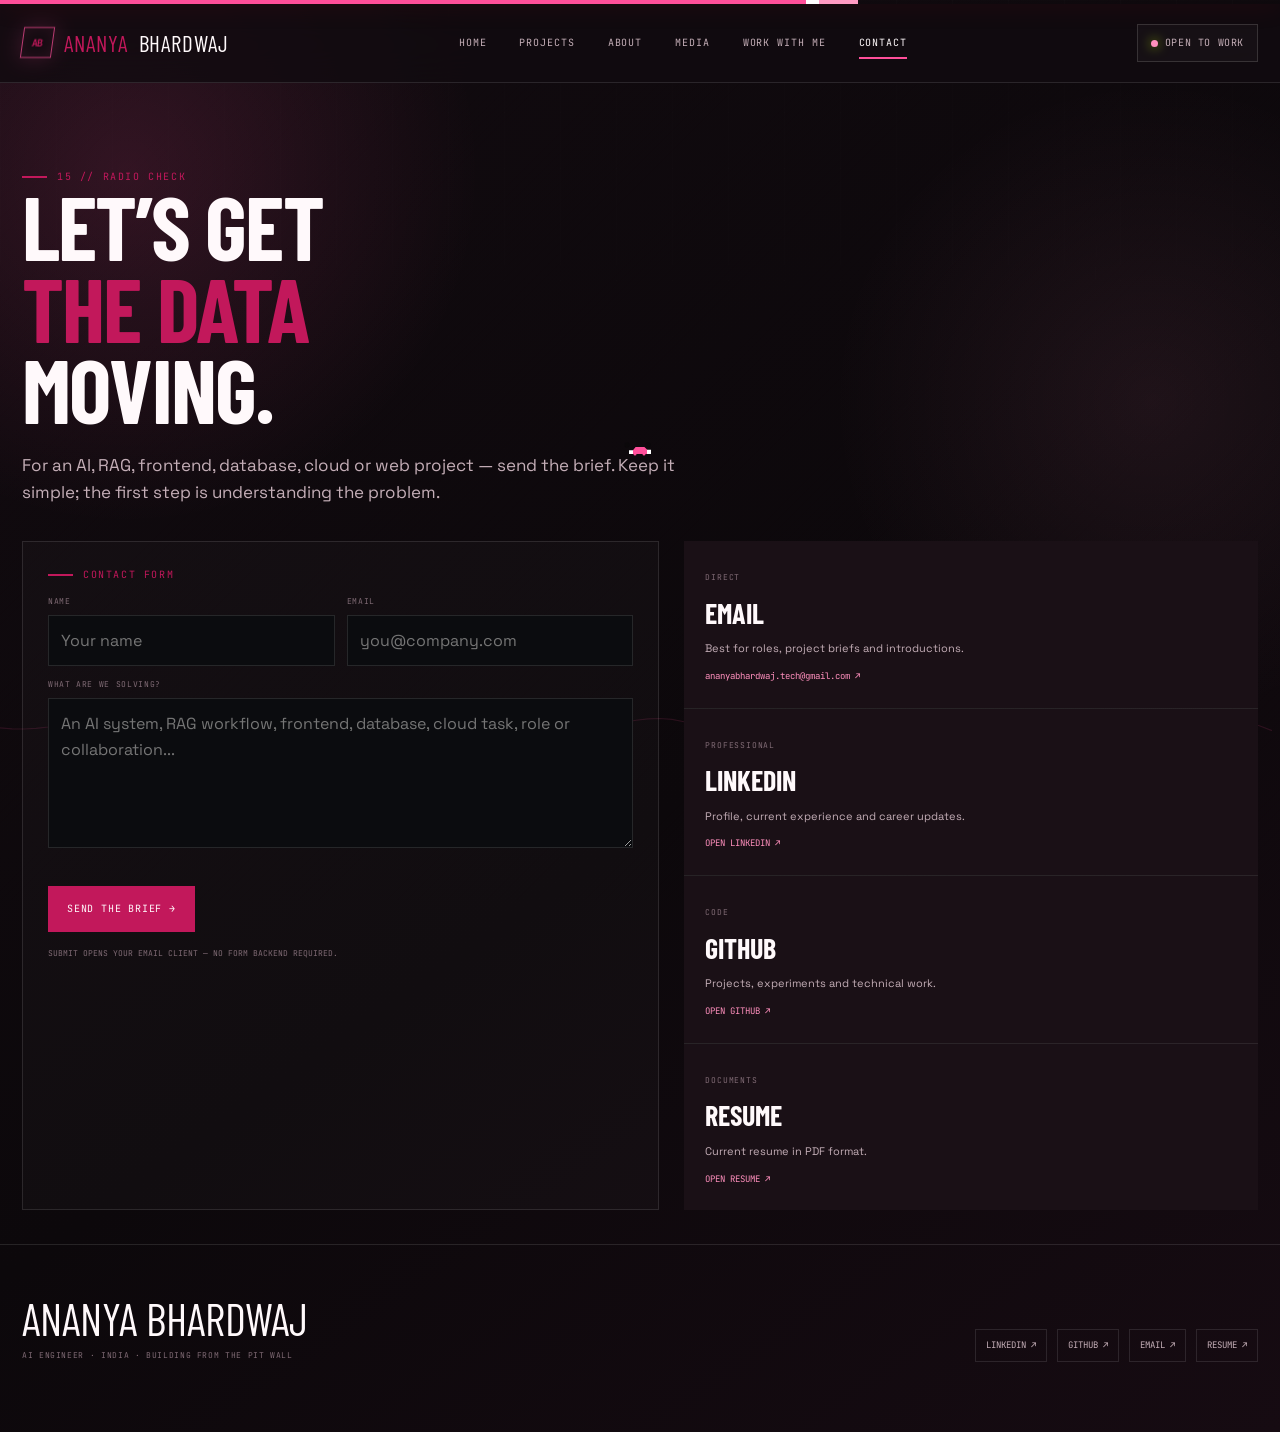
==== contact.html @ aef57b80 "Initial Ananya portfolio" ====
<!doctype html>
<html lang="en">
<head>
<meta charset="utf-8">
<meta name="viewport" content="width=device-width, initial-scale=1">
<title>Contact — Ananya Bhardwaj</title>
<meta name="description" content="Ananya Bhardwaj — Data Science Engineer building ML systems, data pipelines and analytics experiences.">
<link rel="stylesheet" href="style.css">

</head>
<body data-page="contact.html">
<div id="race-cursor"></div>
<canvas id="telemetry-canvas" aria-hidden="true"></canvas>
<div class="site-shell">
<div class="topline"></div>
<nav class="nav">
  <div class="nav-inner">
    <a class="brand" href="index.html"><span class="brand-mark">AB</span><span>ANANYA</span> BHARDWAJ</a>
    <div class="nav-links">
      <a href="index.html">HOME</a>
      <a href="projects.html">PROJECTS</a>
      <a href="about.html">ABOUT</a>
      <a href="design.html">MEDIA</a>
      <a href="work-with-me.html">WORK WITH ME</a>
      <a href="contact.html">CONTACT</a>
    </div>
    <div class="nav-actions">
      <div class="pill"><i class="light"></i> OPEN TO WORK</div>
      <button class="mobile-toggle" aria-label="Toggle navigation">MENU</button>
    </div>
  </div>
</nav>

<main>
<section class="contact-hero">
  <div class="wrap">
    <div class="kicker fade-in">15 // RADIO CHECK</div>
    <h1 class="page-title lg fade-in">LET’S GET<br><span style="color:var(--red)">THE DATA</span><br>MOVING.</h1>
    <p class="page-lede fade-in">For an AI, RAG, frontend, database, cloud or web project — send the brief. Keep it simple; the first step is understanding the problem.</p>

    <div class="contact-grid" style="margin-top:35px">
      <form class="contact-form fade-in" data-mail-form>
        <div class="kicker">CONTACT FORM</div>
        <div class="form-grid">
          <div class="field"><label>Name</label><input required name="name" placeholder="Your name"></div>
          <div class="field"><label>Email</label><input required type="email" name="email" placeholder="you@company.com"></div>
        </div>
        <div class="field"><label>What are we solving?</label><textarea required name="brief" placeholder="An AI system, RAG workflow, frontend, database, cloud task, role or collaboration..."></textarea></div>
        <div class="hero-actions"><button class="btn red" type="submit">SEND THE BRIEF →</button></div>
        <p style="font-family:var(--mono);font-size:8px;color:var(--faint);margin-top:15px">SUBMIT OPENS YOUR EMAIL CLIENT — NO FORM BACKEND REQUIRED.</p>
      </form>

      <div class="contact-info fade-in">
        <div class="contact-card"><small>DIRECT</small><h3>Email</h3><p>Best for roles, project briefs and introductions.</p><a href="mailto:ananyabhardwaj.tech@gmail.com">ananyabhardwaj.tech@gmail.com ↗</a></div>
        <div class="contact-card"><small>PROFESSIONAL</small><h3>LinkedIn</h3><p>Profile, current experience and career updates.</p><a href="https://www.linkedin.com/in/ananyabhardwaj24/" target="_blank" rel="noreferrer">OPEN LINKEDIN ↗</a></div>
        <div class="contact-card"><small>CODE</small><h3>GitHub</h3><p>Projects, experiments and technical work.</p><a href="https://github.com/ananya24bhardwaj25" target="_blank" rel="noreferrer">OPEN GITHUB ↗</a></div>
        <div class="contact-card"><small>DOCUMENTS</small><h3>Resume</h3><p>Current resume in PDF format.</p><a href="assets/Ananya-Bhardwaj-Resume.pdf" target="_blank">OPEN RESUME ↗</a></div>
      </div>
    </div>
  </div>
</section>
</main>

<footer class="footer">
  <div class="wrap footer-grid">
    <div>
      <div class="name">ANANYA BHARDWAJ</div>
      <small>AI ENGINEER · INDIA · BUILDING FROM THE PIT WALL</small>
    </div>
    <div class="footer-links">
      <a href="https://www.linkedin.com/in/ananyabhardwaj24/" target="_blank" rel="noreferrer">LINKEDIN ↗</a>
      <a href="https://github.com/ananya24bhardwaj25" target="_blank" rel="noreferrer">GITHUB ↗</a>
      <a href="mailto:ananyabhardwaj.tech@gmail.com">EMAIL ↗</a>
      <a href="assets/Ananya-Bhardwaj-Resume.pdf" target="_blank">RESUME ↗</a>
    </div>
  </div>
</footer>
</div>
<div class="toast" aria-live="polite"></div>
<script src="main.js"></script>
</body>
</html>
---- style.css ----
@import url('https://fonts.googleapis.com/css2?family=Barlow+Condensed:wght@500;600;700;800;900&family=JetBrains+Mono:wght@400;500;600;700&family=Space+Grotesk:wght@400;500;600;700&display=swap');

:root{
  --bg:#070709;
  --panel:#0e0f12;
  --panel-2:#13151a;
  --panel-3:#191b21;
  --ink:#f4f4ef;
  --muted:#9a9ca4;
  --faint:#5c6069;
  --red:#e10600;
  --red-2:#ff3b33;
  --lime:#c9ff00;
  --white:#f8f8f5;
  --line:rgba(255,255,255,.10);
  --line-strong:rgba(255,255,255,.18);
  --shadow:0 28px 90px rgba(0,0,0,.45);
  --display:"Barlow Condensed",sans-serif;
  --body:"Space Grotesk",sans-serif;
  --mono:"JetBrains Mono",monospace;
  --max:1240px;
}

*{box-sizing:border-box;margin:0;padding:0}
html{scroll-behavior:smooth}
body{
  background:
    radial-gradient(circle at 12% 15%,rgba(225,6,0,.09),transparent 22rem),
    radial-gradient(circle at 88% 18%,rgba(201,255,0,.045),transparent 18rem),
    var(--bg);
  color:var(--ink);
  font-family:var(--body);
  line-height:1.6;
  overflow-x:hidden;
  cursor:none;
}
body::before{
  content:"";
  position:fixed;inset:0;pointer-events:none;z-index:0;opacity:.17;
  background-image:
    linear-gradient(90deg,rgba(255,255,255,.045) 1px,transparent 1px),
    linear-gradient(rgba(255,255,255,.03) 1px,transparent 1px);
  background-size:48px 48px;
  mask-image:linear-gradient(to bottom,#000,transparent 85%);
}
body::after{
  content:"";
  position:fixed;inset:0;pointer-events:none;z-index:0;
  background:
    repeating-linear-gradient(135deg,rgba(255,255,255,.026) 0 1px,transparent 1px 6px);
  opacity:.16;
}
a{color:inherit;text-decoration:none}
button,input,textarea{font:inherit}
button{cursor:pointer}
img{max-width:100%;display:block}
::selection{background:var(--red);color:var(--white)}

#race-cursor{
  position:fixed;left:0;top:0;width:34px;height:34px;border:1px solid rgba(255,255,255,.75);
  border-radius:50%;pointer-events:none;z-index:9999;transform:translate(-50%,-50%);
  mix-blend-mode:difference;transition:width .16s ease,height .16s ease,background .16s ease;
}
#race-cursor::after{
  content:"";position:absolute;left:50%;top:50%;width:5px;height:5px;border-radius:50%;
  transform:translate(-50%,-50%);background:var(--red);
}
#race-cursor.hover{width:54px;height:54px;background:rgba(255,255,255,.09)}

#telemetry-canvas{
  position:fixed;inset:0;width:100vw;height:100vh;pointer-events:none;z-index:1;opacity:.72
}

.site-shell{position:relative;z-index:2}
.wrap{width:min(var(--max),calc(100% - 44px));margin:0 auto}
.mono{font-family:var(--mono)}
.display{font-family:var(--display)}

.topline{
  position:fixed;left:0;right:0;top:0;z-index:100;height:4px;
  background:linear-gradient(90deg,var(--red) 0 64%,var(--lime) 64% 67%,transparent 67%);
  box-shadow:0 0 25px rgba(225,6,0,.25)
}
.nav{
  position:sticky;top:4px;z-index:90;
  backdrop-filter:blur(18px);background:rgba(7,7,9,.79);
  border-bottom:1px solid var(--line);
}
.nav-inner{
  width:min(var(--max),calc(100% - 44px));margin:0 auto;min-height:78px;
  display:flex;align-items:center;justify-content:space-between;gap:20px;
}
.brand{display:flex;align-items:center;gap:11px;font-family:var(--display);font-size:23px;letter-spacing:.04em}
.brand img{width:29px;height:29px}
.brand span{color:var(--red)}
.nav-links{display:flex;align-items:center;gap:7px}
.nav-links a{
  position:relative;padding:10px 13px;font-family:var(--mono);font-size:10px;
  letter-spacing:.09em;color:var(--muted);transition:.2s ease;
}
.nav-links a::before{content:"";position:absolute;left:13px;right:13px;bottom:2px;height:2px;background:var(--red);
transform:scaleX(0);transform-origin:left;transition:.2s ease}
.nav-links a:hover,.nav-links a.active{color:var(--white)}
.nav-links a:hover::before,.nav-links a.active::before{transform:scaleX(1)}
.nav-actions{display:flex;align-items:center;gap:10px}
.pill{
  display:inline-flex;align-items:center;gap:7px;padding:10px 13px;
  border:1px solid var(--line);background:rgba(255,255,255,.025);
  font-family:var(--mono);font-size:10px;letter-spacing:.06em;color:var(--muted)
}
.pill .light{width:7px;height:7px;border-radius:50%;background:var(--lime);box-shadow:0 0 12px rgba(201,255,0,.7)}
.mobile-toggle{display:none;background:none;border:1px solid var(--line);color:var(--white);padding:8px 10px}

.page-pad{padding:86px 0 100px}
.kicker{
  font-family:var(--mono);font-size:10px;letter-spacing:.16em;text-transform:uppercase;color:var(--red);
  display:flex;align-items:center;gap:10px
}
.kicker::before{content:"";width:25px;height:2px;background:var(--red)}
.page-title{font-family:var(--display);text-transform:uppercase;line-height:.91;letter-spacing:-.02em}
.page-title.xl{font-size:clamp(68px,10vw,150px)}
.page-title.lg{font-size:clamp(54px,7vw,104px)}
.page-lede{max-width:700px;color:var(--muted);font-size:17px;margin-top:22px}

.btn{
  display:inline-flex;align-items:center;justify-content:center;gap:10px;
  min-height:46px;padding:0 18px;border:1px solid var(--line-strong);
  background:var(--white);color:#0a0a0c;font-family:var(--mono);font-size:10px;
  letter-spacing:.08em;text-transform:uppercase;transition:transform .2s ease,background .2s ease,border .2s ease;
}
.btn:hover{transform:translateY(-2px)}
.btn.dark{background:transparent;color:var(--white)}
.btn.red{background:var(--red);color:var(--white);border-color:var(--red)}
.btn.lime{background:var(--lime);color:#0b0b0d;border-color:var(--lime)}

.grid-2{display:grid;grid-template-columns:1fr 1fr;gap:18px}
.grid-3{display:grid;grid-template-columns:repeat(3,1fr);gap:18px}
.grid-4{display:grid;grid-template-columns:repeat(4,1fr);gap:1px;background:var(--line)}

.panel{
  border:1px solid var(--line);background:rgba(14,15,18,.82);box-shadow:var(--shadow);
}
.panel-pad{padding:28px}
.rule{height:1px;background:var(--line);margin:20px 0}

.tag{
  display:inline-flex;align-items:center;gap:7px;padding:6px 9px;
  background:rgba(255,255,255,.035);border:1px solid var(--line);
  font-family:var(--mono);font-size:9px;letter-spacing:.08em;color:var(--muted);text-transform:uppercase
}
.tag.red{color:#ff817d;border-color:rgba(225,6,0,.34);background:rgba(225,6,0,.08)}
.tag.lime{color:var(--lime);border-color:rgba(201,255,0,.25);background:rgba(201,255,0,.06)}

.scanline{position:relative;overflow:hidden}
.scanline::after{
  content:"";position:absolute;left:-10%;right:-10%;top:0;height:1px;
  background:linear-gradient(90deg,transparent,var(--red),transparent);
  animation:scan 4.5s linear infinite;opacity:.34
}
@keyframes scan{from{transform:translateY(0)}to{transform:translateY(1000%)}}

.hero{padding:70px 0 86px;min-height:calc(100vh - 82px);display:flex;align-items:center}
.hero-grid{display:grid;grid-template-columns:1.16fr .84fr;gap:28px;align-items:center}
.hero-copy .eyebrow{display:flex;align-items:center;gap:12px;margin-bottom:18px}
.eyebrow .lights{display:flex;gap:5px}
.eyebrow .lights i{width:8px;height:8px;border-radius:50%;background:#27282d;border:1px solid #45464c}
.eyebrow .lights i.on{background:var(--red);box-shadow:0 0 14px rgba(225,6,0,.7)}
.hero-sub{font-family:var(--mono);font-size:11px;letter-spacing:.12em;color:var(--lime);margin-top:20px}
.hero-copy p{max-width:630px;color:var(--muted);font-size:18px;margin-top:24px}
.hero-actions{display:flex;gap:10px;flex-wrap:wrap;margin-top:30px}

.hero-telemetry{position:relative;min-height:550px}
.race-panel{height:100%;position:relative;overflow:hidden;border:1px solid var(--line-strong);background:
  linear-gradient(180deg,rgba(255,255,255,.035),transparent 28%),
  linear-gradient(135deg,#111216,#0b0c0f)}
.race-panel::before{
  content:"";position:absolute;inset:0;
  background:repeating-linear-gradient(0deg,transparent 0 30px,rgba(255,255,255,.022) 30px 31px);
}
.race-head{
  display:flex;align-items:center;justify-content:space-between;padding:16px 17px;border-bottom:1px solid var(--line);
  font-family:var(--mono);font-size:9px;letter-spacing:.08em;color:var(--muted)
}
.race-body{position:relative;padding:24px;height:calc(100% - 55px)}
.driver-chip{display:flex;align-items:center;gap:15px}
.avatar{
  width:76px;height:76px;border-radius:50%;overflow:hidden;border:2px solid var(--white);
  box-shadow:0 0 0 5px rgba(225,6,0,.22);flex:0 0 auto;background:#1c1d22;
}
.avatar img{width:100%;height:100%;object-fit:cover}
.driver-meta small{font-family:var(--mono);font-size:9px;color:var(--faint);letter-spacing:.11em}
.driver-meta strong{display:block;font-family:var(--display);font-size:30px;line-height:1;margin-top:2px;text-transform:uppercase}
.driver-meta span{display:block;color:var(--muted);font-size:12px;margin-top:4px}
.metric-row{display:grid;grid-template-columns:repeat(3,1fr);gap:8px;margin-top:26px}
.metric{padding:13px;background:rgba(255,255,255,.025);border:1px solid var(--line)}
.metric small{font-family:var(--mono);font-size:8px;color:var(--faint);letter-spacing:.1em}
.metric strong{display:block;font-family:var(--display);font-size:28px;line-height:1.02;margin-top:4px}
.metric em{font-style:normal;color:var(--lime);font-family:var(--mono);font-size:8px}
.telemetry-chart{margin-top:22px;border:1px solid var(--line);height:180px;background:#090a0c;position:relative}
.telemetry-chart .axis{position:absolute;inset:10px;display:flex;align-items:flex-end;gap:5px}
.telemetry-chart .bar{flex:1;background:linear-gradient(180deg,var(--red-2),rgba(225,6,0,.08));min-height:10px;animation:barGrow 1.8s ease both;transform-origin:bottom}
@keyframes barGrow{from{height:2px;opacity:0}to{opacity:1}}
.chart-top{position:absolute;left:12px;right:12px;top:9px;display:flex;justify-content:space-between;font-family:var(--mono);font-size:8px;color:var(--faint)}
.sector-grid{display:grid;grid-template-columns:repeat(3,1fr);gap:7px;margin-top:14px}
.sector{padding:10px;border-top:2px solid #2a2b31;background:rgba(255,255,255,.02)}
.sector.active{border-top-color:var(--red)}
.sector small{font-family:var(--mono);font-size:8px;color:var(--faint)}
.sector strong{display:block;font-family:var(--mono);font-size:11px;margin-top:3px}

.section{padding:110px 0}
.section-top{display:flex;align-items:end;justify-content:space-between;gap:20px;margin-bottom:28px}
.section-top h2{font-family:var(--display);font-size:56px;text-transform:uppercase;line-height:.95}
.section-top p{max-width:520px;color:var(--muted);font-size:14px}
.feature-card{
  min-height:250px;padding:25px;background:var(--panel);border:1px solid var(--line);
  position:relative;overflow:hidden;transition:transform .25s ease,border .25s ease
}
.feature-card:hover{transform:translateY(-5px);border-color:var(--line-strong)}
.feature-card .num{font-family:var(--display);font-size:70px;color:rgba(255,255,255,.05);position:absolute;right:14px;top:8px}
.feature-card h3{font-family:var(--display);font-size:28px;line-height:1;text-transform:uppercase;margin:52px 0 8px}
.feature-card p{color:var(--muted);font-size:12.5px;max-width:35ch}
.feature-card .meta{display:flex;gap:6px;flex-wrap:wrap;margin-top:18px}

.project-card{
  position:relative;min-height:360px;padding:24px;background:#0d0e11;border:1px solid var(--line);
  display:flex;flex-direction:column;justify-content:space-between;overflow:hidden;transition:.25s ease
}
.project-card:hover{transform:translateY(-4px);border-color:rgba(225,6,0,.4)}
.project-card::before{
  content:"";position:absolute;inset:0;
  background:linear-gradient(130deg,rgba(225,6,0,.09),transparent 40%);
  pointer-events:none
}
.project-card .p-top{display:flex;justify-content:space-between;gap:12px;align-items:flex-start}
.project-card .p-code{font-family:var(--mono);font-size:9px;color:var(--faint);letter-spacing:.11em}
.project-card h3{font-family:var(--display);font-size:38px;line-height:.92;text-transform:uppercase;margin-top:42px;max-width:10ch}
.project-card p{color:var(--muted);font-size:12.5px;margin-top:14px;max-width:44ch}
.project-card .stack{display:flex;gap:6px;flex-wrap:wrap;margin-top:18px}
.project-card .go{display:flex;align-items:center;justify-content:space-between;margin-top:26px;font-family:var(--mono);font-size:9px;text-transform:uppercase}
.project-card .go span:last-child{color:var(--red)}
.data-strip{
  display:grid;grid-template-columns:repeat(4,1fr);border:1px solid var(--line);background:var(--line);gap:1px;margin-top:24px
}
.data-strip .cell{background:var(--panel);padding:18px}
.data-strip small{font-family:var(--mono);font-size:8px;color:var(--faint);letter-spacing:.1em}
.data-strip strong{display:block;font-family:var(--display);font-size:32px;line-height:1;margin-top:4px}

.timeline{position:relative;margin-top:26px}
.timeline::before{content:"";position:absolute;left:7px;top:8px;bottom:0;width:1px;background:var(--line-strong)}
.t-item{position:relative;padding:0 0 34px 34px}
.t-dot{position:absolute;left:2px;top:7px;width:11px;height:11px;border-radius:50%;background:var(--bg);border:2px solid var(--red)}
.t-item small{font-family:var(--mono);font-size:9px;color:var(--faint);letter-spacing:.08em}
.t-item h3{font-family:var(--display);font-size:30px;text-transform:uppercase;line-height:1;margin-top:5px}
.t-item .role{font-family:var(--mono);font-size:10px;color:var(--lime);margin-top:5px}
.t-item p{color:var(--muted);font-size:12.5px;max-width:680px;margin-top:10px}

.quote-panel{padding:36px;border:1px solid var(--line);background:
  linear-gradient(100deg,rgba(225,6,0,.08),transparent 45%),
  rgba(255,255,255,.02)}
.quote-panel h2{font-family:var(--display);font-size:55px;line-height:.93;text-transform:uppercase;max-width:13ch}
.quote-panel p{margin-top:17px;color:var(--muted);max-width:650px}

.footer{padding:54px 0 70px;border-top:1px solid var(--line)}
.footer-grid{display:flex;align-items:end;justify-content:space-between;gap:20px}
.footer .name{font-family:var(--display);font-size:45px;text-transform:uppercase;line-height:.88}
.footer small{display:block;color:var(--faint);font-family:var(--mono);font-size:8px;letter-spacing:.08em;margin-top:10px}
.footer-links{display:flex;gap:10px;flex-wrap:wrap}
.footer-links a{font-family:var(--mono);font-size:9px;color:var(--muted);padding:8px 10px;border:1px solid var(--line)}

.detail-hero{padding:76px 0 50px}
.detail-hero-grid{display:grid;grid-template-columns:1fr .78fr;gap:32px;align-items:end}
.detail-hero h1{font-family:var(--display);font-size:clamp(68px,9vw,128px);line-height:.84;text-transform:uppercase;max-width:9ch}
.detail-meta{display:flex;gap:7px;flex-wrap:wrap;margin-top:20px}
.detail-copy{max-width:580px;color:var(--muted);font-size:16px;margin-top:20px}
.detail-rail{border-left:2px solid var(--red);padding:5px 0 5px 18px}
.detail-rail small{font-family:var(--mono);font-size:9px;color:var(--faint);letter-spacing:.1em}
.detail-rail strong{display:block;font-family:var(--display);font-size:36px;text-transform:uppercase;line-height:.95}
.case-section{padding:55px 0}
.case-header{display:flex;align-items:end;justify-content:space-between;gap:20px;margin-bottom:16px}
.case-header h2{font-family:var(--display);font-size:50px;text-transform:uppercase;line-height:.94}
.case-header p{color:var(--muted);font-size:12.5px;max-width:500px}
.case-box{border:1px solid var(--line);background:rgba(14,15,18,.86);padding:26px}
.stats-grid{display:grid;grid-template-columns:repeat(4,1fr);gap:1px;background:var(--line)}
.stat{background:var(--panel);padding:20px}
.stat small{font-family:var(--mono);font-size:8px;color:var(--faint);letter-spacing:.1em}
.stat strong{display:block;font-family:var(--display);font-size:37px;line-height:1;margin-top:5px}
.stat span{display:block;color:var(--muted);font-size:10px;margin-top:6px}
.case-columns{display:grid;grid-template-columns:1fr 1fr;gap:22px;margin-top:22px}
.case-text h3{font-family:var(--display);font-size:33px;text-transform:uppercase}
.case-text p{color:var(--muted);font-size:13px;margin-top:10px}
.case-list{list-style:none;margin-top:13px}
.case-list li{position:relative;padding:10px 0 10px 20px;border-top:1px solid var(--line);color:var(--muted);font-size:12.5px}
.case-list li::before{content:"→";position:absolute;left:0;color:var(--red);font-family:var(--mono)}
.demo{border:1px solid var(--line-strong);background:#090a0c;padding:20px}
.demo-top{display:flex;align-items:center;justify-content:space-between;gap:14px;margin-bottom:18px}
.demo-top small{font-family:var(--mono);font-size:9px;color:var(--faint);letter-spacing:.1em}
.demo-state{font-family:var(--mono);font-size:9px;color:var(--lime)}
.control-grid{display:grid;grid-template-columns:repeat(2,1fr);gap:14px}
.control label{font-family:var(--mono);font-size:8px;color:var(--faint);letter-spacing:.09em;text-transform:uppercase}
.control input[type=range],.control select,.control textarea,.control input[type=text]{
  width:100%;margin-top:7px;background:#0e0f12;border:1px solid var(--line);color:var(--white);
  padding:10px 11px;outline:none
}
.control input[type=range]{padding:0;accent-color:var(--red)}
.readout{
  border:1px solid var(--line);background:rgba(255,255,255,.025);padding:16px;margin-top:16px;
  display:grid;grid-template-columns:1.1fr .9fr;gap:14px;align-items:center
}
.readout strong{font-family:var(--display);font-size:39px;line-height:.95;text-transform:uppercase}
.readout p{font-size:10px;color:var(--muted);margin-top:7px}
.signal-list{display:grid;gap:1px;background:var(--line);margin-top:14px}
.signal-item{display:flex;justify-content:space-between;gap:14px;padding:14px;background:var(--panel);font-family:var(--mono);font-size:10px}
.signal-item span:last-child{color:var(--lime)}

.stack-cloud{display:flex;gap:8px;flex-wrap:wrap}
.stack-chip{font-family:var(--mono);font-size:10px;padding:8px 10px;border:1px solid var(--line);background:rgba(255,255,255,.025);color:var(--muted)}
.stack-chip:hover{border-color:rgba(225,6,0,.4);color:var(--white)}

.filterbar{display:flex;gap:7px;flex-wrap:wrap;margin:24px 0}
.filterbar button{
  border:1px solid var(--line);background:rgba(255,255,255,.025);color:var(--muted);
  padding:8px 11px;font-family:var(--mono);font-size:9px;letter-spacing:.08em;text-transform:uppercase
}
.filterbar button.active{background:var(--red);border-color:var(--red);color:var(--white)}

.gallery{
  display:grid;grid-template-columns:1.2fr .8fr .8fr;grid-auto-rows:230px;gap:1px;background:var(--line)
}
.gallery-card{position:relative;overflow:hidden;background:var(--panel);padding:22px;display:flex;flex-direction:column;justify-content:flex-end}
.gallery-card.big{grid-row:span 2}
.gallery-card::before{
  content:"";position:absolute;inset:0;
  background:
    linear-gradient(135deg,rgba(225,6,0,.17),transparent 45%),
    radial-gradient(circle at 80% 20%,rgba(201,255,0,.13),transparent 20%)
}
.gallery-card .g-grid{position:absolute;inset:0;background:
  linear-gradient(90deg,transparent 0 49%,rgba(255,255,255,.05) 50%,transparent 51%),
  linear-gradient(transparent 0 49%,rgba(255,255,255,.04) 50%,transparent 51%);background-size:34px 34px;opacity:.45}
.gallery-card h3{position:relative;font-family:var(--display);font-size:38px;text-transform:uppercase;line-height:.9;max-width:10ch}
.gallery-card p{position:relative;margin-top:8px;color:var(--muted);font-size:10.5px;max-width:38ch}
.gallery-card small{position:relative;align-self:flex-start;margin-bottom:auto;font-family:var(--mono);font-size:8px;color:var(--red)}

.about-grid{display:grid;grid-template-columns:.75fr 1.25fr;gap:22px}
.profile-panel{padding:26px;border:1px solid var(--line);background:rgba(255,255,255,.025)}
.profile-portrait{aspect-ratio:1/1;background:#0c0d10;overflow:hidden;border:1px solid var(--line);position:relative}
.profile-portrait img{width:100%;height:100%;object-fit:cover}
.profile-portrait::after{content:"";position:absolute;inset:10px;border:1px solid rgba(255,255,255,.12);pointer-events:none}
.profile-caption{display:flex;justify-content:space-between;gap:12px;margin-top:14px;font-family:var(--mono);font-size:8px;color:var(--faint)}
.about-copy h2{font-family:var(--display);font-size:51px;text-transform:uppercase;line-height:.93}
.about-copy p{color:var(--muted);font-size:13.5px;margin-top:15px}
.skill-grid{display:grid;grid-template-columns:repeat(2,1fr);gap:1px;background:var(--line);margin-top:22px}
.skill-block{background:var(--panel);padding:18px}
.skill-block small{font-family:var(--mono);font-size:8px;color:var(--faint);letter-spacing:.1em}
.skill-block h3{font-family:var(--display);font-size:24px;text-transform:uppercase;margin-top:4px}
.skill-block p{font-family:var(--mono);font-size:10px;color:var(--muted);line-height:1.9;margin-top:7px}

.contact-hero{padding:90px 0 34px}
.contact-grid{display:grid;grid-template-columns:1fr .9fr;gap:25px}
.contact-form{padding:25px;border:1px solid var(--line);background:rgba(255,255,255,.025)}
.form-grid{display:grid;grid-template-columns:1fr 1fr;gap:12px}
.field{margin-top:12px}
.field label{display:block;font-family:var(--mono);font-size:8px;color:var(--faint);letter-spacing:.08em;text-transform:uppercase}
.field input,.field textarea,.field select{
  width:100%;background:#0b0c0f;border:1px solid var(--line);color:var(--white);padding:12px;margin-top:7px;outline:none
}
.field textarea{min-height:150px;resize:vertical}
.contact-info{display:grid;gap:1px;background:var(--line)}
.contact-card{background:var(--panel);padding:21px}
.contact-card small{font-family:var(--mono);font-size:8px;color:var(--faint);letter-spacing:.1em}
.contact-card h3{font-family:var(--display);font-size:28px;text-transform:uppercase;margin-top:3px}
.contact-card p{font-size:11px;color:var(--muted);margin-top:5px}
.contact-card a{display:inline-block;margin-top:11px;font-family:var(--mono);font-size:9px;color:var(--lime)}

.fade-in{opacity:0;transform:translateY(20px);transition:opacity .7s ease,transform .7s ease}
.fade-in.visible{opacity:1;transform:none}

.toast{
  position:fixed;right:22px;bottom:22px;z-index:500;padding:11px 14px;
  border:1px solid rgba(201,255,0,.3);background:#0c0d0f;color:var(--lime);
  font-family:var(--mono);font-size:9px;opacity:0;transform:translateY(12px);pointer-events:none;transition:.25s ease
}
.toast.show{opacity:1;transform:none}

.hide{display:none!important}
@media(max-width:980px){
  body{cursor:auto}
  #race-cursor{display:none}
  .nav-links{display:none}
  .mobile-toggle{display:block}
  .nav-links.open{
    display:flex;position:absolute;left:20px;right:20px;top:74px;flex-direction:column;align-items:stretch;
    background:#0b0c0f;border:1px solid var(--line);padding:8px
  }
  .nav-links.open a{padding:12px}
  .hero-grid,.detail-hero-grid,.contact-grid,.about-grid{grid-template-columns:1fr}
  .hero-telemetry{min-height:500px}
  .grid-4{grid-template-columns:1fr 1fr}
  .grid-3{grid-template-columns:1fr}
  .data-strip{grid-template-columns:1fr 1fr}
  .gallery{grid-template-columns:1fr 1fr;grid-auto-rows:220px}
  .gallery-card.big{grid-row:span 1}
}
@media(max-width:640px){
  .wrap,.nav-inner{width:min(var(--max),calc(100% - 28px))}
  .page-pad{padding-top:54px}
  .hero{padding:45px 0 60px}
  .page-title.xl{font-size:63px}
  .page-title.lg{font-size:55px}
  .section{padding:75px 0}
  .section-top{display:block}
  .section-top h2{font-size:45px}
  .grid-2,.grid-4,.case-columns,.control-grid,.form-grid,.skill-grid{grid-template-columns:1fr}
  .metric-row,.sector-grid{grid-template-columns:1fr 1fr 1fr}
  .stats-grid{grid-template-columns:1fr 1fr}
  .hero-telemetry{min-height:560px}
  .gallery{grid-template-columns:1fr}
  .gallery-card{min-height:250px}
  .footer-grid{display:block}
  .footer-links{margin-top:18px}
  .quote-panel h2{font-size:45px}
}

/* ===== V4 / PINK GRID + F1 UI OVERRIDES ===== */
:root{
  --bg:#120b10;
  --panel:#1a1016;
  --panel-2:#21141c;
  --panel-3:#2a1822;
  --ink:#fff9fb;
  --muted:#c4aeb7;
  --faint:#806b75;
  --red:#c2185b;
  --red-2:#ff4f9a;
  --pink:#ff4f9a;
  --lime:#ff8fbd;
  --white:#fff9fb;
  --line:rgba(255,255,255,.11);
  --line-strong:rgba(255,255,255,.2);
  --shadow:0 28px 90px rgba(0,0,0,.42);
}
body{
  background:
    radial-gradient(circle at 10% 12%,rgba(255,79,154,.14),transparent 22rem),
    radial-gradient(circle at 90% 28%,rgba(255,143,189,.08),transparent 20rem),
    linear-gradient(145deg,#120b10,#0c080b 55%,#160b12);
}
body::before{
  opacity:.24;
  background-image:
    linear-gradient(90deg,rgba(255,255,255,.05) 1px,transparent 1px),
    linear-gradient(rgba(255,255,255,.035) 1px,transparent 1px);
  background-size:56px 56px;
  animation:gridDrift 22s linear infinite;
}
body::after{
  opacity:.13;
  background:repeating-linear-gradient(135deg,rgba(255,79,154,.035) 0 1px,transparent 1px 7px);
  animation:roadTexture 18s linear infinite;
}
@keyframes gridDrift{to{background-position:56px 56px}}
@keyframes roadTexture{to{background-position:160px 160px}}

.brand-mark{
  width:31px;height:31px;display:grid;place-items:center;border:1px solid rgba(255,79,154,.7);
  color:var(--pink);font-family:var(--mono);font-size:10px;font-weight:700;letter-spacing:-.08em;
  box-shadow:0 0 22px rgba(255,79,154,.18),inset 0 0 14px rgba(255,79,154,.08);
  transform:skew(-8deg);
}
.topline{background:linear-gradient(90deg,var(--pink) 0 63%,#fff 63% 64%,#ff9bc3 64% 67%,transparent 67%);}
.nav{background:rgba(18,11,16,.82)}
.nav-links a:hover,.nav-links a.active{color:var(--white)}
.nav-links a::before{background:var(--pink)}
.pill{border-color:rgba(255,255,255,.14)}

/* F1 cursor: a tiny open-wheel silhouette, not a portrait or car image. */
#race-cursor{
  width:30px;height:18px;border:0;border-radius:0;mix-blend-mode:normal;
  transition:transform .08s linear,width .16s ease,height .16s ease;
}
#race-cursor::before{
  content:"";position:absolute;left:4px;top:6px;width:22px;height:7px;
  background:linear-gradient(90deg,#fff 0 20%,var(--pink) 20% 84%,#fff 84%);
  clip-path:polygon(0 45%,18% 45%,30% 0,70% 0,83% 40%,100% 40%,100% 100%,0 100%);
  box-shadow:0 0 14px rgba(255,79,154,.55);
}
#race-cursor::after{
  content:"";position:absolute;left:2px;top:4px;width:5px;height:5px;border-radius:50%;background:#0b080a;
  box-shadow:21px 0 0 #0b080a,8px 9px 0 -1px var(--pink),17px 9px 0 -1px var(--pink);
}
#race-cursor.hover{width:42px;height:26px;background:rgba(255,79,154,.06);border:1px solid rgba(255,79,154,.28);transform:translate(-50%,-50%) rotate(-2deg)}

#telemetry-canvas{opacity:.46}
.fade-in{transform:translateY(18px);opacity:0;transition:opacity .75s ease,transform .75s cubic-bezier(.2,.8,.2,1)}
.fade-in.visible{transform:none;opacity:1}

.tag.pink{border-color:rgba(255,79,154,.42);color:#ff9bc3;background:rgba(255,79,154,.07)}
.section-note{font-family:var(--mono);font-size:9px;color:var(--muted);letter-spacing:.12em;align-self:flex-end}

.monogram-card{
  min-height:310px;padding:28px;display:grid;align-content:space-between;
  border:1px solid rgba(255,255,255,.12);position:relative;overflow:hidden;
  background:linear-gradient(145deg,#24131d,#120b10);
}
.monogram-card::before{content:"";position:absolute;inset:-40%;background:repeating-linear-gradient(135deg,transparent 0 18px,rgba(255,79,154,.055) 18px 20px);transform:rotate(8deg);animation:panelMove 14s linear infinite}
.monogram-card::after{content:"";position:absolute;right:18px;top:18px;width:62px;height:62px;border:1px dashed rgba(255,79,154,.55);border-radius:50%;animation:spin 12s linear infinite}
.monogram-card>*{position:relative;z-index:1}
.monogram-card span{font-family:var(--display);font-size:118px;line-height:.75;color:#fff;letter-spacing:-.06em}
.monogram-card small{font-family:var(--mono);font-size:9px;color:var(--pink);letter-spacing:.1em}
.monogram-card b{font-family:var(--display);font-size:66px;line-height:.8}
.monogram-card em{font-family:var(--mono);font-size:9px;color:var(--muted);font-style:normal}
@keyframes panelMove{to{transform:rotate(8deg) translate(70px,40px)}}
@keyframes spin{to{transform:rotate(360deg)}}

.achievement-feature,.selected-work{
  display:grid;grid-template-columns:auto 1fr auto;gap:18px;align-items:center;
  padding:18px 0;
}
.achievement-feature{grid-template-columns:auto 1fr}
.podium-num,.selected-number{
  font-family:var(--display);font-size:56px;color:var(--pink);line-height:.8;
}
.achievement-feature h3,.selected-work h3{font-family:var(--display);font-size:26px;line-height:.95;text-transform:uppercase;margin-top:4px}
.achievement-feature p,.selected-work p{color:var(--muted);font-size:12px;margin-top:6px}
.selected-work{border:1px solid var(--line);padding:22px 24px;background:linear-gradient(100deg,rgba(255,79,154,.07),transparent)}
.selected-work::after{content:"→";font-family:var(--display);font-size:38px;color:var(--pink);transition:transform .25s ease}
.selected-work:hover::after{transform:translateX(8px)}

.media-grid{display:grid;grid-template-columns:1.25fr .75fr .75fr;gap:14px}
.media-card{min-height:240px;padding:24px;border:1px solid var(--line);background:linear-gradient(145deg,rgba(255,255,255,.035),rgba(255,79,154,.035));position:relative;overflow:hidden;transition:transform .35s ease,border-color .35s ease,box-shadow .35s ease}
.media-card:hover{transform:translateY(-6px);border-color:rgba(255,79,154,.5);box-shadow:0 18px 50px rgba(0,0,0,.25)}
.media-card::before{content:"";position:absolute;right:-50px;bottom:-60px;width:150px;height:150px;border:1px solid rgba(255,79,154,.25);border-radius:50%;box-shadow:0 0 0 16px rgba(255,79,154,.025),0 0 0 32px rgba(255,79,154,.02)}
.media-lead{grid-row:span 2;min-height:494px;background:linear-gradient(145deg,#28151f,#140b11)}
.media-index{font-family:var(--mono);font-size:10px;color:var(--pink);margin-bottom:55px}
.media-card small{font-family:var(--mono);font-size:9px;color:var(--pink);letter-spacing:.08em}
.media-card h3{font-family:var(--display);font-size:38px;line-height:.9;margin-top:8px}
.media-card p{font-size:12px;color:var(--muted);margin-top:12px;max-width:46ch}
.media-meter{display:flex;gap:6px;flex-wrap:wrap;margin-top:25px}
.media-meter span{font-family:var(--mono);font-size:8px;padding:7px 9px;border:1px solid rgba(255,79,154,.28);color:#ffb1ce}

.lap-num{font-size:52px!important;color:var(--pink)!important}
.feature-card{transition:transform .3s ease,border-color .3s ease}
.feature-card:hover{transform:translateY(-5px);border-color:rgba(255,79,154,.45)}
.project-card{transition:transform .35s ease,border-color .35s ease,box-shadow .35s ease}
.project-card:hover{transform:translateY(-7px);border-color:rgba(255,79,154,.5);box-shadow:0 22px 60px rgba(0,0,0,.25)}
.project-card-wide{grid-column:span 3}

/* Track-like animated content divider */
.section::before{content:"";display:block;width:100%;height:1px;margin-bottom:34px;background:linear-gradient(90deg,transparent,var(--pink) 25%,rgba(255,255,255,.12) 70%,transparent);transform-origin:left;animation:trackPulse 3s ease-in-out infinite}
@keyframes trackPulse{50%{opacity:.35;transform:scaleX(.72)}}

@media(max-width:900px){
  .media-grid{grid-template-columns:1fr 1fr}.media-lead{grid-column:span 2;grid-row:auto;min-height:330px}.project-card-wide{grid-column:span 1}.section-note{display:none}
}
@media(max-width:650px){
  .media-grid{grid-template-columns:1fr}.media-lead{grid-column:auto}.achievement-feature,.selected-work{grid-template-columns:1fr}.selected-work::after{display:none}.monogram-card{min-height:250px}.monogram-card span{font-size:92px}
}
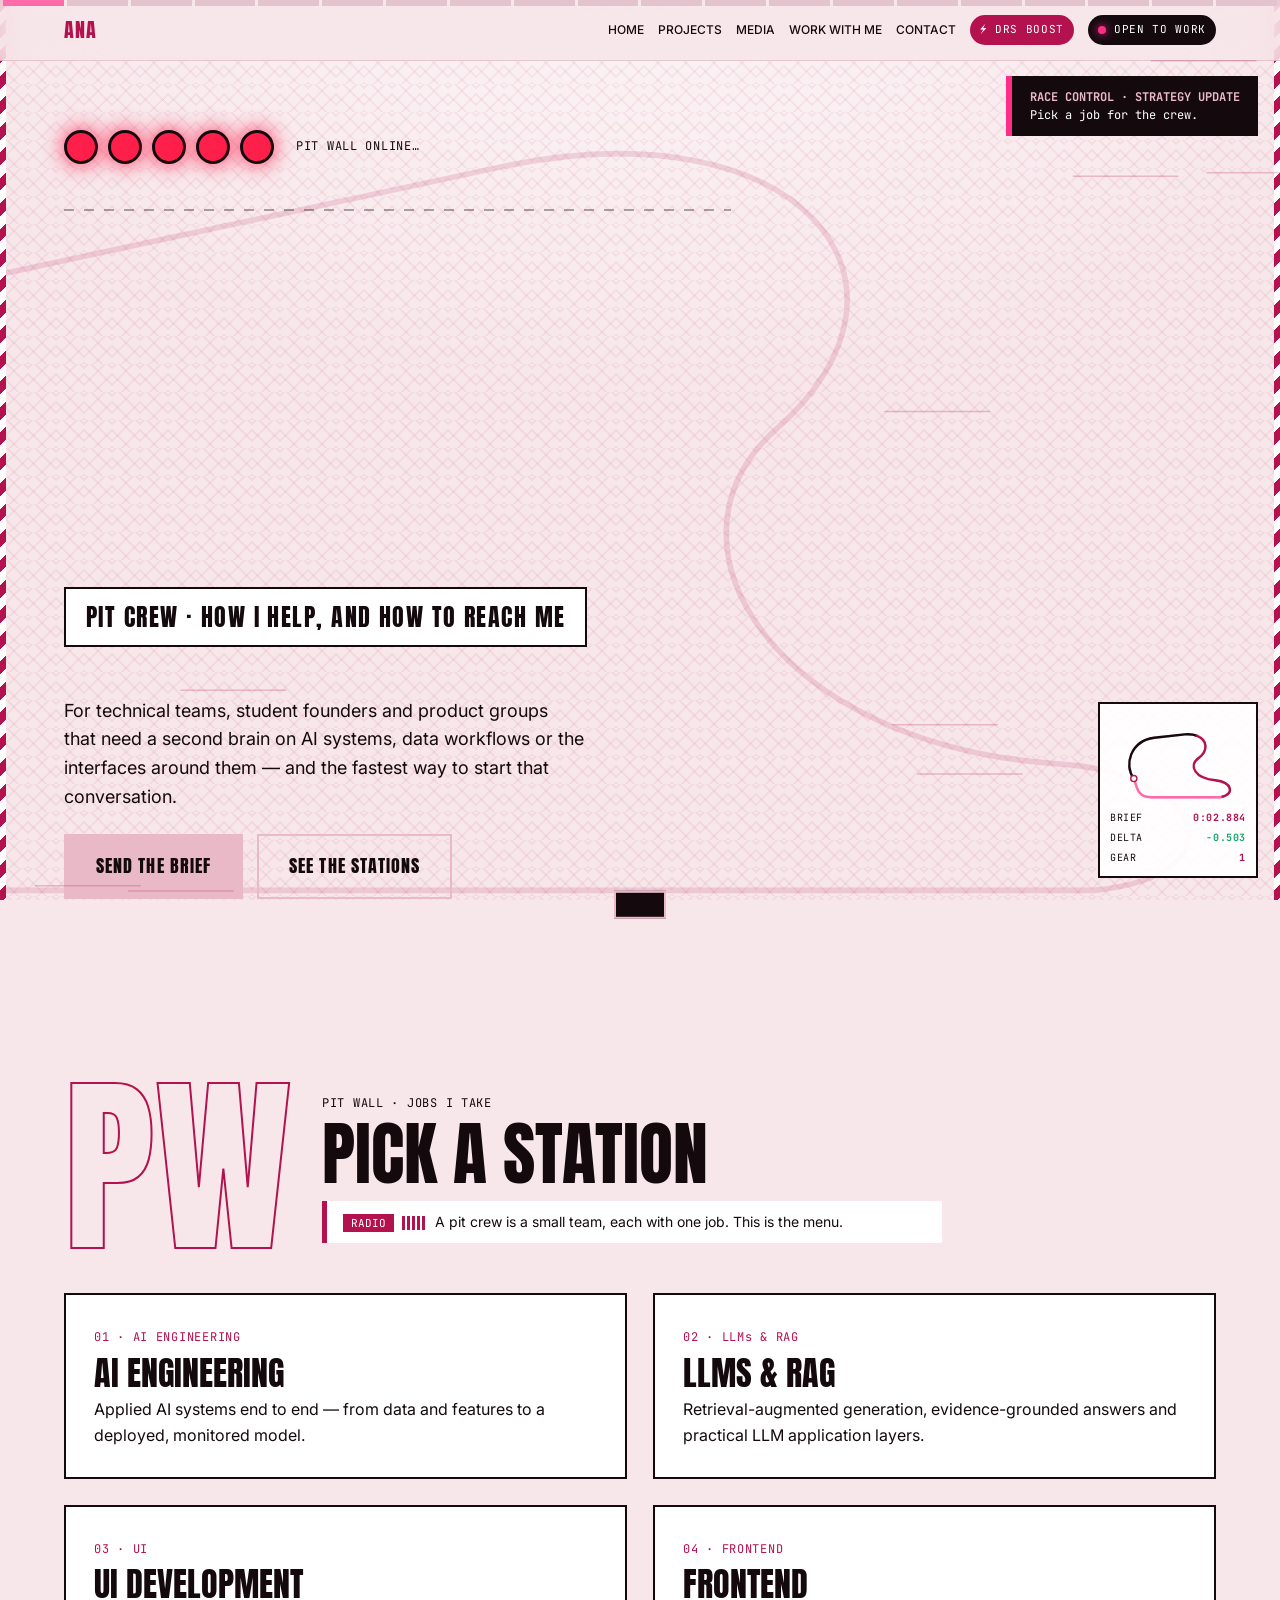
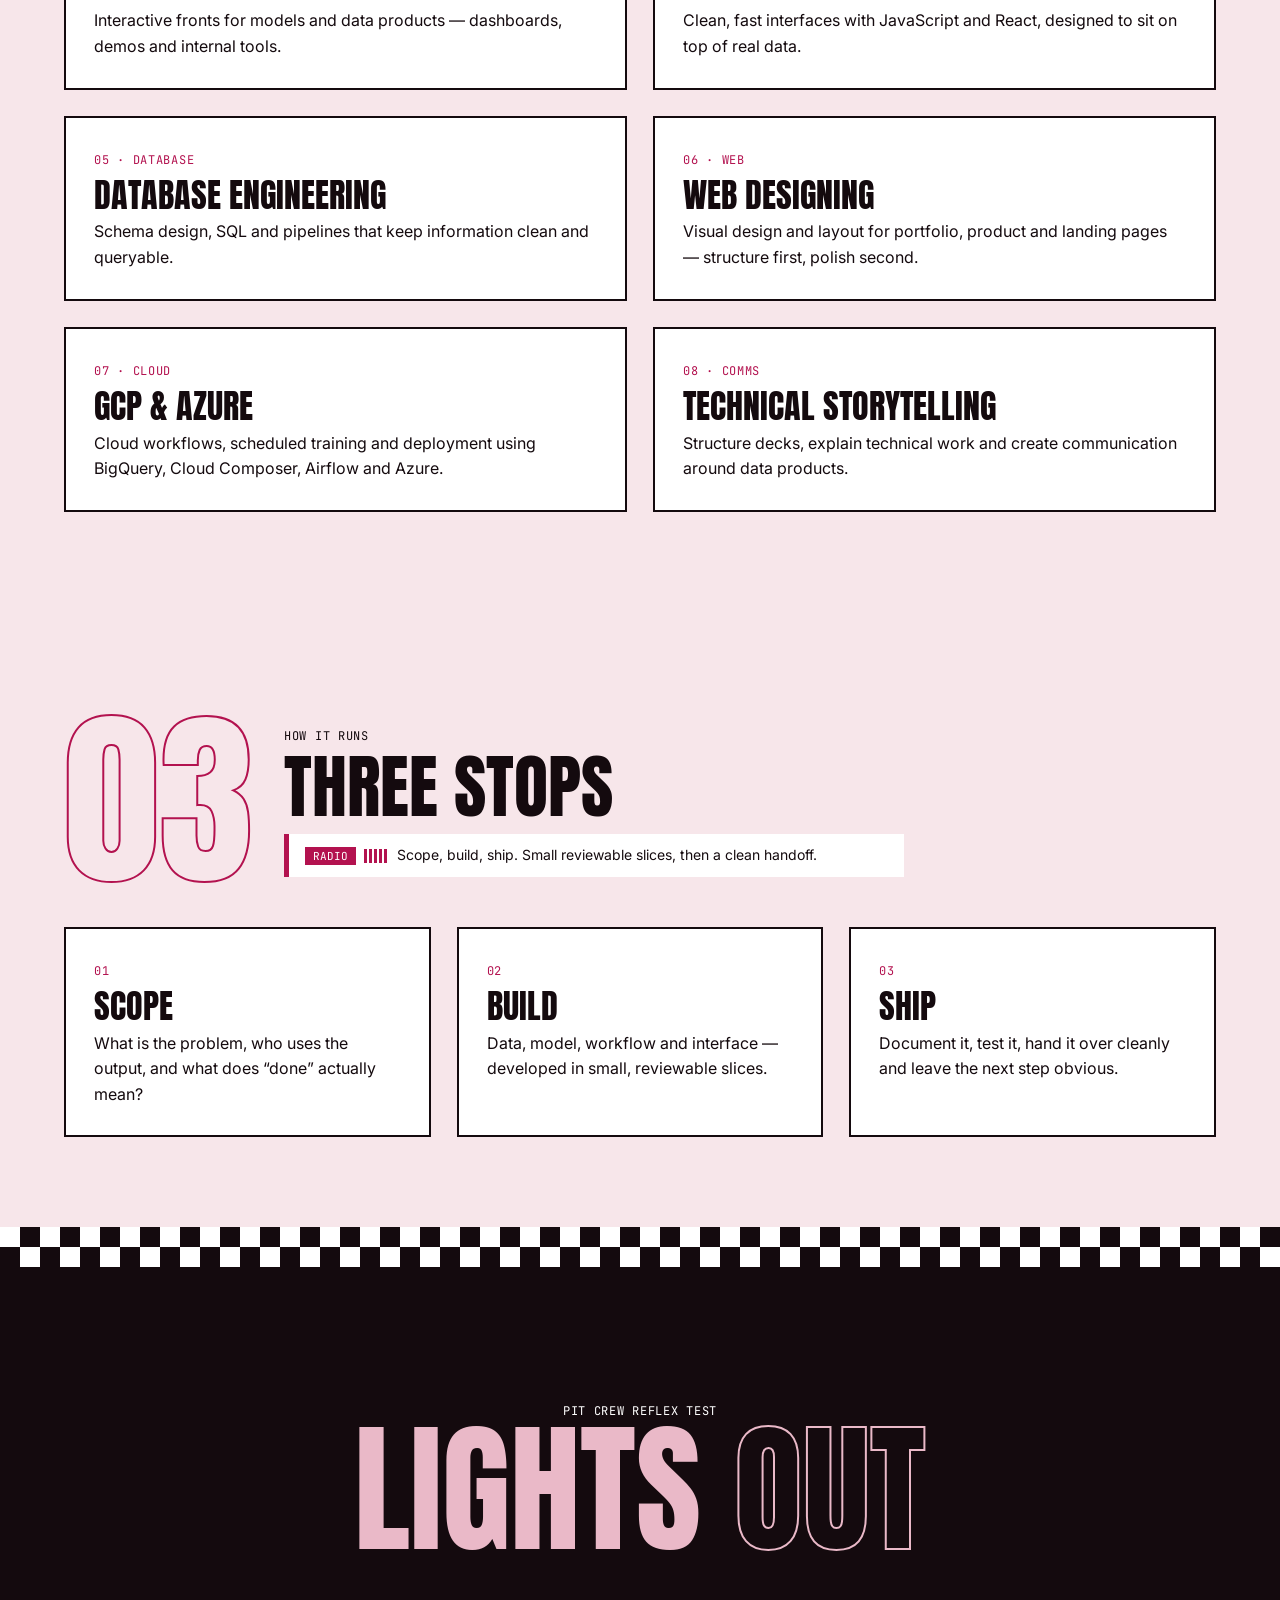
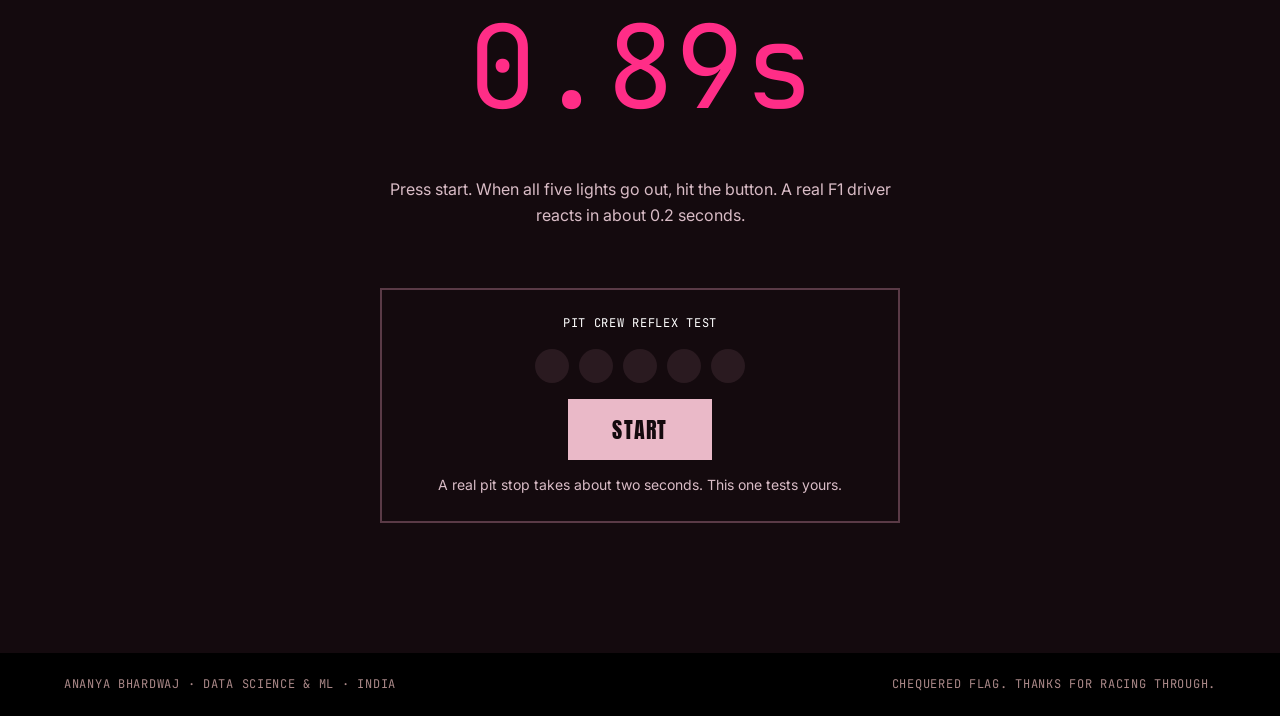
==== commit e76f9f2e: "Update Ananya F1 portfolio" ====
--- a/contact.html
+++ b/contact.html
@@ -4,79 +4,132 @@
 <meta charset="utf-8">
 <meta name="viewport" content="width=device-width, initial-scale=1">
 <title>Contact — Ananya Bhardwaj</title>
-<meta name="description" content="Ananya Bhardwaj — Data Science Engineer building ML systems, data pipelines and analytics experiences.">
+<meta name="description" content="Pit wall — how to work with Ananya Bhardwaj, and how to reach her.">
 <link rel="stylesheet" href="style.css">
+<style>
+/* ── page-scoped: integrated "pit box" console — quick links + form, F1 pit-wall look ── */
+.board-cta h4{align-items:center}
+.board-cta .live{display:inline-flex;align-items:center;gap:6px;font-family:'JetBrains Mono',monospace;font-size:10px;letter-spacing:.08em;font-weight:700}
+.board-cta .live i{width:7px;height:7px;border-radius:50%;background:#3dffa8;box-shadow:0 0 8px #3dffa8;animation:bl 1.2s infinite;display:inline-block}
+.board-flag{height:9px;background:conic-gradient(var(--ink) 25%,#fff 0 50%,var(--ink) 0 75%,#fff 0) 0 0/16px 16px;animation:ck 3s linear infinite}
+.console-body{padding:20px 22px 24px}
+.console-links{display:flex;flex-wrap:wrap;gap:10px;margin-bottom:18px}
+.clink{position:relative;overflow:hidden;display:inline-flex;align-items:center;gap:7px;background:var(--ink);color:#fff;padding:9px 16px;border-radius:999px;font:700 11px 'JetBrains Mono',monospace;letter-spacing:.05em;text-decoration:none;transition:transform .25s,background .25s,box-shadow .25s}
+.clink:before{content:"";position:absolute;inset:0;background:linear-gradient(100deg,transparent,rgba(255,255,255,.4),transparent);transform:translateX(-140%);transition:transform .6s}
+.clink:hover{background:var(--mg);transform:translateY(-3px);box-shadow:0 5px 0 var(--dk)}
+.clink:hover:before{transform:translateX(140%)}
+.clink b{width:6px;height:6px;border-radius:50%;background:#3dffa8;box-shadow:0 0 7px #3dffa8;animation:bl 1.2s infinite;flex:none}
+.console-divider{display:flex;align-items:center;gap:10px;font:12px/1.4 'JetBrains Mono',monospace;color:#7a5a64;margin:4px 0 18px;padding-top:14px;border-top:1px dashed #e3c3ce}
+.console-divider i{font-style:normal;background:var(--mg);color:#fff;font-size:10px;font-weight:700;padding:3px 8px;letter-spacing:.06em}
+.console-form .g2{gap:14px}
+.console-form .btns{margin-top:16px}
+</style>
+</head>
+<body>
+<canvas id="trail"></canvas>
+<div class="kerb l"></div><div class="kerb r"></div>
+<div id="cur"><svg viewBox="0 0 40 64">
+<rect x="5" y="2" width="30" height="4" rx="1" fill="#140a0e" stroke="#fff" stroke-width=".8"/>
+<rect x="2" y="8" width="6" height="12" rx="2" fill="#140a0e" stroke="#fff" stroke-width=".8"/>
+<rect x="32" y="8" width="6" height="12" rx="2" fill="#140a0e" stroke="#fff" stroke-width=".8"/>
+<path d="M20 6 L23 18 L22.5 30 L24.5 36 L24.5 50 L15.5 50 L15.5 36 L17.5 30 L17 18 Z" fill="#b3124f" stroke="#fff" stroke-width="1"/>
+<circle cx="20" cy="27" r="3.6" fill="none" stroke="#fff" stroke-width="1.3"/>
+<path d="M15 33 L10.5 41 L14.5 49 L18 47 L18 35 Z" fill="#140a0e" stroke="#fff" stroke-width=".7"/>
+<path d="M25 33 L29.5 41 L25.5 49 L22 47 L22 35 Z" fill="#140a0e" stroke="#fff" stroke-width=".7"/>
+<rect x="0" y="40" width="7" height="13" rx="2" fill="#140a0e" stroke="#fff" stroke-width=".8"/>
+<rect x="33" y="40" width="7" height="13" rx="2" fill="#140a0e" stroke="#fff" stroke-width=".8"/>
+<rect x="11" y="56" width="18" height="4" rx="1" fill="#140a0e" stroke="#fff" stroke-width=".8"/>
+</svg><b id="spd">0 KM/H</b></div>
+<div class="sl" id="sl"></div>
+<div class="rc" id="rc"></div>
+<div class="flash" id="flash"></div>
+<div class="toast" id="toast"></div>
 
-</head>
-<body data-page="contact.html">
-<div id="race-cursor"></div>
-<canvas id="telemetry-canvas" aria-hidden="true"></canvas>
-<div class="site-shell">
-<div class="topline"></div>
-<nav class="nav">
-  <div class="nav-inner">
-    <a class="brand" href="index.html"><span class="brand-mark">AB</span><span>ANANYA</span> BHARDWAJ</a>
-    <div class="nav-links">
-      <a href="index.html">HOME</a>
-      <a href="projects.html">PROJECTS</a>
-      <a href="about.html">ABOUT</a>
-      <a href="design.html">MEDIA</a>
-      <a href="work-with-me.html">WORK WITH ME</a>
-      <a href="contact.html">CONTACT</a>
-    </div>
-    <div class="nav-actions">
-      <div class="pill"><i class="light"></i> OPEN TO WORK</div>
-      <button class="mobile-toggle" aria-label="Toggle navigation">MENU</button>
-    </div>
+<nav>
+  <b>ANA</b>
+  <div>
+    <a class="l" href="index.html">HOME</a><a class="l" href="projects.html">PROJECTS</a><a class="l" href="design.html">MEDIA</a><a class="l" href="contact.html#work">WORK WITH ME</a><a class="l" href="contact.html">CONTACT</a>
+    <button id="drs" class="pill m" style="background:var(--mg);border:0">⚡ DRS BOOST</button><a class="pill m" href="#pit"><i></i>OPEN TO WORK</a>
   </div>
 </nav>
 
-<main>
-<section class="contact-hero">
-  <div class="wrap">
-    <div class="kicker fade-in">15 // RADIO CHECK</div>
-    <h1 class="page-title lg fade-in">LET’S GET<br><span style="color:var(--red)">THE DATA</span><br>MOVING.</h1>
-    <p class="page-lede fade-in">For an AI, RAG, frontend, database, cloud or web project — send the brief. Keep it simple; the first step is understanding the problem.</p>
+<aside class="map" aria-hidden="true">
+  <svg viewBox="0 0 400 270">
+    <path id="trk" d="M70 190C40 150 60 80 130 70L220 60C280 55 300 100 260 130C230 152 250 190 310 195C360 200 370 240 320 245L120 245C80 245 80 215 70 190Z" fill="none" stroke="#eab9c8" stroke-width="7" pathLength="300"/>
+    <path class="tp" style="--o:300;stroke:#140a0e" d="M70 190C40 150 60 80 130 70L220 60C280 55 300 100 260 130C230 152 250 190 310 195C360 200 370 240 320 245L120 245C80 245 80 215 70 190Z" pathLength="300"/>
+    <path class="tp" style="--o:200;stroke:#b3124f" d="M70 190C40 150 60 80 130 70L220 60C280 55 300 100 260 130C230 152 250 190 310 195C360 200 370 240 320 245L120 245C80 245 80 215 70 190Z" pathLength="300"/>
+    <path class="tp" style="--o:100;stroke:#ff6ba8" d="M70 190C40 150 60 80 130 70L220 60C280 55 300 100 260 130C230 152 250 190 310 195C360 200 370 240 320 245L120 245C80 245 80 215 70 190Z" pathLength="300"/>
+    <circle id="dot" r="9" fill="#fff" stroke="#b3124f" stroke-width="4"/>
+  </svg>
+  <div class="m"><span id="sec">START</span><b id="lap">0:00.000</b></div><div class="m"><span>DELTA</span><b id="dl">-0.000</b></div><div class="m"><span>GEAR</span><b id="gear">1</b></div>
+</aside>
 
-    <div class="contact-grid" style="margin-top:35px">
-      <form class="contact-form fade-in" data-mail-form>
-        <div class="kicker">CONTACT FORM</div>
-        <div class="form-grid">
+<header class="hero page" id="top" data-s="BRIEF">
+  <svg class="hero-track" viewBox="0 0 900 520" preserveAspectRatio="xMaxYMid slice" aria-hidden="true"><path pathLength="1200" d="M60 420C10 330 60 180 200 150L480 90C640 55 720 150 630 230C560 292 630 400 780 410C860 415 880 470 800 478L180 478C100 478 100 450 60 420Z"/></svg>
+  <div>
+    <div class="lights"><u></u><u></u><u></u><u></u><u></u><span class="m" id="ltxt">PIT WALL ONLINE…</span></div>
+    <div class="strip"><span class="track-ln"></span><svg class="lcar" viewBox="0 0 120 40" aria-hidden="true"><rect x="10" y="26" width="14" height="4" fill="#140a0e"/><rect x="96" y="26" width="14" height="4" fill="#140a0e"/><path d="M14 24 L30 14 L70 12 L92 18 L104 24 L104 28 L14 28Z" fill="#b3124f" stroke="#140a0e" stroke-width="1.5"/><circle cx="28" cy="30" r="8" fill="#140a0e"/><circle cx="92" cy="30" r="8" fill="#140a0e"/></svg></div>
+    <h1 class="d"><span class="a">Need the data</span><span class="b">to move?</span></h1>
+    <div class="role"><b>PIT CREW · HOW I HELP, AND HOW TO REACH ME</b><i></i></div>
+    <p class="sub">For technical teams, student founders and product groups that need a second brain on AI systems, data workflows or the interfaces around them — and the fastest way to start that conversation.</p>
+    <div class="btns left" style="margin-top:22px;justify-content:flex-start"><a href="#pit">SEND THE BRIEF</a><a href="#work">SEE THE STATIONS</a></div>
+  </div>
+  <div class="board board-cta" id="pit">
+    <h4 class="d m"><span>PIT BOX</span><span class="live"><i></i>LIVE · SEND IT IN</span></h4>
+    <div class="board-flag"></div>
+    <div class="console-body">
+      <div class="console-links">
+        <a class="clink" href="mailto:ananyabhardwaj.tech@gmail.com"><b></b>EMAIL</a>
+        <a class="clink" href="https://www.linkedin.com/in/ananyabhardwaj24/" target="_blank" rel="noreferrer"><b></b>LINKEDIN</a>
+        <a class="clink" href="https://github.com/ananya24bhardwaj25" target="_blank" rel="noreferrer"><b></b>GITHUB</a>
+        <a class="clink" href="assets/Ananya-Bhardwaj-Resume.pdf" target="_blank"><b></b>RESUME</a>
+      </div>
+      <div class="console-divider"><i>RADIO</i>Or send a brief — submit opens your email client, no backend required.</div>
+      <form class="console-form" data-mail-form>
+        <span class="m">CONTACT FORM</span>
+        <div class="g2">
           <div class="field"><label>Name</label><input required name="name" placeholder="Your name"></div>
           <div class="field"><label>Email</label><input required type="email" name="email" placeholder="you@company.com"></div>
         </div>
-        <div class="field"><label>What are we solving?</label><textarea required name="brief" placeholder="An AI system, RAG workflow, frontend, database, cloud task, role or collaboration..."></textarea></div>
-        <div class="hero-actions"><button class="btn red" type="submit">SEND THE BRIEF →</button></div>
-        <p style="font-family:var(--mono);font-size:8px;color:var(--faint);margin-top:15px">SUBMIT OPENS YOUR EMAIL CLIENT — NO FORM BACKEND REQUIRED.</p>
+        <div class="field"><label>What are we solving?</label><textarea required name="brief" placeholder="A model, dashboard, data pipeline, role, collaboration..."></textarea></div>
+        <div class="btns left" style="justify-content:flex-start"><button type="submit">SEND THE BRIEF</button></div>
       </form>
-
-      <div class="contact-info fade-in">
-        <div class="contact-card"><small>DIRECT</small><h3>Email</h3><p>Best for roles, project briefs and introductions.</p><a href="mailto:ananyabhardwaj.tech@gmail.com">ananyabhardwaj.tech@gmail.com ↗</a></div>
-        <div class="contact-card"><small>PROFESSIONAL</small><h3>LinkedIn</h3><p>Profile, current experience and career updates.</p><a href="https://www.linkedin.com/in/ananyabhardwaj24/" target="_blank" rel="noreferrer">OPEN LINKEDIN ↗</a></div>
-        <div class="contact-card"><small>CODE</small><h3>GitHub</h3><p>Projects, experiments and technical work.</p><a href="https://github.com/ananya24bhardwaj25" target="_blank" rel="noreferrer">OPEN GITHUB ↗</a></div>
-        <div class="contact-card"><small>DOCUMENTS</small><h3>Resume</h3><p>Current resume in PDF format.</p><a href="assets/Ananya-Bhardwaj-Resume.pdf" target="_blank">OPEN RESUME ↗</a></div>
-      </div>
     </div>
   </div>
+</header>
+
+<section id="work" data-s="BRIEF">
+  <div class="sh rv"><b>PW</b><div><small class="m">PIT WALL · JOBS I TAKE</small><h2 class="d">Pick a station</h2><p class="radio"><i>RADIO</i>A pit crew is a small team, each with one job. This is the menu.</p></div></div>
+  <div class="g2">
+    <div class="card rv"><span class="m">01 · AI ENGINEERING</span><h3 class="d">AI engineering</h3><p>Applied AI systems end to end — from data and features to a deployed, monitored model.</p></div>
+    <div class="card rv"><span class="m">02 · LLMs &amp; RAG</span><h3 class="d">LLMs &amp; RAG</h3><p>Retrieval-augmented generation, evidence-grounded answers and practical LLM application layers.</p></div>
+    <div class="card rv"><span class="m">03 · UI</span><h3 class="d">UI development</h3><p>Interactive fronts for models and data products — dashboards, demos and internal tools.</p></div>
+    <div class="card rv"><span class="m">04 · FRONTEND</span><h3 class="d">Frontend</h3><p>Clean, fast interfaces with JavaScript and React, designed to sit on top of real data.</p></div>
+    <div class="card rv"><span class="m">05 · DATABASE</span><h3 class="d">Database engineering</h3><p>Schema design, SQL and pipelines that keep information clean and queryable.</p></div>
+    <div class="card rv"><span class="m">06 · WEB</span><h3 class="d">Web designing</h3><p>Visual design and layout for portfolio, product and landing pages — structure first, polish second.</p></div>
+    <div class="card rv"><span class="m">07 · CLOUD</span><h3 class="d">GCP &amp; Azure</h3><p>Cloud workflows, scheduled training and deployment using BigQuery, Cloud Composer, Airflow and Azure.</p></div>
+    <div class="card rv"><span class="m">08 · COMMS</span><h3 class="d">Technical storytelling</h3><p>Structure decks, explain technical work and create communication around data products.</p></div>
+  </div>
 </section>
-</main>
 
-<footer class="footer">
-  <div class="wrap footer-grid">
-    <div>
-      <div class="name">ANANYA BHARDWAJ</div>
-      <small>AI ENGINEER · INDIA · BUILDING FROM THE PIT WALL</small>
-    </div>
-    <div class="footer-links">
-      <a href="https://www.linkedin.com/in/ananyabhardwaj24/" target="_blank" rel="noreferrer">LINKEDIN ↗</a>
-      <a href="https://github.com/ananya24bhardwaj25" target="_blank" rel="noreferrer">GITHUB ↗</a>
-      <a href="mailto:ananyabhardwaj.tech@gmail.com">EMAIL ↗</a>
-      <a href="assets/Ananya-Bhardwaj-Resume.pdf" target="_blank">RESUME ↗</a>
-    </div>
+<section data-s="NEXT LAP">
+  <div class="sh rv"><b>03</b><div><small class="m">HOW IT RUNS</small><h2 class="d">Three stops</h2><p class="radio"><i>RADIO</i>Scope, build, ship. Small reviewable slices, then a clean handoff.</p></div></div>
+  <div class="g3">
+    <div class="card rv"><span class="m">01</span><h3 class="d">Scope</h3><p>What is the problem, who uses the output, and what does “done” actually mean?</p></div>
+    <div class="card rv"><span class="m">02</span><h3 class="d">Build</h3><p>Data, model, workflow and interface — developed in small, reviewable slices.</p></div>
+    <div class="card rv"><span class="m">03</span><h3 class="d">Ship</h3><p>Document it, test it, hand it over cleanly and leave the next step obvious.</p></div>
   </div>
-</footer>
-</div>
-<div class="toast" aria-live="polite"></div>
+</section>
+
+<div class="chk"></div>
+<section class="stop" data-s="PIT STOP">
+  <div class="rv"><small class="m">PIT CREW REFLEX TEST</small>
+  <h2 class="d">Lights <em>out</em></h2>
+  <div class="clock" id="clk">0.00s</div>
+  <p>Press start. When all five lights go out, hit the button. A real F1 driver reacts in about 0.2 seconds.</p>
+  <div class="rg"><div class="m">PIT CREW REFLEX TEST</div><div class="ll"><u></u><u></u><u></u><u></u><u></u></div><button id="rb">START</button><div id="rr">A real pit stop takes about two seconds. This one tests yours.</div></div></div>
+</section>
+<footer class="m"><span>ANANYA BHARDWAJ · DATA SCIENCE &amp; ML · INDIA</span><span>CHEQUERED FLAG. THANKS FOR RACING THROUGH.</span></footer>
 <script src="main.js"></script>
 </body>
-</html>
+</html>
--- a/style.css
+++ b/style.css
@@ -1,558 +1,231 @@
-
-@import url('https://fonts.googleapis.com/css2?family=Barlow+Condensed:wght@500;600;700;800;900&family=JetBrains+Mono:wght@400;500;600;700&family=Space+Grotesk:wght@400;500;600;700&display=swap');
-
-:root{
-  --bg:#070709;
-  --panel:#0e0f12;
-  --panel-2:#13151a;
-  --panel-3:#191b21;
-  --ink:#f4f4ef;
-  --muted:#9a9ca4;
-  --faint:#5c6069;
-  --red:#e10600;
-  --red-2:#ff3b33;
-  --lime:#c9ff00;
-  --white:#f8f8f5;
-  --line:rgba(255,255,255,.10);
-  --line-strong:rgba(255,255,255,.18);
-  --shadow:0 28px 90px rgba(0,0,0,.45);
-  --display:"Barlow Condensed",sans-serif;
-  --body:"Space Grotesk",sans-serif;
-  --mono:"JetBrains Mono",monospace;
-  --max:1240px;
-}
-
+@import url('https://fonts.googleapis.com/css2?family=Anton&family=Inter:wght@400;500;700&family=JetBrains+Mono:wght@400;700&display=swap');
+:root{--bg:#f7e6ea;--pk:#eab9c8;--mg:#b3124f;--dk:#7d0d3a;--ink:#140a0e;--w:#fff}
 *{box-sizing:border-box;margin:0;padding:0}
 html{scroll-behavior:smooth}
-body{
-  background:
-    radial-gradient(circle at 12% 15%,rgba(225,6,0,.09),transparent 22rem),
-    radial-gradient(circle at 88% 18%,rgba(201,255,0,.045),transparent 18rem),
-    var(--bg);
-  color:var(--ink);
-  font-family:var(--body);
-  line-height:1.6;
-  overflow-x:hidden;
-  cursor:none;
-}
-body::before{
-  content:"";
-  position:fixed;inset:0;pointer-events:none;z-index:0;opacity:.17;
-  background-image:
-    linear-gradient(90deg,rgba(255,255,255,.045) 1px,transparent 1px),
-    linear-gradient(rgba(255,255,255,.03) 1px,transparent 1px);
-  background-size:48px 48px;
-  mask-image:linear-gradient(to bottom,#000,transparent 85%);
-}
-body::after{
-  content:"";
-  position:fixed;inset:0;pointer-events:none;z-index:0;
-  background:
-    repeating-linear-gradient(135deg,rgba(255,255,255,.026) 0 1px,transparent 1px 6px);
-  opacity:.16;
-}
+body{background:var(--bg);color:var(--ink);font:16px/1.6 Inter,system-ui,sans-serif;overflow-x:hidden}
+html.nc,html.nc *{cursor:none!important}
+body:before{content:"";position:fixed;inset:0;z-index:-2;background-color:var(--bg);background-image:repeating-linear-gradient(45deg,rgba(179,18,79,.06) 0 2px,transparent 2px 12px),repeating-linear-gradient(-45deg,rgba(179,18,79,.05) 0 2px,transparent 2px 12px),radial-gradient(1300px 750px at 50% -6%,rgba(255,255,255,.6),transparent 62%);background-size:28px 28px,28px 28px,100% 100%;animation:weave 46s linear infinite}
+.kerb{position:fixed;top:0;bottom:0;width:6px;z-index:6;pointer-events:none;background:repeating-linear-gradient(135deg,var(--mg) 0 9px,#fff 9px 18px)}
+.kerb.l{left:0}.kerb.r{right:0}
+@keyframes weave{to{background-position:280px 280px,-280px 280px,0 0}}
+body:after{content:"";position:fixed;left:0;right:0;top:-160px;height:160px;z-index:50;pointer-events:none;background:linear-gradient(transparent,rgba(179,18,79,.09),transparent);animation:scan 7s linear infinite}
+@keyframes scan{to{top:100%}}
 a{color:inherit;text-decoration:none}
-button,input,textarea{font:inherit}
-button{cursor:pointer}
-img{max-width:100%;display:block}
-::selection{background:var(--red);color:var(--white)}
-
-#race-cursor{
-  position:fixed;left:0;top:0;width:34px;height:34px;border:1px solid rgba(255,255,255,.75);
-  border-radius:50%;pointer-events:none;z-index:9999;transform:translate(-50%,-50%);
-  mix-blend-mode:difference;transition:width .16s ease,height .16s ease,background .16s ease;
-}
-#race-cursor::after{
-  content:"";position:absolute;left:50%;top:50%;width:5px;height:5px;border-radius:50%;
-  transform:translate(-50%,-50%);background:var(--red);
-}
-#race-cursor.hover{width:54px;height:54px;background:rgba(255,255,255,.09)}
-
-#telemetry-canvas{
-  position:fixed;inset:0;width:100vw;height:100vh;pointer-events:none;z-index:1;opacity:.72
-}
-
-.site-shell{position:relative;z-index:2}
-.wrap{width:min(var(--max),calc(100% - 44px));margin:0 auto}
-.mono{font-family:var(--mono)}
-.display{font-family:var(--display)}
-
-.topline{
-  position:fixed;left:0;right:0;top:0;z-index:100;height:4px;
-  background:linear-gradient(90deg,var(--red) 0 64%,var(--lime) 64% 67%,transparent 67%);
-  box-shadow:0 0 25px rgba(225,6,0,.25)
-}
-.nav{
-  position:sticky;top:4px;z-index:90;
-  backdrop-filter:blur(18px);background:rgba(7,7,9,.79);
-  border-bottom:1px solid var(--line);
-}
-.nav-inner{
-  width:min(var(--max),calc(100% - 44px));margin:0 auto;min-height:78px;
-  display:flex;align-items:center;justify-content:space-between;gap:20px;
-}
-.brand{display:flex;align-items:center;gap:11px;font-family:var(--display);font-size:23px;letter-spacing:.04em}
-.brand img{width:29px;height:29px}
-.brand span{color:var(--red)}
-.nav-links{display:flex;align-items:center;gap:7px}
-.nav-links a{
-  position:relative;padding:10px 13px;font-family:var(--mono);font-size:10px;
-  letter-spacing:.09em;color:var(--muted);transition:.2s ease;
-}
-.nav-links a::before{content:"";position:absolute;left:13px;right:13px;bottom:2px;height:2px;background:var(--red);
-transform:scaleX(0);transform-origin:left;transition:.2s ease}
-.nav-links a:hover,.nav-links a.active{color:var(--white)}
-.nav-links a:hover::before,.nav-links a.active::before{transform:scaleX(1)}
-.nav-actions{display:flex;align-items:center;gap:10px}
-.pill{
-  display:inline-flex;align-items:center;gap:7px;padding:10px 13px;
-  border:1px solid var(--line);background:rgba(255,255,255,.025);
-  font-family:var(--mono);font-size:10px;letter-spacing:.06em;color:var(--muted)
-}
-.pill .light{width:7px;height:7px;border-radius:50%;background:var(--lime);box-shadow:0 0 12px rgba(201,255,0,.7)}
-.mobile-toggle{display:none;background:none;border:1px solid var(--line);color:var(--white);padding:8px 10px}
-
-.page-pad{padding:86px 0 100px}
-.kicker{
-  font-family:var(--mono);font-size:10px;letter-spacing:.16em;text-transform:uppercase;color:var(--red);
-  display:flex;align-items:center;gap:10px
-}
-.kicker::before{content:"";width:25px;height:2px;background:var(--red)}
-.page-title{font-family:var(--display);text-transform:uppercase;line-height:.91;letter-spacing:-.02em}
-.page-title.xl{font-size:clamp(68px,10vw,150px)}
-.page-title.lg{font-size:clamp(54px,7vw,104px)}
-.page-lede{max-width:700px;color:var(--muted);font-size:17px;margin-top:22px}
-
-.btn{
-  display:inline-flex;align-items:center;justify-content:center;gap:10px;
-  min-height:46px;padding:0 18px;border:1px solid var(--line-strong);
-  background:var(--white);color:#0a0a0c;font-family:var(--mono);font-size:10px;
-  letter-spacing:.08em;text-transform:uppercase;transition:transform .2s ease,background .2s ease,border .2s ease;
-}
-.btn:hover{transform:translateY(-2px)}
-.btn.dark{background:transparent;color:var(--white)}
-.btn.red{background:var(--red);color:var(--white);border-color:var(--red)}
-.btn.lime{background:var(--lime);color:#0b0b0d;border-color:var(--lime)}
-
-.grid-2{display:grid;grid-template-columns:1fr 1fr;gap:18px}
-.grid-3{display:grid;grid-template-columns:repeat(3,1fr);gap:18px}
-.grid-4{display:grid;grid-template-columns:repeat(4,1fr);gap:1px;background:var(--line)}
-
-.panel{
-  border:1px solid var(--line);background:rgba(14,15,18,.82);box-shadow:var(--shadow);
-}
-.panel-pad{padding:28px}
-.rule{height:1px;background:var(--line);margin:20px 0}
-
-.tag{
-  display:inline-flex;align-items:center;gap:7px;padding:6px 9px;
-  background:rgba(255,255,255,.035);border:1px solid var(--line);
-  font-family:var(--mono);font-size:9px;letter-spacing:.08em;color:var(--muted);text-transform:uppercase
-}
-.tag.red{color:#ff817d;border-color:rgba(225,6,0,.34);background:rgba(225,6,0,.08)}
-.tag.lime{color:var(--lime);border-color:rgba(201,255,0,.25);background:rgba(201,255,0,.06)}
-
-.scanline{position:relative;overflow:hidden}
-.scanline::after{
-  content:"";position:absolute;left:-10%;right:-10%;top:0;height:1px;
-  background:linear-gradient(90deg,transparent,var(--red),transparent);
-  animation:scan 4.5s linear infinite;opacity:.34
-}
-@keyframes scan{from{transform:translateY(0)}to{transform:translateY(1000%)}}
-
-.hero{padding:70px 0 86px;min-height:calc(100vh - 82px);display:flex;align-items:center}
-.hero-grid{display:grid;grid-template-columns:1.16fr .84fr;gap:28px;align-items:center}
-.hero-copy .eyebrow{display:flex;align-items:center;gap:12px;margin-bottom:18px}
-.eyebrow .lights{display:flex;gap:5px}
-.eyebrow .lights i{width:8px;height:8px;border-radius:50%;background:#27282d;border:1px solid #45464c}
-.eyebrow .lights i.on{background:var(--red);box-shadow:0 0 14px rgba(225,6,0,.7)}
-.hero-sub{font-family:var(--mono);font-size:11px;letter-spacing:.12em;color:var(--lime);margin-top:20px}
-.hero-copy p{max-width:630px;color:var(--muted);font-size:18px;margin-top:24px}
-.hero-actions{display:flex;gap:10px;flex-wrap:wrap;margin-top:30px}
-
-.hero-telemetry{position:relative;min-height:550px}
-.race-panel{height:100%;position:relative;overflow:hidden;border:1px solid var(--line-strong);background:
-  linear-gradient(180deg,rgba(255,255,255,.035),transparent 28%),
-  linear-gradient(135deg,#111216,#0b0c0f)}
-.race-panel::before{
-  content:"";position:absolute;inset:0;
-  background:repeating-linear-gradient(0deg,transparent 0 30px,rgba(255,255,255,.022) 30px 31px);
-}
-.race-head{
-  display:flex;align-items:center;justify-content:space-between;padding:16px 17px;border-bottom:1px solid var(--line);
-  font-family:var(--mono);font-size:9px;letter-spacing:.08em;color:var(--muted)
-}
-.race-body{position:relative;padding:24px;height:calc(100% - 55px)}
-.driver-chip{display:flex;align-items:center;gap:15px}
-.avatar{
-  width:76px;height:76px;border-radius:50%;overflow:hidden;border:2px solid var(--white);
-  box-shadow:0 0 0 5px rgba(225,6,0,.22);flex:0 0 auto;background:#1c1d22;
-}
-.avatar img{width:100%;height:100%;object-fit:cover}
-.driver-meta small{font-family:var(--mono);font-size:9px;color:var(--faint);letter-spacing:.11em}
-.driver-meta strong{display:block;font-family:var(--display);font-size:30px;line-height:1;margin-top:2px;text-transform:uppercase}
-.driver-meta span{display:block;color:var(--muted);font-size:12px;margin-top:4px}
-.metric-row{display:grid;grid-template-columns:repeat(3,1fr);gap:8px;margin-top:26px}
-.metric{padding:13px;background:rgba(255,255,255,.025);border:1px solid var(--line)}
-.metric small{font-family:var(--mono);font-size:8px;color:var(--faint);letter-spacing:.1em}
-.metric strong{display:block;font-family:var(--display);font-size:28px;line-height:1.02;margin-top:4px}
-.metric em{font-style:normal;color:var(--lime);font-family:var(--mono);font-size:8px}
-.telemetry-chart{margin-top:22px;border:1px solid var(--line);height:180px;background:#090a0c;position:relative}
-.telemetry-chart .axis{position:absolute;inset:10px;display:flex;align-items:flex-end;gap:5px}
-.telemetry-chart .bar{flex:1;background:linear-gradient(180deg,var(--red-2),rgba(225,6,0,.08));min-height:10px;animation:barGrow 1.8s ease both;transform-origin:bottom}
-@keyframes barGrow{from{height:2px;opacity:0}to{opacity:1}}
-.chart-top{position:absolute;left:12px;right:12px;top:9px;display:flex;justify-content:space-between;font-family:var(--mono);font-size:8px;color:var(--faint)}
-.sector-grid{display:grid;grid-template-columns:repeat(3,1fr);gap:7px;margin-top:14px}
-.sector{padding:10px;border-top:2px solid #2a2b31;background:rgba(255,255,255,.02)}
-.sector.active{border-top-color:var(--red)}
-.sector small{font-family:var(--mono);font-size:8px;color:var(--faint)}
-.sector strong{display:block;font-family:var(--mono);font-size:11px;margin-top:3px}
-
-.section{padding:110px 0}
-.section-top{display:flex;align-items:end;justify-content:space-between;gap:20px;margin-bottom:28px}
-.section-top h2{font-family:var(--display);font-size:56px;text-transform:uppercase;line-height:.95}
-.section-top p{max-width:520px;color:var(--muted);font-size:14px}
-.feature-card{
-  min-height:250px;padding:25px;background:var(--panel);border:1px solid var(--line);
-  position:relative;overflow:hidden;transition:transform .25s ease,border .25s ease
-}
-.feature-card:hover{transform:translateY(-5px);border-color:var(--line-strong)}
-.feature-card .num{font-family:var(--display);font-size:70px;color:rgba(255,255,255,.05);position:absolute;right:14px;top:8px}
-.feature-card h3{font-family:var(--display);font-size:28px;line-height:1;text-transform:uppercase;margin:52px 0 8px}
-.feature-card p{color:var(--muted);font-size:12.5px;max-width:35ch}
-.feature-card .meta{display:flex;gap:6px;flex-wrap:wrap;margin-top:18px}
-
-.project-card{
-  position:relative;min-height:360px;padding:24px;background:#0d0e11;border:1px solid var(--line);
-  display:flex;flex-direction:column;justify-content:space-between;overflow:hidden;transition:.25s ease
-}
-.project-card:hover{transform:translateY(-4px);border-color:rgba(225,6,0,.4)}
-.project-card::before{
-  content:"";position:absolute;inset:0;
-  background:linear-gradient(130deg,rgba(225,6,0,.09),transparent 40%);
-  pointer-events:none
-}
-.project-card .p-top{display:flex;justify-content:space-between;gap:12px;align-items:flex-start}
-.project-card .p-code{font-family:var(--mono);font-size:9px;color:var(--faint);letter-spacing:.11em}
-.project-card h3{font-family:var(--display);font-size:38px;line-height:.92;text-transform:uppercase;margin-top:42px;max-width:10ch}
-.project-card p{color:var(--muted);font-size:12.5px;margin-top:14px;max-width:44ch}
-.project-card .stack{display:flex;gap:6px;flex-wrap:wrap;margin-top:18px}
-.project-card .go{display:flex;align-items:center;justify-content:space-between;margin-top:26px;font-family:var(--mono);font-size:9px;text-transform:uppercase}
-.project-card .go span:last-child{color:var(--red)}
-.data-strip{
-  display:grid;grid-template-columns:repeat(4,1fr);border:1px solid var(--line);background:var(--line);gap:1px;margin-top:24px
-}
-.data-strip .cell{background:var(--panel);padding:18px}
-.data-strip small{font-family:var(--mono);font-size:8px;color:var(--faint);letter-spacing:.1em}
-.data-strip strong{display:block;font-family:var(--display);font-size:32px;line-height:1;margin-top:4px}
-
-.timeline{position:relative;margin-top:26px}
-.timeline::before{content:"";position:absolute;left:7px;top:8px;bottom:0;width:1px;background:var(--line-strong)}
-.t-item{position:relative;padding:0 0 34px 34px}
-.t-dot{position:absolute;left:2px;top:7px;width:11px;height:11px;border-radius:50%;background:var(--bg);border:2px solid var(--red)}
-.t-item small{font-family:var(--mono);font-size:9px;color:var(--faint);letter-spacing:.08em}
-.t-item h3{font-family:var(--display);font-size:30px;text-transform:uppercase;line-height:1;margin-top:5px}
-.t-item .role{font-family:var(--mono);font-size:10px;color:var(--lime);margin-top:5px}
-.t-item p{color:var(--muted);font-size:12.5px;max-width:680px;margin-top:10px}
-
-.quote-panel{padding:36px;border:1px solid var(--line);background:
-  linear-gradient(100deg,rgba(225,6,0,.08),transparent 45%),
-  rgba(255,255,255,.02)}
-.quote-panel h2{font-family:var(--display);font-size:55px;line-height:.93;text-transform:uppercase;max-width:13ch}
-.quote-panel p{margin-top:17px;color:var(--muted);max-width:650px}
-
-.footer{padding:54px 0 70px;border-top:1px solid var(--line)}
-.footer-grid{display:flex;align-items:end;justify-content:space-between;gap:20px}
-.footer .name{font-family:var(--display);font-size:45px;text-transform:uppercase;line-height:.88}
-.footer small{display:block;color:var(--faint);font-family:var(--mono);font-size:8px;letter-spacing:.08em;margin-top:10px}
-.footer-links{display:flex;gap:10px;flex-wrap:wrap}
-.footer-links a{font-family:var(--mono);font-size:9px;color:var(--muted);padding:8px 10px;border:1px solid var(--line)}
-
-.detail-hero{padding:76px 0 50px}
-.detail-hero-grid{display:grid;grid-template-columns:1fr .78fr;gap:32px;align-items:end}
-.detail-hero h1{font-family:var(--display);font-size:clamp(68px,9vw,128px);line-height:.84;text-transform:uppercase;max-width:9ch}
-.detail-meta{display:flex;gap:7px;flex-wrap:wrap;margin-top:20px}
-.detail-copy{max-width:580px;color:var(--muted);font-size:16px;margin-top:20px}
-.detail-rail{border-left:2px solid var(--red);padding:5px 0 5px 18px}
-.detail-rail small{font-family:var(--mono);font-size:9px;color:var(--faint);letter-spacing:.1em}
-.detail-rail strong{display:block;font-family:var(--display);font-size:36px;text-transform:uppercase;line-height:.95}
-.case-section{padding:55px 0}
-.case-header{display:flex;align-items:end;justify-content:space-between;gap:20px;margin-bottom:16px}
-.case-header h2{font-family:var(--display);font-size:50px;text-transform:uppercase;line-height:.94}
-.case-header p{color:var(--muted);font-size:12.5px;max-width:500px}
-.case-box{border:1px solid var(--line);background:rgba(14,15,18,.86);padding:26px}
-.stats-grid{display:grid;grid-template-columns:repeat(4,1fr);gap:1px;background:var(--line)}
-.stat{background:var(--panel);padding:20px}
-.stat small{font-family:var(--mono);font-size:8px;color:var(--faint);letter-spacing:.1em}
-.stat strong{display:block;font-family:var(--display);font-size:37px;line-height:1;margin-top:5px}
-.stat span{display:block;color:var(--muted);font-size:10px;margin-top:6px}
-.case-columns{display:grid;grid-template-columns:1fr 1fr;gap:22px;margin-top:22px}
-.case-text h3{font-family:var(--display);font-size:33px;text-transform:uppercase}
-.case-text p{color:var(--muted);font-size:13px;margin-top:10px}
-.case-list{list-style:none;margin-top:13px}
-.case-list li{position:relative;padding:10px 0 10px 20px;border-top:1px solid var(--line);color:var(--muted);font-size:12.5px}
-.case-list li::before{content:"→";position:absolute;left:0;color:var(--red);font-family:var(--mono)}
-.demo{border:1px solid var(--line-strong);background:#090a0c;padding:20px}
-.demo-top{display:flex;align-items:center;justify-content:space-between;gap:14px;margin-bottom:18px}
-.demo-top small{font-family:var(--mono);font-size:9px;color:var(--faint);letter-spacing:.1em}
-.demo-state{font-family:var(--mono);font-size:9px;color:var(--lime)}
-.control-grid{display:grid;grid-template-columns:repeat(2,1fr);gap:14px}
-.control label{font-family:var(--mono);font-size:8px;color:var(--faint);letter-spacing:.09em;text-transform:uppercase}
-.control input[type=range],.control select,.control textarea,.control input[type=text]{
-  width:100%;margin-top:7px;background:#0e0f12;border:1px solid var(--line);color:var(--white);
-  padding:10px 11px;outline:none
-}
-.control input[type=range]{padding:0;accent-color:var(--red)}
-.readout{
-  border:1px solid var(--line);background:rgba(255,255,255,.025);padding:16px;margin-top:16px;
-  display:grid;grid-template-columns:1.1fr .9fr;gap:14px;align-items:center
-}
-.readout strong{font-family:var(--display);font-size:39px;line-height:.95;text-transform:uppercase}
-.readout p{font-size:10px;color:var(--muted);margin-top:7px}
-.signal-list{display:grid;gap:1px;background:var(--line);margin-top:14px}
-.signal-item{display:flex;justify-content:space-between;gap:14px;padding:14px;background:var(--panel);font-family:var(--mono);font-size:10px}
-.signal-item span:last-child{color:var(--lime)}
-
-.stack-cloud{display:flex;gap:8px;flex-wrap:wrap}
-.stack-chip{font-family:var(--mono);font-size:10px;padding:8px 10px;border:1px solid var(--line);background:rgba(255,255,255,.025);color:var(--muted)}
-.stack-chip:hover{border-color:rgba(225,6,0,.4);color:var(--white)}
-
-.filterbar{display:flex;gap:7px;flex-wrap:wrap;margin:24px 0}
-.filterbar button{
-  border:1px solid var(--line);background:rgba(255,255,255,.025);color:var(--muted);
-  padding:8px 11px;font-family:var(--mono);font-size:9px;letter-spacing:.08em;text-transform:uppercase
-}
-.filterbar button.active{background:var(--red);border-color:var(--red);color:var(--white)}
-
-.gallery{
-  display:grid;grid-template-columns:1.2fr .8fr .8fr;grid-auto-rows:230px;gap:1px;background:var(--line)
-}
-.gallery-card{position:relative;overflow:hidden;background:var(--panel);padding:22px;display:flex;flex-direction:column;justify-content:flex-end}
-.gallery-card.big{grid-row:span 2}
-.gallery-card::before{
-  content:"";position:absolute;inset:0;
-  background:
-    linear-gradient(135deg,rgba(225,6,0,.17),transparent 45%),
-    radial-gradient(circle at 80% 20%,rgba(201,255,0,.13),transparent 20%)
-}
-.gallery-card .g-grid{position:absolute;inset:0;background:
-  linear-gradient(90deg,transparent 0 49%,rgba(255,255,255,.05) 50%,transparent 51%),
-  linear-gradient(transparent 0 49%,rgba(255,255,255,.04) 50%,transparent 51%);background-size:34px 34px;opacity:.45}
-.gallery-card h3{position:relative;font-family:var(--display);font-size:38px;text-transform:uppercase;line-height:.9;max-width:10ch}
-.gallery-card p{position:relative;margin-top:8px;color:var(--muted);font-size:10.5px;max-width:38ch}
-.gallery-card small{position:relative;align-self:flex-start;margin-bottom:auto;font-family:var(--mono);font-size:8px;color:var(--red)}
-
-.about-grid{display:grid;grid-template-columns:.75fr 1.25fr;gap:22px}
-.profile-panel{padding:26px;border:1px solid var(--line);background:rgba(255,255,255,.025)}
-.profile-portrait{aspect-ratio:1/1;background:#0c0d10;overflow:hidden;border:1px solid var(--line);position:relative}
-.profile-portrait img{width:100%;height:100%;object-fit:cover}
-.profile-portrait::after{content:"";position:absolute;inset:10px;border:1px solid rgba(255,255,255,.12);pointer-events:none}
-.profile-caption{display:flex;justify-content:space-between;gap:12px;margin-top:14px;font-family:var(--mono);font-size:8px;color:var(--faint)}
-.about-copy h2{font-family:var(--display);font-size:51px;text-transform:uppercase;line-height:.93}
-.about-copy p{color:var(--muted);font-size:13.5px;margin-top:15px}
-.skill-grid{display:grid;grid-template-columns:repeat(2,1fr);gap:1px;background:var(--line);margin-top:22px}
-.skill-block{background:var(--panel);padding:18px}
-.skill-block small{font-family:var(--mono);font-size:8px;color:var(--faint);letter-spacing:.1em}
-.skill-block h3{font-family:var(--display);font-size:24px;text-transform:uppercase;margin-top:4px}
-.skill-block p{font-family:var(--mono);font-size:10px;color:var(--muted);line-height:1.9;margin-top:7px}
-
-.contact-hero{padding:90px 0 34px}
-.contact-grid{display:grid;grid-template-columns:1fr .9fr;gap:25px}
-.contact-form{padding:25px;border:1px solid var(--line);background:rgba(255,255,255,.025)}
-.form-grid{display:grid;grid-template-columns:1fr 1fr;gap:12px}
-.field{margin-top:12px}
-.field label{display:block;font-family:var(--mono);font-size:8px;color:var(--faint);letter-spacing:.08em;text-transform:uppercase}
-.field input,.field textarea,.field select{
-  width:100%;background:#0b0c0f;border:1px solid var(--line);color:var(--white);padding:12px;margin-top:7px;outline:none
-}
-.field textarea{min-height:150px;resize:vertical}
-.contact-info{display:grid;gap:1px;background:var(--line)}
-.contact-card{background:var(--panel);padding:21px}
-.contact-card small{font-family:var(--mono);font-size:8px;color:var(--faint);letter-spacing:.1em}
-.contact-card h3{font-family:var(--display);font-size:28px;text-transform:uppercase;margin-top:3px}
-.contact-card p{font-size:11px;color:var(--muted);margin-top:5px}
-.contact-card a{display:inline-block;margin-top:11px;font-family:var(--mono);font-size:9px;color:var(--lime)}
-
-.fade-in{opacity:0;transform:translateY(20px);transition:opacity .7s ease,transform .7s ease}
-.fade-in.visible{opacity:1;transform:none}
-
-.toast{
-  position:fixed;right:22px;bottom:22px;z-index:500;padding:11px 14px;
-  border:1px solid rgba(201,255,0,.3);background:#0c0d0f;color:var(--lime);
-  font-family:var(--mono);font-size:9px;opacity:0;transform:translateY(12px);pointer-events:none;transition:.25s ease
-}
-.toast.show{opacity:1;transform:none}
-
+button,input,textarea,select{font:inherit}
+.d{font-family:Anton,Impact,sans-serif;text-transform:uppercase;font-weight:400;line-height:.95}
+.m{font-family:'JetBrains Mono',monospace;font-size:12px;letter-spacing:.06em}
+nav{position:fixed;top:0;left:0;right:0;z-index:40;display:flex;flex-wrap:wrap;row-gap:8px;justify-content:space-between;align-items:center;padding:14px 5vw;background:rgba(247,230,234,.82);backdrop-filter:blur(10px);border-bottom:1px solid rgba(125,13,58,.15)}
+nav b{font-family:Anton;letter-spacing:.06em;font-weight:400;font-size:20px;color:var(--mg)}
+nav div{display:flex;flex-wrap:wrap;row-gap:8px;gap:22px;align-items:center}nav a.act:after{width:100%}
+nav a.l{font-size:13px;font-weight:500;position:relative}
+nav a.l:after{content:"";position:absolute;left:0;bottom:-4px;height:2px;width:0;background:var(--mg);transition:.3s}
+nav a.l:hover:after{width:100%}
+.pill{display:flex;gap:8px;align-items:center;background:var(--ink);color:#fff;padding:6px 14px;border-radius:99px}
+.pill i,.st i{width:8px;height:8px;border-radius:50%;background:#ff2d87;box-shadow:0 0 10px #ff2d87;animation:bl 1.2s infinite}
+@keyframes bl{50%{opacity:.25}}
+section,header{padding:120px 5vw 90px;position:relative}
+.hero{min-height:100vh;display:grid;grid-template-columns:1.5fr 1fr;gap:40px;align-items:stretch;padding-top:130px;padding-bottom:50px}
+.hero-copy{align-self:center}
+.hero-side{display:flex;flex-direction:column}
+.hero.page{min-height:0;padding-bottom:70px;align-items:start}
+.hero.page h1 .a{font-size:clamp(56px,11vw,160px)}
+.hero.page h1 .b{font-size:clamp(34px,7vw,96px)}
+.lights{display:flex;gap:10px;margin-bottom:26px;align-items:center}
+.lights u{width:34px;height:34px;border-radius:50%;background:#2a1a20;border:3px solid var(--ink);transition:.15s}
+.lights u.on{background:#ff1f4b;box-shadow:0 0 22px #ff1f4b}
+.lights span{margin-left:12px}
+h1 span{display:block;opacity:0;transform:translateY(50px);transition:1s cubic-bezier(.2,.8,.2,1)}
+h1 .a{font-size:clamp(76px,17vw,250px);color:var(--mg)}
+h1 .b{font-size:clamp(46px,10vw,150px);color:transparent;-webkit-text-stroke:2px var(--dk);transition-delay:.15s}
+.go h1 span{opacity:1;transform:none}
+.sub{max-width:520px;margin-top:22px;font-size:18px}
+.board{background:var(--w);border:2px solid var(--ink);box-shadow:10px 10px 0 var(--mg);opacity:0;transform:translateX(40px);transition:1s .4s}
+.go .board{opacity:1;transform:none}
+.board h4{background:var(--ink);color:#fff;padding:10px 16px;display:flex;justify-content:space-between;font-weight:400}
+.row{display:grid;grid-template-columns:30px 1fr auto;gap:10px;padding:13px 16px;border-bottom:1px solid #eee;align-items:center;transition:.25s}
+.row:hover{background:var(--pk);transform:translateX(6px)}
+.row small{display:block;color:#7a5a64;font-size:12px;line-height:1.3}
+.row b{font-family:'JetBrains Mono';font-size:20px;color:var(--mg)}
+.row em{font-style:normal;font-family:Anton;color:#999}
+.strip{position:relative;height:26px;margin:14px 0 2px;overflow:hidden}
+.strip .track-ln{position:absolute;left:0;right:0;bottom:5px;height:2px;background:repeating-linear-gradient(90deg,var(--ink) 0 10px,transparent 10px 20px);opacity:.35}
+.lcar{position:absolute;left:-90px;bottom:0;width:76px;opacity:0}
+.hero.go .lcar{animation:launch 1.9s .1s cubic-bezier(.22,.8,.13,1) forwards}
+@keyframes launch{0%{left:-90px;opacity:1}82%{opacity:1}100%{left:104%;opacity:0}}
+.hero{position:relative}.hero-track{position:absolute;inset:0;width:100%;height:100%;z-index:-1;pointer-events:none}.hero-track path{fill:none;stroke:var(--mg);stroke-width:3;opacity:.14;stroke-dasharray:1200;stroke-dashoffset:1200;animation:htd 3.2s .5s ease forwards}@keyframes htd{to{stroke-dashoffset:0}}.role{position:relative;display:inline-block;overflow:hidden;border:2px solid var(--ink);padding:9px 20px;margin:16px 0 20px;background:#fff}.role b{position:relative;z-index:1;font-family:Anton;font-weight:400;font-size:clamp(16px,2.1vw,24px);letter-spacing:.06em}.role i{position:absolute;inset:0;background:linear-gradient(100deg,transparent,rgba(179,18,79,.35),transparent);transform:translateX(-130%);animation:sweep 3s ease-in-out infinite}@keyframes sweep{to{transform:translateX(130%)}}.gloss{grid-column:1/-1;background:#fff;border:2px solid var(--ink);margin-top:6px}.gloss h4{background:var(--ink);color:#fff;padding:10px 16px;font-family:Anton;font-weight:400;letter-spacing:.05em;display:flex;justify-content:space-between}.gitem{display:grid;grid-template-columns:44px 130px 1fr;gap:14px;align-items:center;padding:12px 16px;border-bottom:1px solid #eee;font-size:14px}.gitem:last-child{border-bottom:0}.gitem em{font-style:normal;font-family:Anton;color:var(--mg);font-size:20px}.gitem b{font-family:Anton;font-weight:400;letter-spacing:.03em}
+.flow-step{position:relative;padding:20px 10px 0}
+.flow-step em{font-style:normal;font-family:Anton;font-size:44px;color:transparent;-webkit-text-stroke:1.5px var(--mg);display:block}
+.flow-step h4{margin:6px 0 6px;font-size:18px}
+.flow-step p{font-size:14px;color:#5a3a44}
+.flow-step:not(:last-child):after{content:"→";position:absolute;right:-24px;top:24px;font-family:Anton;font-size:22px;color:var(--mg)}
+@media(max-width:900px){.flow-step:after{display:none}}
+.hero-visual{position:relative;flex:1;min-height:520px;background:#0c0609;border:2px solid var(--ink);border-radius:6px;box-shadow:10px 10px 0 var(--mg);overflow:hidden}
+.hero-visual:before{content:"";position:absolute;inset:0;z-index:1;background:radial-gradient(120% 70% at 50% 0%,transparent 55%,rgba(0,0,0,.55) 100%);pointer-events:none}
+.hv-svg{position:relative;width:100%;height:100%;display:block}
+.hv-kerbR{stroke:#c8102e;stroke-width:27;stroke-dasharray:11 11}
+.hv-kerbW{stroke:#f2f0ec;stroke-width:27;stroke-dasharray:11 11;stroke-dashoffset:11}
+.hv-road{stroke:url(#hv-asphalt);stroke-width:17;filter:drop-shadow(0 0 0 transparent)}
+.hv-line{stroke:#f2f0ec;stroke-width:1.4;stroke-dasharray:5 11;opacity:.5;animation:hvflow 1.1s linear infinite}
+@keyframes hvflow{to{stroke-dashoffset:-32}}
+.hv-tag{position:absolute;left:18px;top:18px;z-index:2;background:rgba(12,6,9,.85);border-left:3px solid var(--mg);padding:12px 16px;backdrop-filter:blur(2px)}
+.hv-kicker{display:block;font:700 10px 'JetBrains Mono',monospace;letter-spacing:.16em;color:#ff6ba8;margin-bottom:6px}
+.hv-tag b{display:block;font-family:Anton;font-weight:400;font-size:16px;letter-spacing:.02em;color:#fff;line-height:1.4}
+@media(max-width:900px){.hero-visual{min-height:420px}}
+.guide div{padding:12px 16px;border-left:4px solid var(--mg);background:rgba(255,255,255,.6);font-size:14px;line-height:1.4}
+.guide b{display:block;font-family:Anton;font-weight:400;font-size:18px;letter-spacing:.04em;color:var(--dk)}
+.tick{background:var(--ink);color:#fff;overflow:hidden;white-space:nowrap;padding:14px 0;transform:rotate(-1deg);margin:20px -2vw}
+.tick div{display:inline-block;animation:mq 26s linear infinite;font-family:Anton;font-size:26px;letter-spacing:.05em}
+.tick span{color:var(--pk);margin:0 26px}
+@keyframes mq{to{transform:translateX(-50%)}}
+.sh{display:grid;grid-template-columns:auto 1fr;gap:30px;align-items:end;margin-bottom:50px}
+.sh>b{font-family:Anton;font-weight:400;font-size:clamp(90px,15vw,220px);line-height:.8;color:transparent;-webkit-text-stroke:2px var(--mg)}
+.sh h2{font-size:clamp(34px,5.5vw,76px);margin:6px 0 14px}
+.radio{background:var(--w);border-left:5px solid var(--mg);padding:10px 16px;max-width:620px;font-size:14px}
+.radio i{font-style:normal;font-family:'JetBrains Mono';font-size:11px;background:var(--mg);color:#fff;padding:2px 8px;margin-right:8px}
+.g2{display:grid;grid-template-columns:1fr 1fr;gap:26px}
+.g3{display:grid;grid-template-columns:repeat(3,1fr);gap:26px}
+.card{background:var(--w);border:2px solid var(--ink);padding:28px;position:relative;transition:.3s}
+.card:hover{transform:translate(-4px,-4px);box-shadow:8px 8px 0 var(--mg)}
+.card h3{font-size:34px;margin:8px 0}
+.card .m{color:var(--mg)}
+a.card{display:flex;flex-direction:column;justify-content:space-between;min-height:280px}
+.card.dim{opacity:.72}
+.card.dim:hover{transform:none;box-shadow:none}
+.ring{display:flex;gap:26px;align-items:center}
+.ring svg{width:150px;flex:none;transform:rotate(-90deg)}
+.ring circle{fill:none;stroke-width:12}
+.ring .t{stroke:var(--pk)}
+.ring .v{stroke:var(--mg);stroke-dasharray:314;stroke-dashoffset:314;transition:2s .3s cubic-bezier(.3,.7,.2,1)}
+.ring.in .v{stroke-dashoffset:calc(314 - 314*.873)}
+.big{font-family:Anton;font-size:64px;line-height:1;color:var(--mg)}
+.stint{display:grid;gap:26px}
+.stint .card{border-left:10px solid var(--mg)}
+.pit{background:var(--ink);color:#fff;padding:26px;display:grid;gap:10px;align-content:start}
+.pit h4{font-family:Anton;font-weight:400;font-size:26px;letter-spacing:.04em;color:var(--pk)}
+.pit p{font-size:13px;color:#cbb;margin-bottom:8px}
+.st{display:flex;justify-content:space-between;align-items:center;padding:9px 0;border-bottom:1px dashed #5a3a46;font-family:'JetBrains Mono';font-size:13px}
+.st i{display:inline-block;margin-right:10px;background:#3dffa8;box-shadow:0 0 9px #3dffa8}
+.st i.p{background:#ff2d87;box-shadow:0 0 9px #ff2d87}
+.lb .r{display:grid;grid-template-columns:70px 1.2fr 2fr 160px;gap:20px;align-items:center;padding:24px 20px;border-bottom:2px solid var(--ink);background:var(--w);position:relative;overflow:hidden;transition:.35s;cursor:pointer}
+.lb .r:before{content:"";position:absolute;inset:0;background:var(--mg);transform:translateX(-101%);transition:.45s cubic-bezier(.2,.8,.2,1);z-index:0}
+.lb .r>*{position:relative;z-index:1;transition:color .3s}
+.lb .r:hover:before{transform:none}
+.lb .r:hover>*{color:#fff}
+.lb .r:hover .drs{opacity:1}
+.lb .r:hover .n{transform:rotate(-6deg) scale(1.08)}
+.lb .r:hover .tag-open{transform:translate(0,0);opacity:1}
+.lb a.r{color:inherit}.lb .r.dim{opacity:.72;cursor:default}
+.lb .n{font-family:Anton;font-size:52px;color:var(--mg);display:inline-block;transition:transform .3s}
+.lb h3{font-size:28px}
+.drs{border:2px solid #fff;padding:4px 10px;text-align:center;opacity:.3;font-family:'JetBrains Mono';font-size:11px;transition:.3s}
+.tag-open{position:absolute;top:14px;right:-2px;background:var(--ink);color:#fff;font:700 10px/1 'JetBrains Mono',monospace;letter-spacing:.08em;padding:7px 12px 7px 14px;border-radius:6px 0 0 6px;display:flex;align-items:center;gap:6px;opacity:.85;transform:translate(6px,0);transition:.3s;z-index:2}
+.tag-open i{font-style:normal;transition:transform .3s}
+.lb .r:hover .tag-open i{transform:translate(3px,-3px)}
+.tag-open.seal{background:transparent;color:var(--dk);border:2px dashed var(--dk);opacity:.6}
+@media(max-width:900px){.tag-open{position:static;justify-self:start;border-radius:6px;transform:none;opacity:.85;margin-top:6px}}
+.podium{margin-top:26px;display:flex;gap:22px;align-items:center;background:var(--pk);border:2px solid var(--ink);padding:22px}
+.podium b{font-family:Anton;font-weight:400;font-size:72px;color:var(--dk);line-height:1}
+.pace{display:grid;grid-template-columns:1.1fr 1fr;gap:30px}
+.chart{background:var(--w);border:2px solid var(--ink);align-self:start}
+.chart h4{background:var(--ink);color:#fff;padding:10px 16px;display:flex;justify-content:space-between;font-weight:400}
+.chart .row:last-child{border-bottom:0}
+.bar{margin:0 0 16px}
+.bar div{display:flex;justify-content:space-between;font-size:14px;font-weight:500}
+.bar u{display:block;height:12px;background:var(--pk);margin-top:5px}
+.bar u i{display:block;height:100%;width:0;background:repeating-linear-gradient(90deg,var(--mg) 0 10px,var(--dk) 10px 12px);transition:1.6s cubic-bezier(.3,.7,.2,1)}
+.in .bar u i{width:var(--w)}
+.ers{margin-top:26px}
+.ers u{display:block;height:16px;background:#fff;border:2px solid var(--ink);margin-top:6px}
+.ers u i{display:block;height:100%;width:0;background:var(--mg);transition:2s}
+.in .ers u i{width:78%}
+.stop{background:var(--ink);color:#fff;text-align:center;padding:130px 5vw}
+.stop h2{font-size:clamp(50px,11vw,170px);color:var(--pk)}
+.stop h2 em{font-style:normal;color:transparent;-webkit-text-stroke:2px var(--pk)}
+.clock{font-family:'JetBrains Mono';font-size:clamp(50px,9vw,120px);color:#ff2d87;margin:18px 0}
+.stop p{max-width:520px;margin:0 auto 30px;color:#d9bcc6}
+.btns{display:flex;gap:14px;justify-content:center;flex-wrap:wrap}
+.btns a,.btns button{padding:16px 30px;border:2px solid var(--pk);font-family:Anton;letter-spacing:.06em;font-size:18px;transition:.25s;background:transparent;color:inherit;cursor:pointer}
+.btns a:first-child,.btns a:hover,.btns button:hover{background:var(--pk);color:var(--ink)}
+.btns a:hover,.btns button:hover{background:#fff;transform:translateY(-4px)}
+.btns.left{justify-content:flex-start}
+footer{background:#000;color:#a88;padding:22px 5vw;display:flex;justify-content:space-between;flex-wrap:wrap;gap:10px}
+.map{position:fixed;right:22px;bottom:22px;z-index:30;width:160px;background:rgba(255,255,255,.92);border:2px solid var(--ink);padding:10px}
+.map svg{width:100%;display:block}
+.map .m{display:flex;justify-content:space-between;font-size:10px;margin-top:4px}
+.map .m b{color:var(--mg)}
+.tp{fill:none;stroke-width:7;stroke-linecap:round;stroke-dasharray:100 200;stroke-dashoffset:300;animation:dr 2.4s .3s forwards}
+@keyframes dr{to{stroke-dashoffset:var(--o)}}
+#cur{position:fixed;left:0;top:0;z-index:99;pointer-events:none;opacity:0;transition:opacity .3s}
+#cur.on{opacity:1}
+#cur svg{width:30px;height:48px;margin:-24px 0 0 -15px;display:block;filter:drop-shadow(0 0 2px #fff) drop-shadow(0 2px 3px rgba(0,0,0,.5));transition:scale .2s}
+#cur.h svg{scale:1.4}
+#cur b{position:absolute;left:20px;top:12px;font:700 10px 'JetBrains Mono',monospace;background:var(--ink);color:#fff;padding:2px 6px;white-space:nowrap}
+#cur.h b{background:#ff2d87}
+#trail{position:fixed;inset:0;z-index:98;pointer-events:none}
+.sl{position:fixed;top:0;left:0;right:0;z-index:60;height:6px;display:flex;gap:3px;padding:0 3px}
+.sl i{flex:1;background:#e3c3ce;transition:.12s}.sl i.on{background:#ff6ba8}.sl i.on.q{background:var(--mg)}.sl i.on.z{background:var(--ink)}
+.rc{position:fixed;right:22px;top:76px;z-index:45;background:var(--ink);color:#fff;padding:12px 18px;max-width:300px;font:12px/1.5 'JetBrains Mono',monospace;border-left:6px solid #ff2d87;transform:translateX(130%);transition:.5s}
+.rc.s{transform:none}.rc b{display:block;color:var(--pk)}
+.flash{position:fixed;inset:0;z-index:80;pointer-events:none;opacity:0;background:radial-gradient(circle at 50% 40%,rgba(255,45,135,.38),transparent 62%);transition:opacity .18s}
+.flash.on{opacity:1}
+.toast{position:fixed;left:50%;bottom:26px;transform:translate(-50%,160%);background:var(--ink);color:#fff;padding:12px 24px;font-family:Anton;font-weight:400;letter-spacing:.05em;z-index:90;border:2px solid var(--pk);transition:.45s cubic-bezier(.3,.8,.2,1)}
+.toast.show{transform:translate(-50%,0)}
+.circ-in{display:grid;grid-template-columns:1fr 1.4fr;gap:40px;align-items:center}
+.circ h2{font-size:clamp(34px,5vw,64px);margin:6px 0 14px}
+.lg{list-style:none;margin-top:22px;display:grid;gap:10px}.lg li{display:flex;gap:12px;align-items:center;font-size:14px}.lg i{width:30px;height:8px;flex:none}
+#big{width:100%;background:rgba(255,255,255,.65);border:2px solid var(--ink)}
+.bp{stroke-dasharray:100 200;stroke-dashoffset:var(--o);opacity:0}.in .bp{opacity:1;animation:gr 2s both}
+@keyframes gr{from{stroke-dasharray:0 300}}
+.mt{font:700 11px 'JetBrains Mono',monospace;fill:#140a0e;paint-order:stroke;stroke:#f7e6ea;stroke-width:4px}
+.strat{margin-bottom:34px}.sb{display:flex;height:56px;border:2px solid var(--ink);margin:8px 0;background:#fff}
+.sb span{flex:1;background:var(--c,#fff);display:flex;flex-direction:column;gap:2px;align-items:center;justify-content:center;font:700 12px 'JetBrains Mono',monospace;border-right:2px solid var(--ink);transform-origin:left;transform:scaleX(0);transition:1s cubic-bezier(.3,.7,.2,1);text-align:center;padding:4px}.sb span small{font:500 9px/1 Inter,sans-serif;letter-spacing:.03em;opacity:.75}
+.in .sb span{transform:none}.sb span:nth-child(2){transition-delay:.4s}.sb span:nth-child(3){transition-delay:.8s}.sb span:nth-child(4){transition-delay:1.2s}
+.sb .pl{background:repeating-linear-gradient(45deg,#fff 0 8px,var(--pk) 8px 16px);border:0}
+.tag{font:700 9px 'JetBrains Mono',monospace;font-style:normal;padding:2px 6px;margin-left:8px;border:1px solid var(--mg);color:var(--mg);vertical-align:middle}
+.tag.g{border-color:#12a86a;color:#12a86a}
+.tyl{color:#7a5a64;margin-top:6px}
+.secs{display:grid;grid-template-columns:repeat(3,1fr);gap:4px;padding:12px 16px 4px}.secs span{background:var(--c);color:#fff;font:700 11px 'JetBrains Mono',monospace;text-align:center;padding:5px;animation:bl 3s infinite}
+.wv{display:inline-flex;gap:2px;align-items:center;height:14px;margin-right:10px;vertical-align:middle}.wv u{width:3px;height:100%;background:var(--mg);animation:wv .9s ease-in-out infinite}.wv u:nth-child(2n){animation-delay:.2s}.wv u:nth-child(3n){animation-delay:.45s}@keyframes wv{50%{transform:scaleY(.2)}}
+.chk{height:40px;background:conic-gradient(#140a0e 25%,#fff 0 50%,#140a0e 0 75%,#fff 0) 0 0/40px 40px;animation:ck 3s linear infinite}@keyframes ck{to{background-position:80px 0}}
+.rg{max-width:520px;margin:60px auto 0;border:2px solid #5a3a46;padding:24px}.ll{display:flex;gap:10px;justify-content:center;margin:16px 0}.ll u{width:34px;height:34px;border-radius:50%;background:#2a1a20;transition:.1s}.ll u.on{background:#ff1f4b;box-shadow:0 0 20px #ff1f4b}
+#rb{background:var(--pk);color:var(--ink);border:0;padding:14px 44px;font:22px Anton,Impact,sans-serif;letter-spacing:.06em;transition:.2s}#rb:hover{background:#fff;transform:scale(1.05)}#rr{margin-top:14px;color:#d9bcc6;font-size:14px}
+.map #dl{color:#12a86a}
+.rv{opacity:0;transform:translateY(34px);transition:.9s cubic-bezier(.2,.8,.2,1)}
+.rv.in{opacity:1;transform:none}
+.filterbar{display:flex;gap:8px;flex-wrap:wrap;margin:8px 0 28px}
+.filterbar button{background:#fff;border:2px solid var(--ink);padding:10px 18px;font-family:Anton,Impact,sans-serif;letter-spacing:.06em;cursor:pointer}
+.filterbar button.on,.filterbar button:hover{background:var(--mg);color:#fff}
+.chips{display:flex;flex-wrap:wrap;gap:8px;margin-top:14px}
+.chip{border:2px solid var(--ink);padding:4px 10px;font-family:'JetBrains Mono',monospace;font-size:11px;background:#fff}
+.tl .it{padding:18px 20px;border-left:5px solid var(--mg);background:rgba(255,255,255,.7);margin-bottom:14px}
+.tl .it small{display:block;font-family:'JetBrains Mono',monospace;font-size:11px;color:var(--dk);margin-bottom:6px}
+.tl .it h3{font-size:28px;margin-bottom:6px}
+.form{background:#fff;border:2px solid var(--ink);box-shadow:10px 10px 0 var(--mg);padding:28px}
+.field{margin-top:14px}
+.field label{display:block;font-family:'JetBrains Mono',monospace;font-size:11px;margin-bottom:6px}
+.field input,.field textarea,.field select{width:100%;border:2px solid var(--ink);background:var(--bg);padding:12px 14px}
+.field textarea{min-height:140px;resize:vertical}
+.form .g2{gap:14px}
+.demo{background:var(--ink);color:#fff;padding:24px}
+.demo h4{font-family:Anton,Impact,sans-serif;font-weight:400;letter-spacing:.04em;color:var(--pk);margin-bottom:12px;display:flex;justify-content:space-between;gap:12px}
+.demo label{display:block;font-family:'JetBrains Mono',monospace;font-size:11px;color:#cbb;margin:10px 0 6px}
+.demo input,.demo textarea,.demo select{width:100%;background:#2a1a20;border:2px solid #5a3a46;color:#fff;padding:10px}
+.demo input[type=range]{accent-color:#ff2d87;padding:0}
+.out{margin-top:16px;padding:16px;border:2px solid #5a3a46}
+.out b{display:block;font-family:Anton,Impact,sans-serif;font-size:36px;color:#ff2d87;line-height:1;font-weight:400}
+.out p{color:#cbb;font-size:13px;margin-top:8px}
+.list{list-style:none;margin-top:12px}
+.list li{padding:10px 0 10px 0;border-bottom:1px solid #eee}
+.list li:before{content:"→ ";color:var(--mg);font-family:'JetBrains Mono',monospace}
 .hide{display:none!important}
-@media(max-width:980px){
-  body{cursor:auto}
-  #race-cursor{display:none}
-  .nav-links{display:none}
-  .mobile-toggle{display:block}
-  .nav-links.open{
-    display:flex;position:absolute;left:20px;right:20px;top:74px;flex-direction:column;align-items:stretch;
-    background:#0b0c0f;border:1px solid var(--line);padding:8px
-  }
-  .nav-links.open a{padding:12px}
-  .hero-grid,.detail-hero-grid,.contact-grid,.about-grid{grid-template-columns:1fr}
-  .hero-telemetry{min-height:500px}
-  .grid-4{grid-template-columns:1fr 1fr}
-  .grid-3{grid-template-columns:1fr}
-  .data-strip{grid-template-columns:1fr 1fr}
-  .gallery{grid-template-columns:1fr 1fr;grid-auto-rows:220px}
-  .gallery-card.big{grid-row:span 1}
-}
-@media(max-width:640px){
-  .wrap,.nav-inner{width:min(var(--max),calc(100% - 28px))}
-  .page-pad{padding-top:54px}
-  .hero{padding:45px 0 60px}
-  .page-title.xl{font-size:63px}
-  .page-title.lg{font-size:55px}
-  .section{padding:75px 0}
-  .section-top{display:block}
-  .section-top h2{font-size:45px}
-  .grid-2,.grid-4,.case-columns,.control-grid,.form-grid,.skill-grid{grid-template-columns:1fr}
-  .metric-row,.sector-grid{grid-template-columns:1fr 1fr 1fr}
-  .stats-grid{grid-template-columns:1fr 1fr}
-  .hero-telemetry{min-height:560px}
-  .gallery{grid-template-columns:1fr}
-  .gallery-card{min-height:250px}
-  .footer-grid{display:block}
-  .footer-links{margin-top:18px}
-  .quote-panel h2{font-size:45px}
-}
-
-/* ===== V4 / PINK GRID + F1 UI OVERRIDES ===== */
-:root{
-  --bg:#120b10;
-  --panel:#1a1016;
-  --panel-2:#21141c;
-  --panel-3:#2a1822;
-  --ink:#fff9fb;
-  --muted:#c4aeb7;
-  --faint:#806b75;
-  --red:#c2185b;
-  --red-2:#ff4f9a;
-  --pink:#ff4f9a;
-  --lime:#ff8fbd;
-  --white:#fff9fb;
-  --line:rgba(255,255,255,.11);
-  --line-strong:rgba(255,255,255,.2);
-  --shadow:0 28px 90px rgba(0,0,0,.42);
-}
-body{
-  background:
-    radial-gradient(circle at 10% 12%,rgba(255,79,154,.14),transparent 22rem),
-    radial-gradient(circle at 90% 28%,rgba(255,143,189,.08),transparent 20rem),
-    linear-gradient(145deg,#120b10,#0c080b 55%,#160b12);
-}
-body::before{
-  opacity:.24;
-  background-image:
-    linear-gradient(90deg,rgba(255,255,255,.05) 1px,transparent 1px),
-    linear-gradient(rgba(255,255,255,.035) 1px,transparent 1px);
-  background-size:56px 56px;
-  animation:gridDrift 22s linear infinite;
-}
-body::after{
-  opacity:.13;
-  background:repeating-linear-gradient(135deg,rgba(255,79,154,.035) 0 1px,transparent 1px 7px);
-  animation:roadTexture 18s linear infinite;
-}
-@keyframes gridDrift{to{background-position:56px 56px}}
-@keyframes roadTexture{to{background-position:160px 160px}}
-
-.brand-mark{
-  width:31px;height:31px;display:grid;place-items:center;border:1px solid rgba(255,79,154,.7);
-  color:var(--pink);font-family:var(--mono);font-size:10px;font-weight:700;letter-spacing:-.08em;
-  box-shadow:0 0 22px rgba(255,79,154,.18),inset 0 0 14px rgba(255,79,154,.08);
-  transform:skew(-8deg);
-}
-.topline{background:linear-gradient(90deg,var(--pink) 0 63%,#fff 63% 64%,#ff9bc3 64% 67%,transparent 67%);}
-.nav{background:rgba(18,11,16,.82)}
-.nav-links a:hover,.nav-links a.active{color:var(--white)}
-.nav-links a::before{background:var(--pink)}
-.pill{border-color:rgba(255,255,255,.14)}
-
-/* F1 cursor: a tiny open-wheel silhouette, not a portrait or car image. */
-#race-cursor{
-  width:30px;height:18px;border:0;border-radius:0;mix-blend-mode:normal;
-  transition:transform .08s linear,width .16s ease,height .16s ease;
-}
-#race-cursor::before{
-  content:"";position:absolute;left:4px;top:6px;width:22px;height:7px;
-  background:linear-gradient(90deg,#fff 0 20%,var(--pink) 20% 84%,#fff 84%);
-  clip-path:polygon(0 45%,18% 45%,30% 0,70% 0,83% 40%,100% 40%,100% 100%,0 100%);
-  box-shadow:0 0 14px rgba(255,79,154,.55);
-}
-#race-cursor::after{
-  content:"";position:absolute;left:2px;top:4px;width:5px;height:5px;border-radius:50%;background:#0b080a;
-  box-shadow:21px 0 0 #0b080a,8px 9px 0 -1px var(--pink),17px 9px 0 -1px var(--pink);
-}
-#race-cursor.hover{width:42px;height:26px;background:rgba(255,79,154,.06);border:1px solid rgba(255,79,154,.28);transform:translate(-50%,-50%) rotate(-2deg)}
-
-#telemetry-canvas{opacity:.46}
-.fade-in{transform:translateY(18px);opacity:0;transition:opacity .75s ease,transform .75s cubic-bezier(.2,.8,.2,1)}
-.fade-in.visible{transform:none;opacity:1}
-
-.tag.pink{border-color:rgba(255,79,154,.42);color:#ff9bc3;background:rgba(255,79,154,.07)}
-.section-note{font-family:var(--mono);font-size:9px;color:var(--muted);letter-spacing:.12em;align-self:flex-end}
-
-.monogram-card{
-  min-height:310px;padding:28px;display:grid;align-content:space-between;
-  border:1px solid rgba(255,255,255,.12);position:relative;overflow:hidden;
-  background:linear-gradient(145deg,#24131d,#120b10);
-}
-.monogram-card::before{content:"";position:absolute;inset:-40%;background:repeating-linear-gradient(135deg,transparent 0 18px,rgba(255,79,154,.055) 18px 20px);transform:rotate(8deg);animation:panelMove 14s linear infinite}
-.monogram-card::after{content:"";position:absolute;right:18px;top:18px;width:62px;height:62px;border:1px dashed rgba(255,79,154,.55);border-radius:50%;animation:spin 12s linear infinite}
-.monogram-card>*{position:relative;z-index:1}
-.monogram-card span{font-family:var(--display);font-size:118px;line-height:.75;color:#fff;letter-spacing:-.06em}
-.monogram-card small{font-family:var(--mono);font-size:9px;color:var(--pink);letter-spacing:.1em}
-.monogram-card b{font-family:var(--display);font-size:66px;line-height:.8}
-.monogram-card em{font-family:var(--mono);font-size:9px;color:var(--muted);font-style:normal}
-@keyframes panelMove{to{transform:rotate(8deg) translate(70px,40px)}}
-@keyframes spin{to{transform:rotate(360deg)}}
-
-.achievement-feature,.selected-work{
-  display:grid;grid-template-columns:auto 1fr auto;gap:18px;align-items:center;
-  padding:18px 0;
-}
-.achievement-feature{grid-template-columns:auto 1fr}
-.podium-num,.selected-number{
-  font-family:var(--display);font-size:56px;color:var(--pink);line-height:.8;
-}
-.achievement-feature h3,.selected-work h3{font-family:var(--display);font-size:26px;line-height:.95;text-transform:uppercase;margin-top:4px}
-.achievement-feature p,.selected-work p{color:var(--muted);font-size:12px;margin-top:6px}
-.selected-work{border:1px solid var(--line);padding:22px 24px;background:linear-gradient(100deg,rgba(255,79,154,.07),transparent)}
-.selected-work::after{content:"→";font-family:var(--display);font-size:38px;color:var(--pink);transition:transform .25s ease}
-.selected-work:hover::after{transform:translateX(8px)}
-
-.media-grid{display:grid;grid-template-columns:1.25fr .75fr .75fr;gap:14px}
-.media-card{min-height:240px;padding:24px;border:1px solid var(--line);background:linear-gradient(145deg,rgba(255,255,255,.035),rgba(255,79,154,.035));position:relative;overflow:hidden;transition:transform .35s ease,border-color .35s ease,box-shadow .35s ease}
-.media-card:hover{transform:translateY(-6px);border-color:rgba(255,79,154,.5);box-shadow:0 18px 50px rgba(0,0,0,.25)}
-.media-card::before{content:"";position:absolute;right:-50px;bottom:-60px;width:150px;height:150px;border:1px solid rgba(255,79,154,.25);border-radius:50%;box-shadow:0 0 0 16px rgba(255,79,154,.025),0 0 0 32px rgba(255,79,154,.02)}
-.media-lead{grid-row:span 2;min-height:494px;background:linear-gradient(145deg,#28151f,#140b11)}
-.media-index{font-family:var(--mono);font-size:10px;color:var(--pink);margin-bottom:55px}
-.media-card small{font-family:var(--mono);font-size:9px;color:var(--pink);letter-spacing:.08em}
-.media-card h3{font-family:var(--display);font-size:38px;line-height:.9;margin-top:8px}
-.media-card p{font-size:12px;color:var(--muted);margin-top:12px;max-width:46ch}
-.media-meter{display:flex;gap:6px;flex-wrap:wrap;margin-top:25px}
-.media-meter span{font-family:var(--mono);font-size:8px;padding:7px 9px;border:1px solid rgba(255,79,154,.28);color:#ffb1ce}
-
-.lap-num{font-size:52px!important;color:var(--pink)!important}
-.feature-card{transition:transform .3s ease,border-color .3s ease}
-.feature-card:hover{transform:translateY(-5px);border-color:rgba(255,79,154,.45)}
-.project-card{transition:transform .35s ease,border-color .35s ease,box-shadow .35s ease}
-.project-card:hover{transform:translateY(-7px);border-color:rgba(255,79,154,.5);box-shadow:0 22px 60px rgba(0,0,0,.25)}
-.project-card-wide{grid-column:span 3}
-
-/* Track-like animated content divider */
-.section::before{content:"";display:block;width:100%;height:1px;margin-bottom:34px;background:linear-gradient(90deg,transparent,var(--pink) 25%,rgba(255,255,255,.12) 70%,transparent);transform-origin:left;animation:trackPulse 3s ease-in-out infinite}
-@keyframes trackPulse{50%{opacity:.35;transform:scaleX(.72)}}
-
-@media(max-width:900px){
-  .media-grid{grid-template-columns:1fr 1fr}.media-lead{grid-column:span 2;grid-row:auto;min-height:330px}.project-card-wide{grid-column:span 1}.section-note{display:none}
-}
-@media(max-width:650px){
-  .media-grid{grid-template-columns:1fr}.media-lead{grid-column:auto}.achievement-feature,.selected-work{grid-template-columns:1fr}.selected-work::after{display:none}.monogram-card{min-height:250px}.monogram-card span{font-size:92px}
-}
+.links a{display:block;padding:18px 20px;background:#fff;border:2px solid var(--ink);margin-bottom:12px;transition:.3s}
+.links a:hover{transform:translate(-4px,-4px);box-shadow:8px 8px 0 var(--mg)}
+.links a small{display:block;font-family:'JetBrains Mono',monospace;font-size:11px;color:var(--mg);margin-bottom:4px}
+.links a strong{display:block;font-family:Anton,Impact,sans-serif;font-size:28px;font-weight:400}
+.links a p{font-size:13px;color:#7a5a64;margin-top:4px}
+.plate{aspect-ratio:1;background:var(--ink);color:#fff;border:2px solid var(--ink);display:flex;flex-direction:column;align-items:center;justify-content:center;text-align:center}
+.plate .num{font-family:Anton,Impact,sans-serif;font-size:clamp(72px,10vw,120px);color:#ff2d87;line-height:1}
+@media(max-height:780px){.map{display:none}}@media(pointer:coarse){#cur,#trail{display:none}}
+@media(max-width:1300px){nav div{gap:14px}nav a.l{font-size:12px}.pill{padding:6px 10px;font-size:11px}}
+@media(max-width:900px){nav div{gap:14px;overflow-x:auto;max-width:72vw}nav a.l{font-size:11px;white-space:nowrap}nav b{font-size:16px}.hero,.g2,.g3,.pace,.hero.page{grid-template-columns:1fr}.guide{grid-template-columns:1fr 1fr}.lb .r{grid-template-columns:50px 1fr}.lb .r p,.lb .drs{grid-column:2}.map{display:none}.sh{grid-template-columns:1fr}.circ-in{grid-template-columns:1fr}.rc{top:64px}.form .g2{grid-template-columns:1fr}}
+@media(prefers-reduced-motion:reduce){*,:before,:after{animation:none!important;transition:none!important}.rv,h1 span,.board{opacity:1;transform:none}}
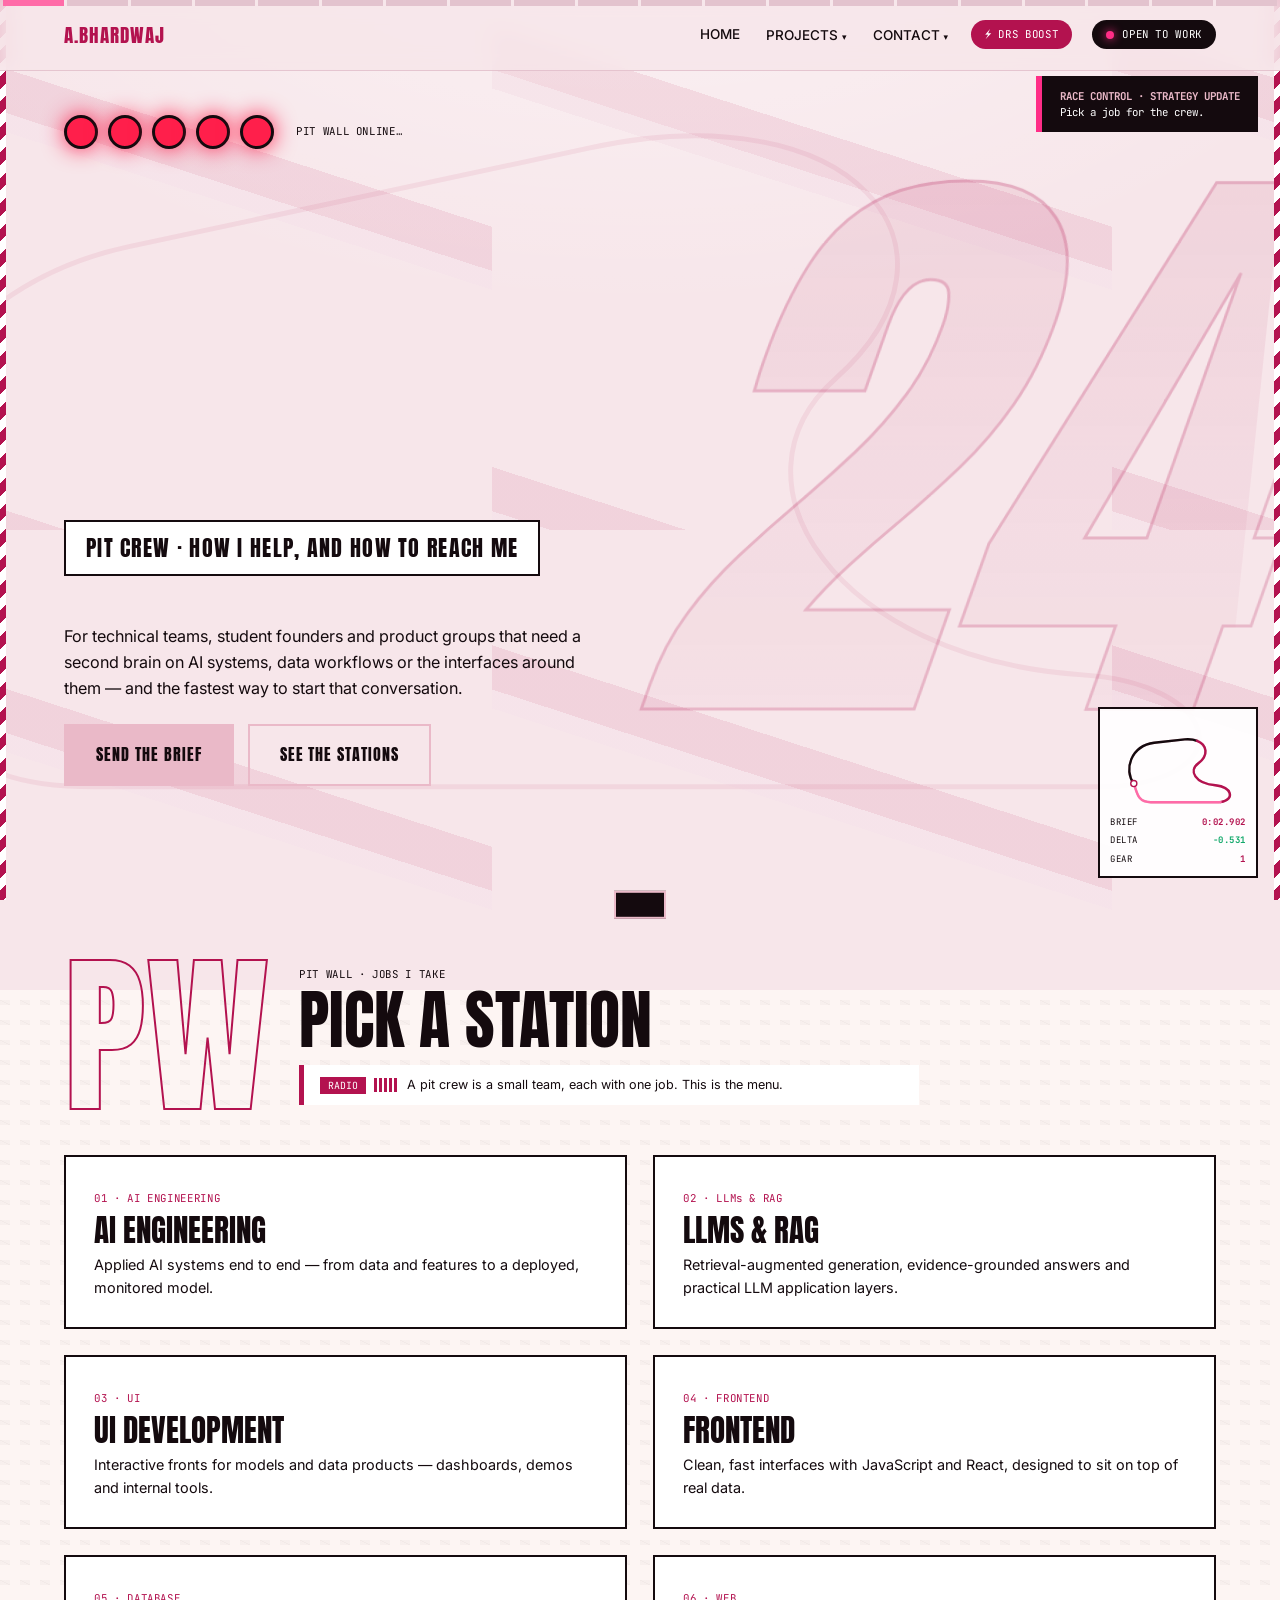
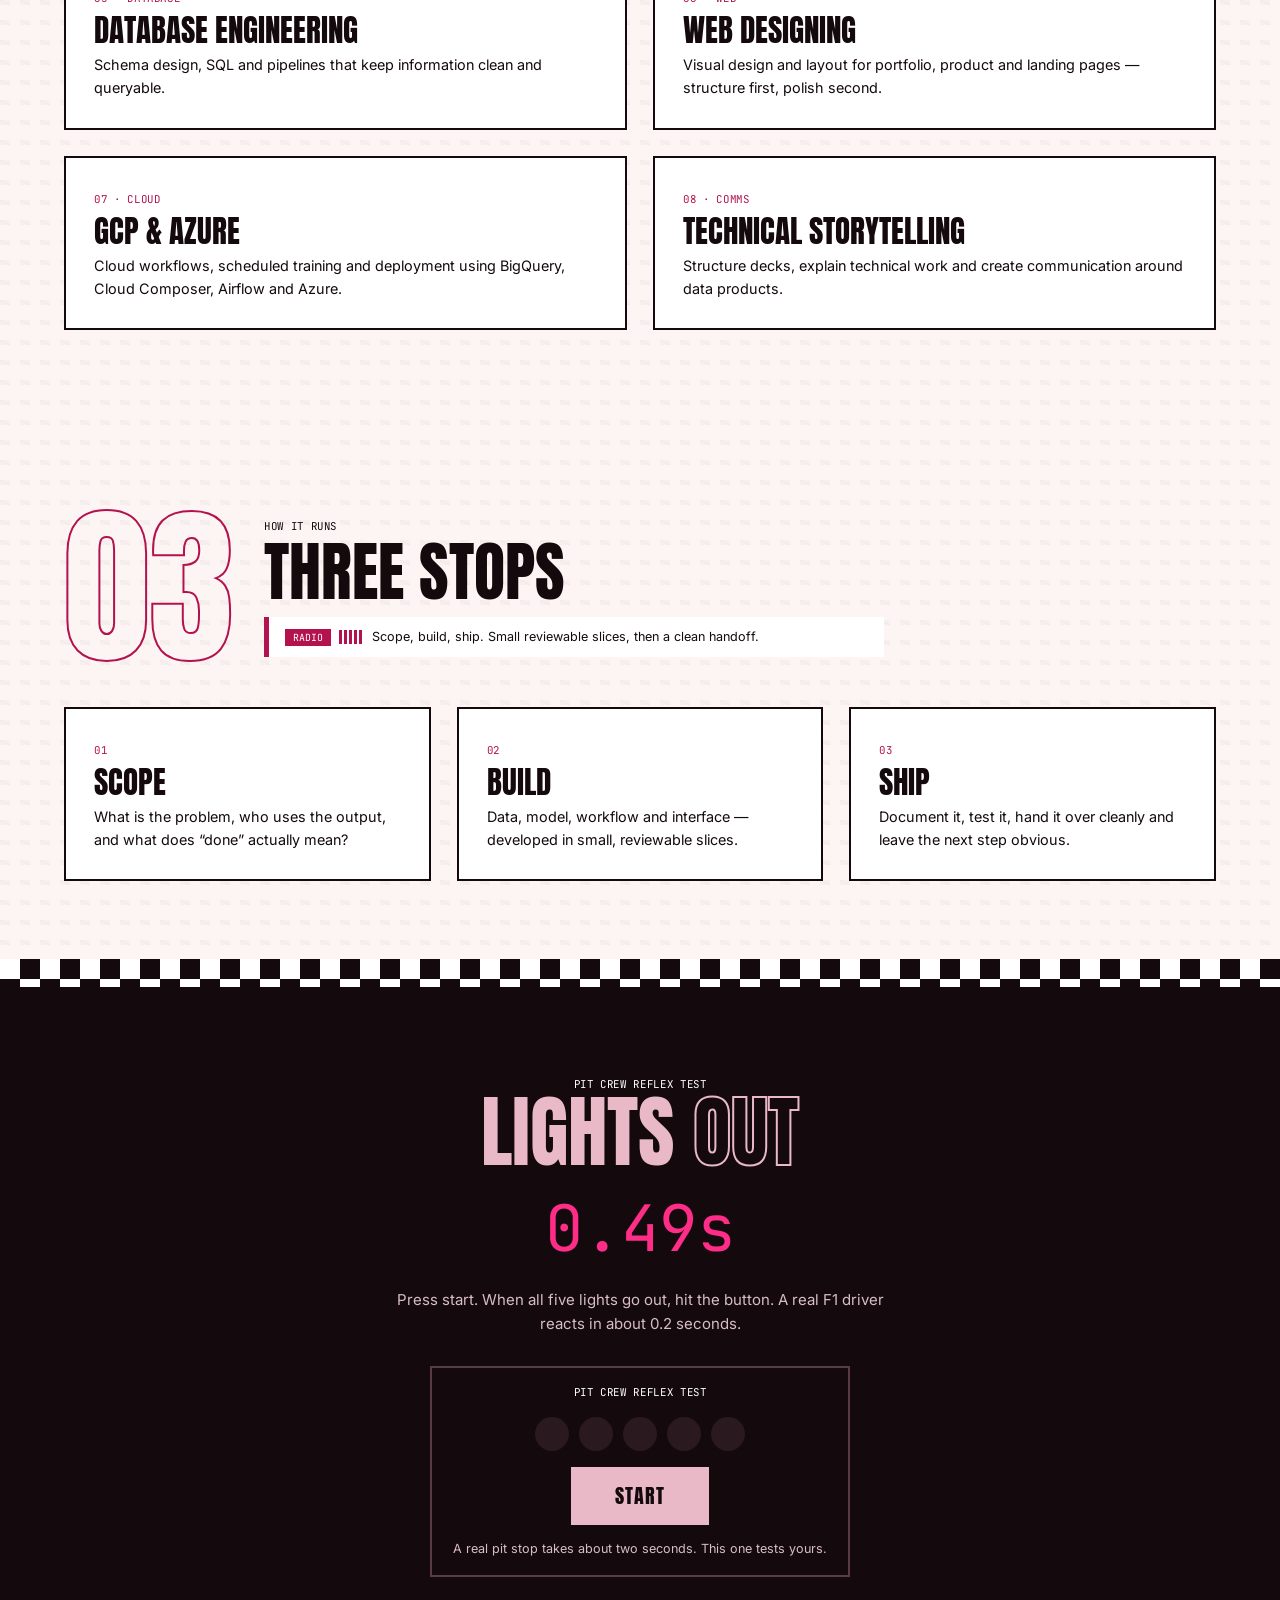
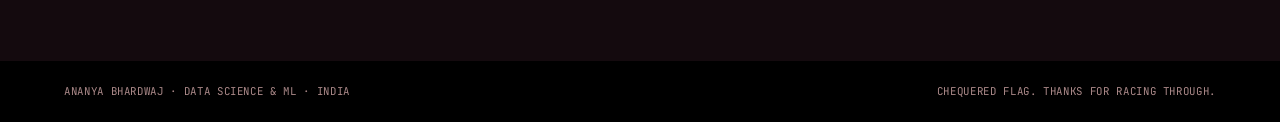
==== commit 4ed801c0: "Update changes" ====
--- a/contact.html
+++ b/contact.html
@@ -6,6 +6,7 @@
 <title>Contact — Ananya Bhardwaj</title>
 <meta name="description" content="Pit wall — how to work with Ananya Bhardwaj, and how to reach her.">
 <link rel="stylesheet" href="style.css">
+<link rel="stylesheet" href="f1-upgrade.css">
 <style>
 /* ── page-scoped: integrated "pit box" console — quick links + form, F1 pit-wall look ── */
 .board-cta h4{align-items:center}
@@ -25,7 +26,7 @@
 .console-form .btns{margin-top:16px}
 </style>
 </head>
-<body>
+<body data-page="contact.html">
 <canvas id="trail"></canvas>
 <div class="kerb l"></div><div class="kerb r"></div>
 <div id="cur"><svg viewBox="0 0 40 64">
@@ -46,10 +47,13 @@
 <div class="toast" id="toast"></div>
 
 <nav>
-  <b>ANA</b>
+  <b>A.BHARDWAJ</b>
   <div>
-    <a class="l" href="index.html">HOME</a><a class="l" href="projects.html">PROJECTS</a><a class="l" href="design.html">MEDIA</a><a class="l" href="contact.html#work">WORK WITH ME</a><a class="l" href="contact.html">CONTACT</a>
-    <button id="drs" class="pill m" style="background:var(--mg);border:0">⚡ DRS BOOST</button><a class="pill m" href="#pit"><i></i>OPEN TO WORK</a>
+    <a class="l" href="index.html">HOME</a>
+    <span class="dd"><a class="l" href="projects.html">PROJECTS <i>▾</i></a><span class="dd-menu"><small>THE GARAGE · 5 CASE FILES</small><a class="di" style="--i:0" href="project-f1-race-lab.html"><em>P1</em><b>F1 Race Intelligence Lab</b><u>ML</u></a><a class="di" style="--i:1" href="project-flight-predictor.html"><em>P2</em><b>Flight Price Predictor</b><u>ML</u></a><a class="di" style="--i:2" href="project-animal-allergy.html"><em>P3</em><b>Animal Allergy Saving System</b><u>CV</u></a><a class="di" style="--i:3" href="project-factcheck-ai.html"><em>P4</em><b>FactCheck AI</b><u>NLP</u></a><a class="di" style="--i:4" href="project-the-bench.html"><em>P5</em><b>The Bench · Legal RAG</b><u>RAG</u></a><a class="di all" style="--i:5" href="projects.html">ALL PROJECTS →</a></span></span>
+    <span class="dd r"><a class="l" href="contact.html">CONTACT <i>▾</i></a><span class="dd-menu"><small>PIT RADIO · OPEN CHANNELS</small><a class="di" style="--i:0" href="mailto:ananyabhardwaj.tech@gmail.com"><em>✉</em><b>EMAIL</b><u>ananyabhardwaj.tech@gmail.com</u></a><a class="di" style="--i:1" href="https://www.linkedin.com/in/ananyabhardwaj24/" target="_blank" rel="noreferrer"><em>in</em><b>LINKEDIN</b><u>Connect on LinkedIn</u></a><a class="di" style="--i:2" href="https://github.com/ananya24bhardwaj25" target="_blank" rel="noreferrer"><em></></em><b>GITHUB</b><u>See the code</u></a><a class="di" style="--i:3" href="assets/Ananya-Bhardwaj-Resume.pdf" target="_blank"><em>↓</em><b>RESUME</b><u>Open the PDF</u></a><a class="di all" style="--i:4" href="contact.html">CONTACT PAGE →</a></span></span>
+    <button id="drs" class="pill m" style="background:var(--mg);border:0">⚡ DRS BOOST</button>
+    <a class="pill m" href="#pit"><i></i>OPEN TO WORK</a>
   </div>
 </nav>
 
@@ -131,5 +135,6 @@
 </section>
 <footer class="m"><span>ANANYA BHARDWAJ · DATA SCIENCE &amp; ML · INDIA</span><span>CHEQUERED FLAG. THANKS FOR RACING THROUGH.</span></footer>
 <script src="main.js"></script>
+<script src="f1-upgrade.js"></script>
 </body>
 </html>
--- a/style.css
+++ b/style.css
@@ -2,91 +2,97 @@
 :root{--bg:#f7e6ea;--pk:#eab9c8;--mg:#b3124f;--dk:#7d0d3a;--ink:#140a0e;--w:#fff}
 *{box-sizing:border-box;margin:0;padding:0}
 html{scroll-behavior:smooth}
-body{background:var(--bg);color:var(--ink);font:16px/1.6 Inter,system-ui,sans-serif;overflow-x:hidden}
+body{background:var(--bg);color:var(--ink);font:14.4px/1.6 Inter,system-ui,sans-serif;overflow-x:hidden}
 html.nc,html.nc *{cursor:none!important}
-body:before{content:"";position:fixed;inset:0;z-index:-2;background-color:var(--bg);background-image:repeating-linear-gradient(45deg,rgba(179,18,79,.06) 0 2px,transparent 2px 12px),repeating-linear-gradient(-45deg,rgba(179,18,79,.05) 0 2px,transparent 2px 12px),radial-gradient(1300px 750px at 50% -6%,rgba(255,255,255,.6),transparent 62%);background-size:28px 28px,28px 28px,100% 100%;animation:weave 46s linear infinite}
+body:before{content:"";position:fixed;inset:-10%;z-index:-2;background-color:var(--bg);background-image:
+  repeating-linear-gradient(18deg,rgba(179,18,79,.09) 0 60px,transparent 60px 420px),
+  repeating-linear-gradient(18deg,rgba(255,255,255,.7) 0 18px,transparent 18px 420px),
+  radial-gradient(1300px 750px at 50% -6%,rgba(255,255,255,.55),transparent 62%);
+  background-size:620px 620px,620px 620px,100% 100%;animation:weave 50s linear infinite}
 .kerb{position:fixed;top:0;bottom:0;width:6px;z-index:6;pointer-events:none;background:repeating-linear-gradient(135deg,var(--mg) 0 9px,#fff 9px 18px)}
 .kerb.l{left:0}.kerb.r{right:0}
-@keyframes weave{to{background-position:280px 280px,-280px 280px,0 0}}
+.spotlight{position:fixed;top:-220px;left:-30%;width:160%;height:520px;z-index:-3;pointer-events:none;background:radial-gradient(620px 420px at center,rgba(255,255,255,.75),transparent 62%);animation:drift2 16s ease-in-out infinite}
+@keyframes drift2{0%,100%{transform:translateX(-12%)}50%{transform:translateX(12%)}}
+.speedlines{position:fixed;inset:0;z-index:-1;pointer-events:none;opacity:.4;background-image:repeating-linear-gradient(18deg,rgba(179,18,79,.07) 0 2px,transparent 2px 160px);animation:slide 4.5s linear infinite}
+@keyframes slide{to{background-position:900px 500px}}
+@keyframes weave{to{background-position:900px 900px,900px 900px,0 0}}
 body:after{content:"";position:fixed;left:0;right:0;top:-160px;height:160px;z-index:50;pointer-events:none;background:linear-gradient(transparent,rgba(179,18,79,.09),transparent);animation:scan 7s linear infinite}
 @keyframes scan{to{top:100%}}
 a{color:inherit;text-decoration:none}
 button,input,textarea,select{font:inherit}
 .d{font-family:Anton,Impact,sans-serif;text-transform:uppercase;font-weight:400;line-height:.95}
-.m{font-family:'JetBrains Mono',monospace;font-size:12px;letter-spacing:.06em}
-nav{position:fixed;top:0;left:0;right:0;z-index:40;display:flex;flex-wrap:wrap;row-gap:8px;justify-content:space-between;align-items:center;padding:14px 5vw;background:rgba(247,230,234,.82);backdrop-filter:blur(10px);border-bottom:1px solid rgba(125,13,58,.15)}
+.m{font-family:'JetBrains Mono',monospace;font-size:10.8px;letter-spacing:.06em}
+nav{position:fixed;top:0;left:0;right:0;z-index:40;display:flex;justify-content:space-between;align-items:center;padding:14px 5vw;background:rgba(247,230,234,.82);backdrop-filter:blur(10px);border-bottom:1px solid rgba(125,13,58,.15)}
 nav b{font-family:Anton;letter-spacing:.06em;font-weight:400;font-size:20px;color:var(--mg)}
-nav div{display:flex;flex-wrap:wrap;row-gap:8px;gap:22px;align-items:center}nav a.act:after{width:100%}
+nav div{display:flex;gap:22px;align-items:center}nav a.act:after{width:100%}
 nav a.l{font-size:13px;font-weight:500;position:relative}
 nav a.l:after{content:"";position:absolute;left:0;bottom:-4px;height:2px;width:0;background:var(--mg);transition:.3s}
 nav a.l:hover:after{width:100%}
 .pill{display:flex;gap:8px;align-items:center;background:var(--ink);color:#fff;padding:6px 14px;border-radius:99px}
 .pill i,.st i{width:8px;height:8px;border-radius:50%;background:#ff2d87;box-shadow:0 0 10px #ff2d87;animation:bl 1.2s infinite}
 @keyframes bl{50%{opacity:.25}}
-section,header{padding:120px 5vw 90px;position:relative}
-.hero{min-height:100vh;display:grid;grid-template-columns:1.5fr 1fr;gap:40px;align-items:stretch;padding-top:130px;padding-bottom:50px}
+section,header{padding:105px 5vw 78px;position:relative}
+.hero{min-height:100vh;display:grid;grid-template-columns:1.5fr 1fr;gap:40px;align-items:stretch;padding-top:115px;padding-bottom:44px}
 .hero-copy{align-self:center}
 .hero-side{display:flex;flex-direction:column}
 .hero.page{min-height:0;padding-bottom:70px;align-items:start}
-.hero.page h1 .a{font-size:clamp(56px,11vw,160px)}
-.hero.page h1 .b{font-size:clamp(34px,7vw,96px)}
+.hero.page h1 .a{font-size:clamp(50.4px,9.9vw,144px)}
+.hero.page h1 .b{font-size:clamp(30.6px,6.3vw,86.4px)}
 .lights{display:flex;gap:10px;margin-bottom:26px;align-items:center}
 .lights u{width:34px;height:34px;border-radius:50%;background:#2a1a20;border:3px solid var(--ink);transition:.15s}
 .lights u.on{background:#ff1f4b;box-shadow:0 0 22px #ff1f4b}
 .lights span{margin-left:12px}
 h1 span{display:block;opacity:0;transform:translateY(50px);transition:1s cubic-bezier(.2,.8,.2,1)}
-h1 .a{font-size:clamp(76px,17vw,250px);color:var(--mg)}
-h1 .b{font-size:clamp(46px,10vw,150px);color:transparent;-webkit-text-stroke:2px var(--dk);transition-delay:.15s}
+h1 .a{font-size:clamp(68.4px,15.3vw,225px);color:var(--mg)}
+h1 .b{font-size:clamp(41.4px,9vw,135px);color:transparent;-webkit-text-stroke:2px var(--dk);transition-delay:.15s}
 .go h1 span{opacity:1;transform:none}
-.sub{max-width:520px;margin-top:22px;font-size:18px}
+.sub{max-width:520px;margin-top:22px;font-size:16.2px}
 .board{background:var(--w);border:2px solid var(--ink);box-shadow:10px 10px 0 var(--mg);opacity:0;transform:translateX(40px);transition:1s .4s}
 .go .board{opacity:1;transform:none}
 .board h4{background:var(--ink);color:#fff;padding:10px 16px;display:flex;justify-content:space-between;font-weight:400}
 .row{display:grid;grid-template-columns:30px 1fr auto;gap:10px;padding:13px 16px;border-bottom:1px solid #eee;align-items:center;transition:.25s}
 .row:hover{background:var(--pk);transform:translateX(6px)}
-.row small{display:block;color:#7a5a64;font-size:12px;line-height:1.3}
-.row b{font-family:'JetBrains Mono';font-size:20px;color:var(--mg)}
+.row small{display:block;color:#7a5a64;font-size:10.8px;line-height:1.3}
+.row b{font-family:'JetBrains Mono';font-size:18px;color:var(--mg)}
 .row em{font-style:normal;font-family:Anton;color:#999}
 .strip{position:relative;height:26px;margin:14px 0 2px;overflow:hidden}
 .strip .track-ln{position:absolute;left:0;right:0;bottom:5px;height:2px;background:repeating-linear-gradient(90deg,var(--ink) 0 10px,transparent 10px 20px);opacity:.35}
 .lcar{position:absolute;left:-90px;bottom:0;width:76px;opacity:0}
 .hero.go .lcar{animation:launch 1.9s .1s cubic-bezier(.22,.8,.13,1) forwards}
 @keyframes launch{0%{left:-90px;opacity:1}82%{opacity:1}100%{left:104%;opacity:0}}
-.hero{position:relative}.hero-track{position:absolute;inset:0;width:100%;height:100%;z-index:-1;pointer-events:none}.hero-track path{fill:none;stroke:var(--mg);stroke-width:3;opacity:.14;stroke-dasharray:1200;stroke-dashoffset:1200;animation:htd 3.2s .5s ease forwards}@keyframes htd{to{stroke-dashoffset:0}}.role{position:relative;display:inline-block;overflow:hidden;border:2px solid var(--ink);padding:9px 20px;margin:16px 0 20px;background:#fff}.role b{position:relative;z-index:1;font-family:Anton;font-weight:400;font-size:clamp(16px,2.1vw,24px);letter-spacing:.06em}.role i{position:absolute;inset:0;background:linear-gradient(100deg,transparent,rgba(179,18,79,.35),transparent);transform:translateX(-130%);animation:sweep 3s ease-in-out infinite}@keyframes sweep{to{transform:translateX(130%)}}.gloss{grid-column:1/-1;background:#fff;border:2px solid var(--ink);margin-top:6px}.gloss h4{background:var(--ink);color:#fff;padding:10px 16px;font-family:Anton;font-weight:400;letter-spacing:.05em;display:flex;justify-content:space-between}.gitem{display:grid;grid-template-columns:44px 130px 1fr;gap:14px;align-items:center;padding:12px 16px;border-bottom:1px solid #eee;font-size:14px}.gitem:last-child{border-bottom:0}.gitem em{font-style:normal;font-family:Anton;color:var(--mg);font-size:20px}.gitem b{font-family:Anton;font-weight:400;letter-spacing:.03em}
-.flow-step{position:relative;padding:20px 10px 0}
-.flow-step em{font-style:normal;font-family:Anton;font-size:44px;color:transparent;-webkit-text-stroke:1.5px var(--mg);display:block}
-.flow-step h4{margin:6px 0 6px;font-size:18px}
-.flow-step p{font-size:14px;color:#5a3a44}
-.flow-step:not(:last-child):after{content:"→";position:absolute;right:-24px;top:24px;font-family:Anton;font-size:22px;color:var(--mg)}
-@media(max-width:900px){.flow-step:after{display:none}}
-.hero-visual{position:relative;flex:1;min-height:520px;background:#0c0609;border:2px solid var(--ink);border-radius:6px;box-shadow:10px 10px 0 var(--mg);overflow:hidden}
-.hero-visual:before{content:"";position:absolute;inset:0;z-index:1;background:radial-gradient(120% 70% at 50% 0%,transparent 55%,rgba(0,0,0,.55) 100%);pointer-events:none}
-.hv-svg{position:relative;width:100%;height:100%;display:block}
-.hv-kerbR{stroke:#c8102e;stroke-width:27;stroke-dasharray:11 11}
-.hv-kerbW{stroke:#f2f0ec;stroke-width:27;stroke-dasharray:11 11;stroke-dashoffset:11}
-.hv-road{stroke:url(#hv-asphalt);stroke-width:17;filter:drop-shadow(0 0 0 transparent)}
-.hv-line{stroke:#f2f0ec;stroke-width:1.4;stroke-dasharray:5 11;opacity:.5;animation:hvflow 1.1s linear infinite}
-@keyframes hvflow{to{stroke-dashoffset:-32}}
-.hv-tag{position:absolute;left:18px;top:18px;z-index:2;background:rgba(12,6,9,.85);border-left:3px solid var(--mg);padding:12px 16px;backdrop-filter:blur(2px)}
-.hv-kicker{display:block;font:700 10px 'JetBrains Mono',monospace;letter-spacing:.16em;color:#ff6ba8;margin-bottom:6px}
-.hv-tag b{display:block;font-family:Anton;font-weight:400;font-size:16px;letter-spacing:.02em;color:#fff;line-height:1.4}
-@media(max-width:900px){.hero-visual{min-height:420px}}
-.guide div{padding:12px 16px;border-left:4px solid var(--mg);background:rgba(255,255,255,.6);font-size:14px;line-height:1.4}
-.guide b{display:block;font-family:Anton;font-weight:400;font-size:18px;letter-spacing:.04em;color:var(--dk)}
+.hero{position:relative}.hero-track{position:absolute;inset:0;width:100%;height:100%;z-index:-1;pointer-events:none}.hero-track path{fill:none;stroke:var(--mg);stroke-width:3;opacity:.14;stroke-dasharray:1200;stroke-dashoffset:1200;animation:htd 3.2s .5s ease forwards}@keyframes htd{to{stroke-dashoffset:0}}.role{position:relative;display:inline-block;overflow:hidden;border:2px solid var(--ink);padding:9px 20px;margin:16px 0 20px;background:#fff}.role b{position:relative;z-index:1;font-family:Anton;font-weight:400;font-size:clamp(14.4px,1.9vw,21.6px);letter-spacing:.06em}.role i{position:absolute;inset:0;background:linear-gradient(100deg,transparent,rgba(179,18,79,.35),transparent);transform:translateX(-130%);animation:sweep 3s ease-in-out infinite}@keyframes sweep{to{transform:translateX(130%)}}.gloss{grid-column:1/-1;background:#fff;border:2px solid var(--ink);margin-top:6px}.gloss h4{background:var(--ink);color:#fff;padding:10px 16px;font-family:Anton;font-weight:400;letter-spacing:.05em;display:flex;justify-content:space-between}.gitem{display:grid;grid-template-columns:44px 130px 1fr;gap:14px;align-items:center;padding:12px 16px;border-bottom:1px solid #eee;font-size:12.6px}.gitem:last-child{border-bottom:0}.gitem em{font-style:normal;font-family:Anton;color:var(--mg);font-size:18px}.gitem b{font-family:Anton;font-weight:400;letter-spacing:.03em}
+.hero-visual{position:relative;flex:1;min-height:520px;background:#060304;border:2px solid var(--ink);border-radius:6px;box-shadow:10px 10px 0 var(--mg);overflow:hidden;display:flex;flex-direction:column;align-items:center;justify-content:center}
+.hv-tunnel{position:absolute;top:50%;left:50%;width:1400px;height:1400px;margin:-700px 0 0 -700px;border-radius:50%;z-index:0;pointer-events:none;background:repeating-conic-gradient(from 0deg,rgba(255,45,135,.5) 0deg 1deg,transparent 1deg 7deg);transform:scale(.15);opacity:0;animation:tunnel 3.2s cubic-bezier(.1,.6,.3,1) infinite}
+.hv-tunnel.t2{animation-delay:1.07s}
+.hv-tunnel.t3{animation-delay:2.14s}
+@keyframes tunnel{0%{transform:scale(.1);opacity:0}8%{opacity:.85}60%{opacity:.25}100%{transform:scale(1);opacity:0}}
+.hv-vign{position:absolute;inset:0;z-index:1;background:radial-gradient(60% 55% at 50% 50%,transparent 40%,#060304 92%);pointer-events:none}
+.hv-core{position:relative;z-index:2;text-align:center;padding:0 22px}
+.hv-kicker{display:inline-flex;align-items:center;gap:7px;font:700 9px 'JetBrains Mono',monospace;letter-spacing:.2em;color:#ff6ba8;margin-bottom:16px}
+.hv-kicker i{width:6px;height:6px;border-radius:50%;background:#ff2d87;box-shadow:0 0 8px #ff2d87;animation:bl 1.2s infinite}
+.hv-core h3{font-family:Anton;font-weight:400;font-size:clamp(21.6px,2.3vw,28.8px);line-height:1.12;letter-spacing:.02em;color:#fff;text-shadow:0 0 22px rgba(255,45,135,.55)}
+.hv-rule{display:block;width:34px;height:2px;background:var(--mg);margin:18px auto;box-shadow:0 0 8px rgba(255,45,135,.7)}
+.hv-foot{position:relative;z-index:2;display:flex;gap:10px;padding:26px 22px 0;justify-content:center}
+.hv-foot div{flex:1;max-width:100px;text-align:center;border-top:1px solid #2a1a20;padding-top:10px}
+.hv-foot b{display:block;font-family:Anton;font-weight:400;font-size:17.1px;color:#ff6ba8}
+.hv-foot span{font:700 7.2px 'JetBrains Mono',monospace;letter-spacing:.08em;color:#8a5a66}
+@media(max-width:900px){.hero-visual{min-height:440px}.hv-tunnel{width:900px;height:900px;margin:-450px 0 0 -450px}}
+.guide div{padding:12px 16px;border-left:4px solid var(--mg);background:rgba(255,255,255,.6);font-size:12.6px;line-height:1.4}
+.guide b{display:block;font-family:Anton;font-weight:400;font-size:16.2px;letter-spacing:.04em;color:var(--dk)}
 .tick{background:var(--ink);color:#fff;overflow:hidden;white-space:nowrap;padding:14px 0;transform:rotate(-1deg);margin:20px -2vw}
-.tick div{display:inline-block;animation:mq 26s linear infinite;font-family:Anton;font-size:26px;letter-spacing:.05em}
+.tick div{display:inline-block;animation:mq 26s linear infinite;font-family:Anton;font-size:23.4px;letter-spacing:.05em}
 .tick span{color:var(--pk);margin:0 26px}
 @keyframes mq{to{transform:translateX(-50%)}}
 .sh{display:grid;grid-template-columns:auto 1fr;gap:30px;align-items:end;margin-bottom:50px}
-.sh>b{font-family:Anton;font-weight:400;font-size:clamp(90px,15vw,220px);line-height:.8;color:transparent;-webkit-text-stroke:2px var(--mg)}
-.sh h2{font-size:clamp(34px,5.5vw,76px);margin:6px 0 14px}
-.radio{background:var(--w);border-left:5px solid var(--mg);padding:10px 16px;max-width:620px;font-size:14px}
-.radio i{font-style:normal;font-family:'JetBrains Mono';font-size:11px;background:var(--mg);color:#fff;padding:2px 8px;margin-right:8px}
+.sh>b{font-family:Anton;font-weight:400;font-size:clamp(81px,13.5vw,198px);line-height:.8;color:transparent;-webkit-text-stroke:2px var(--mg)}
+.sh h2{font-size:clamp(30.6px,5vw,68.4px);margin:6px 0 14px}
+.radio{background:var(--w);border-left:5px solid var(--mg);padding:10px 16px;max-width:620px;font-size:12.6px}
+.radio i{font-style:normal;font-family:'JetBrains Mono';font-size:9.9px;background:var(--mg);color:#fff;padding:2px 8px;margin-right:8px}
 .g2{display:grid;grid-template-columns:1fr 1fr;gap:26px}
 .g3{display:grid;grid-template-columns:repeat(3,1fr);gap:26px}
 .card{background:var(--w);border:2px solid var(--ink);padding:28px;position:relative;transition:.3s}
 .card:hover{transform:translate(-4px,-4px);box-shadow:8px 8px 0 var(--mg)}
-.card h3{font-size:34px;margin:8px 0}
+.card h3{font-size:30.6px;margin:8px 0}
 .card .m{color:var(--mg)}
 a.card{display:flex;flex-direction:column;justify-content:space-between;min-height:280px}
 .card.dim{opacity:.72}
@@ -97,40 +103,33 @@
 .ring .t{stroke:var(--pk)}
 .ring .v{stroke:var(--mg);stroke-dasharray:314;stroke-dashoffset:314;transition:2s .3s cubic-bezier(.3,.7,.2,1)}
 .ring.in .v{stroke-dashoffset:calc(314 - 314*.873)}
-.big{font-family:Anton;font-size:64px;line-height:1;color:var(--mg)}
+.big{font-family:Anton;font-size:57.6px;line-height:1;color:var(--mg)}
 .stint{display:grid;gap:26px}
 .stint .card{border-left:10px solid var(--mg)}
 .pit{background:var(--ink);color:#fff;padding:26px;display:grid;gap:10px;align-content:start}
-.pit h4{font-family:Anton;font-weight:400;font-size:26px;letter-spacing:.04em;color:var(--pk)}
-.pit p{font-size:13px;color:#cbb;margin-bottom:8px}
-.st{display:flex;justify-content:space-between;align-items:center;padding:9px 0;border-bottom:1px dashed #5a3a46;font-family:'JetBrains Mono';font-size:13px}
+.pit h4{font-family:Anton;font-weight:400;font-size:23.4px;letter-spacing:.04em;color:var(--pk)}
+.pit p{font-size:11.7px;color:#cbb;margin-bottom:8px}
+.st{display:flex;justify-content:space-between;align-items:center;padding:9px 0;border-bottom:1px dashed #5a3a46;font-family:'JetBrains Mono';font-size:11.7px}
 .st i{display:inline-block;margin-right:10px;background:#3dffa8;box-shadow:0 0 9px #3dffa8}
 .st i.p{background:#ff2d87;box-shadow:0 0 9px #ff2d87}
-.lb .r{display:grid;grid-template-columns:70px 1.2fr 2fr 160px;gap:20px;align-items:center;padding:24px 20px;border-bottom:2px solid var(--ink);background:var(--w);position:relative;overflow:hidden;transition:.35s;cursor:pointer}
+.lb .r{display:grid;grid-template-columns:70px 1.2fr 2fr 160px;gap:20px;align-items:center;padding:24px 20px;border-bottom:2px solid var(--ink);background:var(--w);position:relative;overflow:hidden;transition:.35s}
 .lb .r:before{content:"";position:absolute;inset:0;background:var(--mg);transform:translateX(-101%);transition:.45s cubic-bezier(.2,.8,.2,1);z-index:0}
 .lb .r>*{position:relative;z-index:1;transition:color .3s}
 .lb .r:hover:before{transform:none}
 .lb .r:hover>*{color:#fff}
 .lb .r:hover .drs{opacity:1}
-.lb .r:hover .n{transform:rotate(-6deg) scale(1.08)}
-.lb .r:hover .tag-open{transform:translate(0,0);opacity:1}
-.lb a.r{color:inherit}.lb .r.dim{opacity:.72;cursor:default}
-.lb .n{font-family:Anton;font-size:52px;color:var(--mg);display:inline-block;transition:transform .3s}
-.lb h3{font-size:28px}
-.drs{border:2px solid #fff;padding:4px 10px;text-align:center;opacity:.3;font-family:'JetBrains Mono';font-size:11px;transition:.3s}
-.tag-open{position:absolute;top:14px;right:-2px;background:var(--ink);color:#fff;font:700 10px/1 'JetBrains Mono',monospace;letter-spacing:.08em;padding:7px 12px 7px 14px;border-radius:6px 0 0 6px;display:flex;align-items:center;gap:6px;opacity:.85;transform:translate(6px,0);transition:.3s;z-index:2}
-.tag-open i{font-style:normal;transition:transform .3s}
-.lb .r:hover .tag-open i{transform:translate(3px,-3px)}
-.tag-open.seal{background:transparent;color:var(--dk);border:2px dashed var(--dk);opacity:.6}
-@media(max-width:900px){.tag-open{position:static;justify-self:start;border-radius:6px;transform:none;opacity:.85;margin-top:6px}}
+.lb a.r{color:inherit}.lb .r.dim{opacity:.72;pointer-events:none}
+.lb .n{font-family:Anton;font-size:46.8px;color:var(--mg)}
+.lb h3{font-size:25.2px}
+.drs{border:2px solid #fff;padding:4px 10px;text-align:center;opacity:.3;font-family:'JetBrains Mono';font-size:9.9px;transition:.3s}
 .podium{margin-top:26px;display:flex;gap:22px;align-items:center;background:var(--pk);border:2px solid var(--ink);padding:22px}
-.podium b{font-family:Anton;font-weight:400;font-size:72px;color:var(--dk);line-height:1}
+.podium b{font-family:Anton;font-weight:400;font-size:64.8px;color:var(--dk);line-height:1}
 .pace{display:grid;grid-template-columns:1.1fr 1fr;gap:30px}
 .chart{background:var(--w);border:2px solid var(--ink);align-self:start}
 .chart h4{background:var(--ink);color:#fff;padding:10px 16px;display:flex;justify-content:space-between;font-weight:400}
 .chart .row:last-child{border-bottom:0}
 .bar{margin:0 0 16px}
-.bar div{display:flex;justify-content:space-between;font-size:14px;font-weight:500}
+.bar div{display:flex;justify-content:space-between;font-size:12.6px;font-weight:500}
 .bar u{display:block;height:12px;background:var(--pk);margin-top:5px}
 .bar u i{display:block;height:100%;width:0;background:repeating-linear-gradient(90deg,var(--mg) 0 10px,var(--dk) 10px 12px);transition:1.6s cubic-bezier(.3,.7,.2,1)}
 .in .bar u i{width:var(--w)}
@@ -139,19 +138,19 @@
 .ers u i{display:block;height:100%;width:0;background:var(--mg);transition:2s}
 .in .ers u i{width:78%}
 .stop{background:var(--ink);color:#fff;text-align:center;padding:130px 5vw}
-.stop h2{font-size:clamp(50px,11vw,170px);color:var(--pk)}
+.stop h2{font-size:clamp(45px,9.9vw,153px);color:var(--pk)}
 .stop h2 em{font-style:normal;color:transparent;-webkit-text-stroke:2px var(--pk)}
-.clock{font-family:'JetBrains Mono';font-size:clamp(50px,9vw,120px);color:#ff2d87;margin:18px 0}
+.clock{font-family:'JetBrains Mono';font-size:clamp(45px,8.1vw,108px);color:#ff2d87;margin:18px 0}
 .stop p{max-width:520px;margin:0 auto 30px;color:#d9bcc6}
 .btns{display:flex;gap:14px;justify-content:center;flex-wrap:wrap}
-.btns a,.btns button{padding:16px 30px;border:2px solid var(--pk);font-family:Anton;letter-spacing:.06em;font-size:18px;transition:.25s;background:transparent;color:inherit;cursor:pointer}
+.btns a,.btns button{padding:16px 30px;border:2px solid var(--pk);font-family:Anton;letter-spacing:.06em;font-size:16.2px;transition:.25s;background:transparent;color:inherit;cursor:pointer}
 .btns a:first-child,.btns a:hover,.btns button:hover{background:var(--pk);color:var(--ink)}
 .btns a:hover,.btns button:hover{background:#fff;transform:translateY(-4px)}
 .btns.left{justify-content:flex-start}
 footer{background:#000;color:#a88;padding:22px 5vw;display:flex;justify-content:space-between;flex-wrap:wrap;gap:10px}
 .map{position:fixed;right:22px;bottom:22px;z-index:30;width:160px;background:rgba(255,255,255,.92);border:2px solid var(--ink);padding:10px}
 .map svg{width:100%;display:block}
-.map .m{display:flex;justify-content:space-between;font-size:10px;margin-top:4px}
+.map .m{display:flex;justify-content:space-between;font-size:9px;margin-top:4px}
 .map .m b{color:var(--mg)}
 .tp{fill:none;stroke-width:7;stroke-linecap:round;stroke-dasharray:100 200;stroke-dashoffset:300;animation:dr 2.4s .3s forwards}
 @keyframes dr{to{stroke-dashoffset:var(--o)}}
@@ -159,36 +158,36 @@
 #cur.on{opacity:1}
 #cur svg{width:30px;height:48px;margin:-24px 0 0 -15px;display:block;filter:drop-shadow(0 0 2px #fff) drop-shadow(0 2px 3px rgba(0,0,0,.5));transition:scale .2s}
 #cur.h svg{scale:1.4}
-#cur b{position:absolute;left:20px;top:12px;font:700 10px 'JetBrains Mono',monospace;background:var(--ink);color:#fff;padding:2px 6px;white-space:nowrap}
+#cur b{position:absolute;left:20px;top:12px;font:700 9px 'JetBrains Mono',monospace;background:var(--ink);color:#fff;padding:2px 6px;white-space:nowrap}
 #cur.h b{background:#ff2d87}
 #trail{position:fixed;inset:0;z-index:98;pointer-events:none}
 .sl{position:fixed;top:0;left:0;right:0;z-index:60;height:6px;display:flex;gap:3px;padding:0 3px}
 .sl i{flex:1;background:#e3c3ce;transition:.12s}.sl i.on{background:#ff6ba8}.sl i.on.q{background:var(--mg)}.sl i.on.z{background:var(--ink)}
-.rc{position:fixed;right:22px;top:76px;z-index:45;background:var(--ink);color:#fff;padding:12px 18px;max-width:300px;font:12px/1.5 'JetBrains Mono',monospace;border-left:6px solid #ff2d87;transform:translateX(130%);transition:.5s}
+.rc{position:fixed;right:22px;top:76px;z-index:45;background:var(--ink);color:#fff;padding:12px 18px;max-width:300px;font:10.8px/1.5 'JetBrains Mono',monospace;border-left:6px solid #ff2d87;transform:translateX(130%);transition:.5s}
 .rc.s{transform:none}.rc b{display:block;color:var(--pk)}
 .flash{position:fixed;inset:0;z-index:80;pointer-events:none;opacity:0;background:radial-gradient(circle at 50% 40%,rgba(255,45,135,.38),transparent 62%);transition:opacity .18s}
 .flash.on{opacity:1}
 .toast{position:fixed;left:50%;bottom:26px;transform:translate(-50%,160%);background:var(--ink);color:#fff;padding:12px 24px;font-family:Anton;font-weight:400;letter-spacing:.05em;z-index:90;border:2px solid var(--pk);transition:.45s cubic-bezier(.3,.8,.2,1)}
 .toast.show{transform:translate(-50%,0)}
 .circ-in{display:grid;grid-template-columns:1fr 1.4fr;gap:40px;align-items:center}
-.circ h2{font-size:clamp(34px,5vw,64px);margin:6px 0 14px}
-.lg{list-style:none;margin-top:22px;display:grid;gap:10px}.lg li{display:flex;gap:12px;align-items:center;font-size:14px}.lg i{width:30px;height:8px;flex:none}
+.circ h2{font-size:clamp(30.6px,4.5vw,57.6px);margin:6px 0 14px}
+.lg{list-style:none;margin-top:22px;display:grid;gap:10px}.lg li{display:flex;gap:12px;align-items:center;font-size:12.6px}.lg i{width:30px;height:8px;flex:none}
 #big{width:100%;background:rgba(255,255,255,.65);border:2px solid var(--ink)}
 .bp{stroke-dasharray:100 200;stroke-dashoffset:var(--o);opacity:0}.in .bp{opacity:1;animation:gr 2s both}
 @keyframes gr{from{stroke-dasharray:0 300}}
-.mt{font:700 11px 'JetBrains Mono',monospace;fill:#140a0e;paint-order:stroke;stroke:#f7e6ea;stroke-width:4px}
+.mt{font:700 9.9px 'JetBrains Mono',monospace;fill:#140a0e;paint-order:stroke;stroke:#f7e6ea;stroke-width:4px}
 .strat{margin-bottom:34px}.sb{display:flex;height:56px;border:2px solid var(--ink);margin:8px 0;background:#fff}
-.sb span{flex:1;background:var(--c,#fff);display:flex;flex-direction:column;gap:2px;align-items:center;justify-content:center;font:700 12px 'JetBrains Mono',monospace;border-right:2px solid var(--ink);transform-origin:left;transform:scaleX(0);transition:1s cubic-bezier(.3,.7,.2,1);text-align:center;padding:4px}.sb span small{font:500 9px/1 Inter,sans-serif;letter-spacing:.03em;opacity:.75}
+.sb span{flex:1;background:var(--c,#fff);display:flex;flex-direction:column;gap:2px;align-items:center;justify-content:center;font:700 10.8px 'JetBrains Mono',monospace;border-right:2px solid var(--ink);transform-origin:left;transform:scaleX(0);transition:1s cubic-bezier(.3,.7,.2,1);text-align:center;padding:4px}.sb span small{font:500 8.1px/1 Inter,sans-serif;letter-spacing:.03em;opacity:.75}
 .in .sb span{transform:none}.sb span:nth-child(2){transition-delay:.4s}.sb span:nth-child(3){transition-delay:.8s}.sb span:nth-child(4){transition-delay:1.2s}
 .sb .pl{background:repeating-linear-gradient(45deg,#fff 0 8px,var(--pk) 8px 16px);border:0}
-.tag{font:700 9px 'JetBrains Mono',monospace;font-style:normal;padding:2px 6px;margin-left:8px;border:1px solid var(--mg);color:var(--mg);vertical-align:middle}
+.tag{font:700 8.1px 'JetBrains Mono',monospace;font-style:normal;padding:2px 6px;margin-left:8px;border:1px solid var(--mg);color:var(--mg);vertical-align:middle}
 .tag.g{border-color:#12a86a;color:#12a86a}
 .tyl{color:#7a5a64;margin-top:6px}
-.secs{display:grid;grid-template-columns:repeat(3,1fr);gap:4px;padding:12px 16px 4px}.secs span{background:var(--c);color:#fff;font:700 11px 'JetBrains Mono',monospace;text-align:center;padding:5px;animation:bl 3s infinite}
+.secs{display:grid;grid-template-columns:repeat(3,1fr);gap:4px;padding:12px 16px 4px}.secs span{background:var(--c);color:#fff;font:700 9.9px 'JetBrains Mono',monospace;text-align:center;padding:5px;animation:bl 3s infinite}
 .wv{display:inline-flex;gap:2px;align-items:center;height:14px;margin-right:10px;vertical-align:middle}.wv u{width:3px;height:100%;background:var(--mg);animation:wv .9s ease-in-out infinite}.wv u:nth-child(2n){animation-delay:.2s}.wv u:nth-child(3n){animation-delay:.45s}@keyframes wv{50%{transform:scaleY(.2)}}
 .chk{height:40px;background:conic-gradient(#140a0e 25%,#fff 0 50%,#140a0e 0 75%,#fff 0) 0 0/40px 40px;animation:ck 3s linear infinite}@keyframes ck{to{background-position:80px 0}}
 .rg{max-width:520px;margin:60px auto 0;border:2px solid #5a3a46;padding:24px}.ll{display:flex;gap:10px;justify-content:center;margin:16px 0}.ll u{width:34px;height:34px;border-radius:50%;background:#2a1a20;transition:.1s}.ll u.on{background:#ff1f4b;box-shadow:0 0 20px #ff1f4b}
-#rb{background:var(--pk);color:var(--ink);border:0;padding:14px 44px;font:22px Anton,Impact,sans-serif;letter-spacing:.06em;transition:.2s}#rb:hover{background:#fff;transform:scale(1.05)}#rr{margin-top:14px;color:#d9bcc6;font-size:14px}
+#rb{background:var(--pk);color:var(--ink);border:0;padding:14px 44px;font:19.8px Anton,Impact,sans-serif;letter-spacing:.06em;transition:.2s}#rb:hover{background:#fff;transform:scale(1.05)}#rr{margin-top:14px;color:#d9bcc6;font-size:12.6px}
 .map #dl{color:#12a86a}
 .rv{opacity:0;transform:translateY(34px);transition:.9s cubic-bezier(.2,.8,.2,1)}
 .rv.in{opacity:1;transform:none}
@@ -196,36 +195,108 @@
 .filterbar button{background:#fff;border:2px solid var(--ink);padding:10px 18px;font-family:Anton,Impact,sans-serif;letter-spacing:.06em;cursor:pointer}
 .filterbar button.on,.filterbar button:hover{background:var(--mg);color:#fff}
 .chips{display:flex;flex-wrap:wrap;gap:8px;margin-top:14px}
-.chip{border:2px solid var(--ink);padding:4px 10px;font-family:'JetBrains Mono',monospace;font-size:11px;background:#fff}
+.chip{border:2px solid var(--ink);padding:4px 10px;font-family:'JetBrains Mono',monospace;font-size:9.9px;background:#fff}
 .tl .it{padding:18px 20px;border-left:5px solid var(--mg);background:rgba(255,255,255,.7);margin-bottom:14px}
-.tl .it small{display:block;font-family:'JetBrains Mono',monospace;font-size:11px;color:var(--dk);margin-bottom:6px}
-.tl .it h3{font-size:28px;margin-bottom:6px}
+.tl .it small{display:block;font-family:'JetBrains Mono',monospace;font-size:9.9px;color:var(--dk);margin-bottom:6px}
+.tl .it h3{font-size:25.2px;margin-bottom:6px}
 .form{background:#fff;border:2px solid var(--ink);box-shadow:10px 10px 0 var(--mg);padding:28px}
 .field{margin-top:14px}
-.field label{display:block;font-family:'JetBrains Mono',monospace;font-size:11px;margin-bottom:6px}
+.field label{display:block;font-family:'JetBrains Mono',monospace;font-size:9.9px;margin-bottom:6px}
 .field input,.field textarea,.field select{width:100%;border:2px solid var(--ink);background:var(--bg);padding:12px 14px}
 .field textarea{min-height:140px;resize:vertical}
 .form .g2{gap:14px}
 .demo{background:var(--ink);color:#fff;padding:24px}
 .demo h4{font-family:Anton,Impact,sans-serif;font-weight:400;letter-spacing:.04em;color:var(--pk);margin-bottom:12px;display:flex;justify-content:space-between;gap:12px}
-.demo label{display:block;font-family:'JetBrains Mono',monospace;font-size:11px;color:#cbb;margin:10px 0 6px}
+.demo label{display:block;font-family:'JetBrains Mono',monospace;font-size:9.9px;color:#cbb;margin:10px 0 6px}
 .demo input,.demo textarea,.demo select{width:100%;background:#2a1a20;border:2px solid #5a3a46;color:#fff;padding:10px}
 .demo input[type=range]{accent-color:#ff2d87;padding:0}
 .out{margin-top:16px;padding:16px;border:2px solid #5a3a46}
-.out b{display:block;font-family:Anton,Impact,sans-serif;font-size:36px;color:#ff2d87;line-height:1;font-weight:400}
-.out p{color:#cbb;font-size:13px;margin-top:8px}
+.out b{display:block;font-family:Anton,Impact,sans-serif;font-size:32.4px;color:#ff2d87;line-height:1;font-weight:400}
+.out p{color:#cbb;font-size:11.7px;margin-top:8px}
 .list{list-style:none;margin-top:12px}
 .list li{padding:10px 0 10px 0;border-bottom:1px solid #eee}
 .list li:before{content:"→ ";color:var(--mg);font-family:'JetBrains Mono',monospace}
 .hide{display:none!important}
 .links a{display:block;padding:18px 20px;background:#fff;border:2px solid var(--ink);margin-bottom:12px;transition:.3s}
 .links a:hover{transform:translate(-4px,-4px);box-shadow:8px 8px 0 var(--mg)}
-.links a small{display:block;font-family:'JetBrains Mono',monospace;font-size:11px;color:var(--mg);margin-bottom:4px}
-.links a strong{display:block;font-family:Anton,Impact,sans-serif;font-size:28px;font-weight:400}
-.links a p{font-size:13px;color:#7a5a64;margin-top:4px}
+.links a small{display:block;font-family:'JetBrains Mono',monospace;font-size:9.9px;color:var(--mg);margin-bottom:4px}
+.links a strong{display:block;font-family:Anton,Impact,sans-serif;font-size:25.2px;font-weight:400}
+.links a p{font-size:11.7px;color:#7a5a64;margin-top:4px}
 .plate{aspect-ratio:1;background:var(--ink);color:#fff;border:2px solid var(--ink);display:flex;flex-direction:column;align-items:center;justify-content:center;text-align:center}
-.plate .num{font-family:Anton,Impact,sans-serif;font-size:clamp(72px,10vw,120px);color:#ff2d87;line-height:1}
+.plate .num{font-family:Anton,Impact,sans-serif;font-size:clamp(64.8px,9vw,108px);color:#ff2d87;line-height:1}
 @media(max-height:780px){.map{display:none}}@media(pointer:coarse){#cur,#trail{display:none}}
-@media(max-width:1300px){nav div{gap:14px}nav a.l{font-size:12px}.pill{padding:6px 10px;font-size:11px}}
 @media(max-width:900px){nav div{gap:14px;overflow-x:auto;max-width:72vw}nav a.l{font-size:11px;white-space:nowrap}nav b{font-size:16px}.hero,.g2,.g3,.pace,.hero.page{grid-template-columns:1fr}.guide{grid-template-columns:1fr 1fr}.lb .r{grid-template-columns:50px 1fr}.lb .r p,.lb .drs{grid-column:2}.map{display:none}.sh{grid-template-columns:1fr}.circ-in{grid-template-columns:1fr}.rc{top:64px}.form .g2{grid-template-columns:1fr}}
-@media(prefers-reduced-motion:reduce){*,:before,:after{animation:none!important;transition:none!important}.rv,h1 span,.board{opacity:1;transform:none}}+@media(prefers-reduced-motion:reduce){*,:before,:after{animation:none!important;transition:none!important}.rv,h1 span,.board{opacity:1;transform:none}}
+/* ===== HERO v2 · DRIVER-PLATE POSTER (livery stripes + monogram slam + HUD) ===== */
+.plate-hero{align-items:center}
+.plate-hero .hero-copy{position:relative;z-index:2}
+.hud-top{display:flex;align-items:center;gap:18px;flex-wrap:wrap;font:700 9.9px 'JetBrains Mono',monospace;letter-spacing:.16em;margin-bottom:22px}
+.hud-live{display:flex;align-items:center;gap:8px}
+.hud-live i{width:9px;height:9px;border-radius:50%;background:#ff2d87;box-shadow:0 0 10px #ff2d87;animation:bl 1.2s infinite}
+.hud-dots{display:flex;gap:7px}
+.hud-dots i{width:10px;height:10px;border-radius:50%;background:rgba(20,10,14,.16);transition:.3s}
+.hud-dots i.d{background:var(--mg)}
+.hud-dots i.c{background:#ff2d87;box-shadow:0 0 10px #ff2d87;animation:bl .9s infinite}
+.hud-pct{margin-left:auto;color:var(--dk)}.hud-pct b{font-size:12.6px;color:var(--ink)}
+.plate-hero .lights{margin-bottom:10px}
+.plate-hero .lights u{width:26px;height:26px}
+.plate-hero h1{margin:6px 0 4px}
+.plate-hero h1 span{width:fit-content;transform-origin:left bottom;clip-path:inset(0 100% 0 0);transform:skewX(-10deg) translateX(-50px);line-height:.9;transition:1.1s cubic-bezier(.2,.8,.2,1),clip-path 1.1s cubic-bezier(.7,0,.2,1)}
+.plate-hero h1 .a{font-size:clamp(54px,9.5vw,171px);color:var(--ink)}
+.plate-hero h1 .b{font-size:clamp(54px,9.5vw,171px);-webkit-text-stroke:0;color:transparent;background:linear-gradient(100deg,var(--dk) 30%,#ff2d87 48%,var(--mg) 56%,var(--dk) 72%) 0 0/260% 100%;-webkit-background-clip:text;background-clip:text;transition-delay:.18s;animation:nameShine 5s linear infinite}
+.plate-hero.go h1 span{opacity:1;clip-path:inset(-10% -5% -10% 0);transform:skewX(-10deg)}
+@keyframes nameShine{to{background-position:-260% 0}}
+.plate-hero .role{background:var(--ink);color:#fff;border:0;margin:20px 0 16px;padding:12px 22px;display:inline-flex;gap:12px;align-items:center}
+.plate-hero .role:before{content:"";width:8px;height:8px;border-radius:50%;background:#ff2d87;box-shadow:0 0 10px #ff2d87;position:relative;z-index:1}
+.plate-hero .role b{letter-spacing:.14em;font:700 clamp(10.8px,1.2vw,16.2px) 'JetBrains Mono',monospace}
+.plate-hero .sub{max-width:480px;margin-top:6px}
+.cta{display:flex;gap:12px;flex-wrap:wrap;margin-top:22px}
+.bt{display:inline-block;padding:14px 24px;border:2px solid var(--ink);background:#fff;font:700 10.8px 'JetBrains Mono',monospace;letter-spacing:.13em;transition:.2s}
+.bt.p{background:var(--ink);color:#fff}
+.bt:hover{transform:translate(-4px,-4px);box-shadow:5px 5px 0 var(--mg)}
+.hud-foot{display:flex;align-items:flex-end;gap:26px;margin-top:18px;padding-top:12px;border-top:2px dashed rgba(20,10,14,.2)}
+.hf b{display:block;font:400 clamp(34.2px,3.6vw,50.4px)/.9 Anton,sans-serif;font-style:italic;transform:skewX(-10deg);color:var(--ink);min-width:1.2em}
+.hf span{font:700 9px 'JetBrains Mono',monospace;letter-spacing:.2em;color:var(--dk)}
+.mini{width:150px;flex:none}
+.hero-side{align-items:flex-end;justify-content:center;position:relative;z-index:2}
+.plate{--ph:clamp(440px,62vh,620px);position:relative;height:var(--ph);width:min(100%,calc(var(--ph)*5/6));container-type:inline-size;background:#fdf5f3;border:2px solid var(--ink);box-shadow:12px 12px 0 var(--mg),12px 12px 0 2px var(--ink);overflow:hidden;transform:perspective(1100px) rotateY(var(--ry,0deg)) rotateX(var(--rx,0deg));transition:transform .18s ease-out;will-change:transform}
+.plate:before{content:"";position:absolute;inset:0;background:repeating-linear-gradient(115deg,rgba(179,18,79,.05) 0 2px,transparent 2px 14px)}
+.pl-band{position:absolute;top:0;bottom:0;width:12.5%;background:linear-gradient(90deg,var(--mg),#9a0f43);overflow:hidden;animation:bandIn 1.1s cubic-bezier(.7,0,.2,1) both}
+.pl-band.l{left:0;transform-origin:top;animation-delay:.1s}
+.pl-band.r{right:0;transform-origin:bottom;animation-delay:.3s;background:linear-gradient(90deg,#9a0f43,var(--mg))}
+.pl-band span{position:absolute;left:50%;top:0;writing-mode:vertical-rl;white-space:nowrap;font:700 1.9cqw 'JetBrains Mono',monospace;letter-spacing:.35em;color:rgba(253,245,243,.72);transform:translateX(-50%);animation:bandTxt 16s linear infinite}
+@keyframes bandIn{from{transform:scaleY(0)}to{transform:scaleY(1)}}
+@keyframes bandTxt{from{top:0}to{top:-50%}}
+.pl-line,.pl-bar{position:absolute;background:var(--mg);animation:bandIn .9s cubic-bezier(.7,0,.2,1) both}
+.pl-line{left:42%;width:.5%}.pl-bar{left:50.3%;width:7%}
+.pl-line.t,.pl-bar.t{top:0;height:31%;transform-origin:top}
+.pl-line.b,.pl-bar.b{top:71%;height:29%;transform-origin:bottom}
+.pl-line.t{animation-delay:.55s}.pl-bar.t{animation-delay:.65s}.pl-line.b{animation-delay:.75s}.pl-bar.b{animation-delay:.85s}
+.pl-lane{position:absolute;left:42.5%;width:7.8%;top:0;bottom:0;overflow:hidden}
+.carwrap{position:absolute;inset:0;animation:carRun 6.5s cubic-bezier(.45,0,.55,1) infinite 3.4s both;transform:translateY(120%)}
+.pl-car{position:absolute;left:14%;width:72%;bottom:0;filter:drop-shadow(0 0 .8cqw rgba(179,18,79,.45))}
+.trail{position:absolute;left:46%;width:8%;bottom:-70%;height:70%;background:linear-gradient(to top,transparent,var(--mg));opacity:.55}
+@keyframes carRun{0%{transform:translateY(120%)}34%,100%{transform:translateY(-130%)}}
+.pl-name{position:absolute;left:62.5%;top:0;writing-mode:vertical-rl;font:400 5.6cqw/1 Anton,sans-serif;letter-spacing:.14em;color:var(--mg);transform:skewY(8deg);opacity:0;padding-top:3cqw}
+.pl-streak{position:absolute;left:0;top:44%;width:70%;height:14%;opacity:0;background:repeating-linear-gradient(to bottom,var(--mg) 0 .5cqw,transparent .5cqw 2.4cqw);-webkit-mask:linear-gradient(90deg,transparent,#000 70%);mask:linear-gradient(90deg,transparent,#000 70%)}
+.pl-num{position:absolute;left:0;top:0;width:100%;height:100%;display:grid;place-items:center;padding-top:2cqw;transform:translate(calc(var(--px,0)*1cqw),calc(var(--py,0)*1cqw));transition:transform .18s ease-out;pointer-events:none}
+.pl-num .stk{position:relative;display:inline-block;line-height:1}.pl-num .in{white-space:nowrap;text-align:center;font:400 54cqw/1 Anton,sans-serif;opacity:0;letter-spacing:-.02em;white-space:nowrap}
+.pl-num .g1{position:relative;color:var(--mg);-webkit-text-stroke:.7cqw #fdf5f3;paint-order:stroke fill}
+.pl-num .g2,.pl-num .g3{position:absolute;left:0;top:0}.pl-num .g2{color:transparent;-webkit-text-stroke:.5cqw var(--ink);--ox:1.6cqw;--oy:1.6cqw}
+.pl-num .g3{color:transparent;-webkit-text-stroke:.4cqw var(--mg);--ox:-3.4cqw;--oy:0;filter:blur(.3cqw)}
+.plate-hero.go .pl-num .in{animation:numSlam 1.15s cubic-bezier(.2,.9,.2,1) both}
+.plate-hero.go .pl-num .g2{animation-delay:.07s}.plate-hero.go .pl-num .g3{animation-delay:.15s}
+@keyframes numSlam{0%{opacity:0;transform:translateX(-120%) skewX(-34deg) scaleX(1.7);filter:blur(1.8cqw)}55%{opacity:1;transform:translate(calc(var(--ox,0px) + 4cqw),var(--oy,0)) skewX(-8deg) scaleX(1.03);filter:blur(.3cqw)}100%{opacity:1;transform:translate(var(--ox,0px),var(--oy,0)) skewX(-12deg);filter:none}}
+.plate-hero.go .pl-name{animation:nameDrop 1s .55s cubic-bezier(.2,.9,.2,1) both}
+@keyframes nameDrop{from{opacity:0;transform:translateY(-110%) skewY(8deg)}to{opacity:1;transform:skewY(8deg)}}
+.plate-hero.go .pl-streak{animation:streak 1.2s .1s ease-out both}
+@keyframes streak{0%{opacity:0;transform:translateX(-60%)}35%{opacity:.9}100%{opacity:0;transform:translateX(30%)}}
+.pl-gloss{position:absolute;inset:0;background:linear-gradient(105deg,transparent 38%,rgba(255,255,255,.7) 50%,transparent 62%);transform:translateX(-130%);animation:gloss 6.5s 2.6s ease-in-out infinite;mix-blend-mode:soft-light;pointer-events:none}
+@keyframes gloss{0%{transform:translateX(-130%)}30%,100%{transform:translateX(130%)}}
+.pl-stats{display:grid;grid-template-columns:repeat(3,1fr);width:min(100%,calc(var(--ph,520px)*5/6 + 0px));margin-top:26px;border:2px solid var(--ink);background:#fff;box-shadow:6px 6px 0 var(--mg)}
+.pl-stats div{padding:10px 12px;border-right:1px solid rgba(20,10,14,.15);text-align:center}.pl-stats div:last-child{border:0}
+.pl-stats b{display:block;font:400 23.4px/1 Anton,sans-serif;color:var(--mg)}
+.pl-stats span{font:700 7.2px 'JetBrains Mono',monospace;letter-spacing:.14em;color:#7a5a64}
+@media(max-width:900px){.plate{--ph:min(120vw,520px);margin:0 auto}.hero-side{align-items:center}.pl-stats{width:min(100%,430px)}.hud-pct{margin-left:0}}
+
+.map{transition:opacity .4s,transform .4s}body.atTop .map{opacity:0;transform:translateY(24px);pointer-events:none}
--- a/f1-upgrade.css
+++ b/f1-upgrade.css
@@ -0,0 +1,133 @@
+/* F1 upgrade patch v3 — add after style.css */
+html{background-color:#fdf5f3;   /* very faint carbon twill (delete this block if you don't want it) */
+ background-image:linear-gradient(27deg,rgba(20,10,14,.022) 5px,transparent 5px),linear-gradient(207deg,rgba(20,10,14,.022) 5px,transparent 5px);
+ background-size:20px 20px;background-position:0 5px,10px 0}
+body{background:transparent!important}
+.hud-top{display:none!important}          /* LIVE text, % of lap, extra dots row */
+.plate{display:none!important}            /* boxed 24 */
+#cur,#trail{display:none!important}       /* old cursor + its trail */
+
+/* ghost 24: light, but now clearly readable */
+#f1-ghost{position:fixed;right:2vw;top:50%;margin-top:-34vh;z-index:-1;pointer-events:none;user-select:none;
+ font:italic 400 68vh/1 Anton,Impact,sans-serif;color:transparent;
+ background:linear-gradient(180deg,rgba(179,18,79,.13),rgba(179,18,79,.03));-webkit-background-clip:text;background-clip:text;
+ -webkit-text-stroke:3px rgba(179,18,79,.30);will-change:transform}
+
+/* name: no more near-black. ANANYA solid rose-crimson, BHARDWAJ pale fill + crimson outline */
+h1 .a{color:#b3234f!important;filter:drop-shadow(5px 5px 0 rgba(179,18,79,.18))}
+h1 .b{background:none!important;-webkit-background-clip:border-box!important;background-clip:border-box!important;
+ color:#fff1f5!important;-webkit-text-stroke:clamp(2px,.28vw,4px) #8f1d45!important;paint-order:stroke fill;animation:none!important;
+ filter:drop-shadow(5px 5px 0 rgba(179,18,79,.18))}
+
+/* car cursor + effects layer */
+@media(pointer:fine){*{cursor:none!important}}
+#f1-cursor{position:fixed;left:0;top:0;height:68px;pointer-events:none;z-index:99999;transform-origin:50% 50%;
+ opacity:0;transition:opacity .25s;filter:drop-shadow(0 0 5px rgba(20,10,14,.30))}
+#f1-fx{position:fixed;inset:0;width:100%;height:100%;pointer-events:none;z-index:99998}
+/* v5: role badge back to white box (as in screenshot) */
+.plate-hero .role{background:#fff!important;color:var(--ink)!important;border:2px solid var(--ink)!important;padding:9px 20px!important;margin:16px 0 20px!important;display:inline-block!important}
+.plate-hero .role:before{display:none!important}
+.plate-hero .role b{font:400 clamp(16px,2.1vw,24px) Anton,Impact,sans-serif!important;letter-spacing:.06em!important;color:var(--ink)!important}
+
+/* glitch on the ghost 24 (RGB split + sliced bands) */
+#f1-ghost:before,#f1-ghost:after{content:attr(data-t);position:absolute;left:0;top:0;font:inherit;line-height:inherit;color:transparent;opacity:0;pointer-events:none;-webkit-text-stroke:3px}
+#f1-ghost:before{-webkit-text-stroke-color:rgba(0,229,255,.6)}
+#f1-ghost:after{-webkit-text-stroke-color:rgba(255,45,135,.75)}
+#f1-ghost.gl:before{opacity:1;animation:gA .48s steps(1) 1}
+#f1-ghost.gl:after{opacity:1;animation:gB .48s steps(1) 1}
+@keyframes gA{0%{clip-path:inset(8% 0 72% 0);transform:translate(-16px,0)}20%{clip-path:inset(52% 0 22% 0);transform:translate(12px,0)}40%{clip-path:inset(28% 0 46% 0);transform:translate(-9px,0)}60%{clip-path:inset(76% 0 4% 0);transform:translate(18px,0)}80%{clip-path:inset(40% 0 38% 0);transform:translate(-5px,0)}100%{clip-path:inset(0 0 100% 0)}}
+@keyframes gB{0%{clip-path:inset(60% 0 15% 0);transform:translate(14px,0)}20%{clip-path:inset(12% 0 68% 0);transform:translate(-13px,0)}40%{clip-path:inset(70% 0 8% 0);transform:translate(10px,0)}60%{clip-path:inset(34% 0 44% 0);transform:translate(-17px,0)}80%{clip-path:inset(5% 0 80% 0);transform:translate(6px,0)}100%{clip-path:inset(0 0 100% 0)}}
+
+
+/* DRS BOOST */
+#f1-drs{position:fixed;inset:0;width:100%;height:100%;pointer-events:none;z-index:99990}
+#f1-drs-hud{position:fixed;left:50%;top:84px;transform:translate(-50%,-30px);opacity:0;pointer-events:none;z-index:99991;display:flex;flex-direction:column;align-items:center;gap:2px;padding:10px 26px;background:rgba(20,10,14,.92);color:#fff;border-bottom:4px solid #ff2d87;font:700 13px 'JetBrains Mono',monospace;transition:.35s}
+#f1-drs-hud b{color:#3dffa8;letter-spacing:.2em;font-size:12px}
+#f1-drs-hud span{font:400 34px/1 Anton,Impact,sans-serif;letter-spacing:.04em}
+#f1-drs-hud em{font-style:normal;font-size:9px;color:#caa;letter-spacing:.12em}
+body.drs #f1-drs-hud{opacity:1;transform:translate(-50%,0)}
+body.drs #drs{background:#3dffa8!important;color:#140a0e}
+
+/* ===== NAV DROPDOWNS ===== */
+nav div{overflow:visible!important;max-width:none!important}
+@media(max-width:900px){nav div{flex-wrap:wrap;justify-content:flex-end;max-width:72vw!important}}
+.dd{position:relative;display:inline-block}
+.dd>a i{font-style:normal;display:inline-block;font-size:9px;transition:transform .3s}
+.dd:hover>a i,.dd:focus-within>a i,.dd.open>a i{transform:rotate(180deg)}
+.dd-menu{position:absolute;top:calc(100% + 16px);left:-14px;min-width:300px;display:block;background:#140a0e;color:#fff;border-top:3px solid #ff2d87;box-shadow:8px 8px 0 rgba(179,18,79,.85);
+ clip-path:inset(0 0 100% 0);opacity:0;pointer-events:none;transform:translateY(-8px);transition:clip-path .45s cubic-bezier(.2,.9,.2,1),opacity .25s,transform .35s;z-index:60}
+.dd.r .dd-menu{left:auto;right:-14px}
+.dd-menu:before{content:"";position:absolute;left:0;right:0;top:-19px;height:19px}
+.dd:hover .dd-menu,.dd:focus-within .dd-menu,.dd.open .dd-menu{clip-path:inset(0 -20px -20px -20px);opacity:1;pointer-events:auto;transform:none}
+.dd-menu small{display:block;padding:9px 16px;font:700 9px 'JetBrains Mono',monospace;letter-spacing:.16em;color:#ff9cc6;background:conic-gradient(#fff1 25%,transparent 0 50%,#fff1 0 75%,transparent 0) 0 0/10px 10px}
+.di{display:grid;grid-template-columns:34px 1fr auto;align-items:center;gap:10px;padding:11px 16px;position:relative;overflow:hidden;color:#fff;border-top:1px solid rgba(255,255,255,.08);
+ opacity:0;transform:translateX(-16px);transition:opacity .35s,transform .45s cubic-bezier(.2,.9,.2,1);transition-delay:0s}
+.dd:hover .di,.dd:focus-within .di,.dd.open .di{opacity:1;transform:none;transition-delay:calc(.05s + var(--i)*.055s)}
+.di:before{content:"";position:absolute;inset:0;background:#b3124f;transform:translateX(-101%);transition:transform .35s cubic-bezier(.2,.8,.2,1)}
+.di:hover:before{transform:none}
+.di>*{position:relative;z-index:1}
+.di em{font:700 11px 'JetBrains Mono',monospace;font-style:normal;color:#ff6ba8}
+.di b{font:700 12px 'JetBrains Mono',monospace;letter-spacing:.03em;white-space:nowrap}
+.di u{text-decoration:none;font:700 9px 'JetBrains Mono',monospace;color:#caa;letter-spacing:.08em;max-width:150px;overflow:hidden;text-overflow:ellipsis;white-space:nowrap}
+.di:hover em,.di:hover u{color:#fff}
+.di:hover{padding-left:22px;transition:padding .3s}
+.di.all{grid-template-columns:1fr;background:#ff2d87;color:#140a0e;font:700 11px 'JetBrains Mono',monospace;letter-spacing:.1em}
+.di.all:before{background:#fff}
+
+
+/* ===== v6 ===== */
+/* dropdown colours + stays open ~0.75s after you leave */
+.di b{color:#fff!important;font:700 12px 'JetBrains Mono',monospace!important;letter-spacing:.03em}
+.di.all b{color:#140a0e!important}
+.di:hover b{color:#fff!important}
+.dd-menu{visibility:hidden;pointer-events:auto;transition:clip-path .4s .75s cubic-bezier(.2,.9,.2,1),opacity .25s .75s,transform .35s .75s,visibility 0s .95s}
+.dd:hover .dd-menu,.dd:focus-within .dd-menu,.dd.open .dd-menu{visibility:visible;transition-delay:0s}
+.di{transition-delay:.75s}
+.dd:hover .di,.dd:focus-within .di,.dd.open .di{transition-delay:calc(.05s + var(--i)*.055s)}
+/* nav a little bigger */
+nav b{font-size:19px!important}
+nav a.l{font-size:13.5px!important;padding:10px 3px}
+nav div{gap:20px!important}
+.dd-menu{top:calc(100% + 10px)}
+/* projects/contact hero text slanted like home */
+.hero.page h1 span{width:fit-content;transform-origin:left bottom;line-height:.9;clip-path:inset(0 100% 0 0);transform:skewX(-10deg) translateX(-50px);transition:1.1s cubic-bezier(.2,.8,.2,1),clip-path 1.1s cubic-bezier(.7,0,.2,1)}
+.hero.page.go h1 span{opacity:1;clip-path:inset(-10% -5% -10% 0);transform:skewX(-10deg)}
+.hero.page h1 .b{transition-delay:.18s}
+/* cleaner 24 glitch: soft RGB split, no slice lines */
+#f1-ghost:before,#f1-ghost:after{-webkit-text-stroke-width:2px}
+#f1-ghost.gl:before{opacity:.5;animation:gA .4s steps(1) 1}
+#f1-ghost.gl:after{opacity:.5;animation:gB .4s steps(1) 1}
+@keyframes gA{0%{transform:translate(-11px,2px)}25%{transform:translate(8px,-3px)}50%{transform:translate(-5px,1px)}75%{transform:translate(12px,2px)}100%{transform:none}}
+@keyframes gB{0%{transform:translate(11px,-2px)}25%{transform:translate(-9px,3px)}50%{transform:translate(6px,-1px)}75%{transform:translate(-12px,-2px)}100%{transform:none}}
+/* pit-stop section smaller */
+.stop{padding:84px 5vw!important}
+.stop h2{font-size:clamp(32px,6.2vw,92px)!important}
+.clock{font-size:clamp(32px,5vw,66px)!important;margin:8px 0!important}
+.stop p{font-size:15px;margin-bottom:20px!important}
+.stop .btns{transform:scale(.88);transform-origin:center top}
+.rg{margin-top:30px!important;padding:16px!important;max-width:420px!important}
+.chk{height:28px!important}
+/* dashed track line removed */
+.strip .track-ln{display:none!important}
+/* fade the big background track outline + ghost */
+.hero-track path{opacity:.07!important}
+#f1-ghost{opacity:.7}
+/* dropdown: no overlap */
+.dd.kill .dd-menu,.dd.kill .di{transition:none!important;visibility:hidden!important;opacity:0!important;pointer-events:none!important}
+.dd:hover.kill .dd-menu{visibility:visible!important;opacity:1!important}
+/* project rows: OPEN CASE FILE in the right box, always visible */
+.lb .r .drs{opacity:1!important;border:2px solid var(--ink);color:var(--ink);font-weight:700;letter-spacing:.06em;padding:8px 10px;white-space:nowrap}
+.lb .r:hover .drs{border-color:#fff;color:#fff}
+.lb .r .tag-open{display:none!important}
+/* home live-timing equals the pit wall beside it */
+.pace{align-items:stretch}
+.chart{align-self:stretch!important;display:flex;flex-direction:column}
+.chart .row{flex:1}
+/* tech tags */
+.chip{cursor:pointer;transition:.2s}
+.chip:hover{background:var(--pk,#f6dce5)}
+.chip.on{background:var(--ink);color:#fff}
+.chip-detail{margin-top:14px;border:2px solid var(--ink);border-left:6px solid #b3124f;padding:14px 16px;background:#fff;opacity:0;transform:translateY(6px);transition:.3s}
+.chip-detail.show{opacity:1;transform:none}
+.chip-detail b{font:700 11px 'JetBrains Mono',monospace;letter-spacing:.12em;color:#b3124f}
+.chip-detail p{margin:6px 0 0;font-size:13.5px;line-height:1.5}
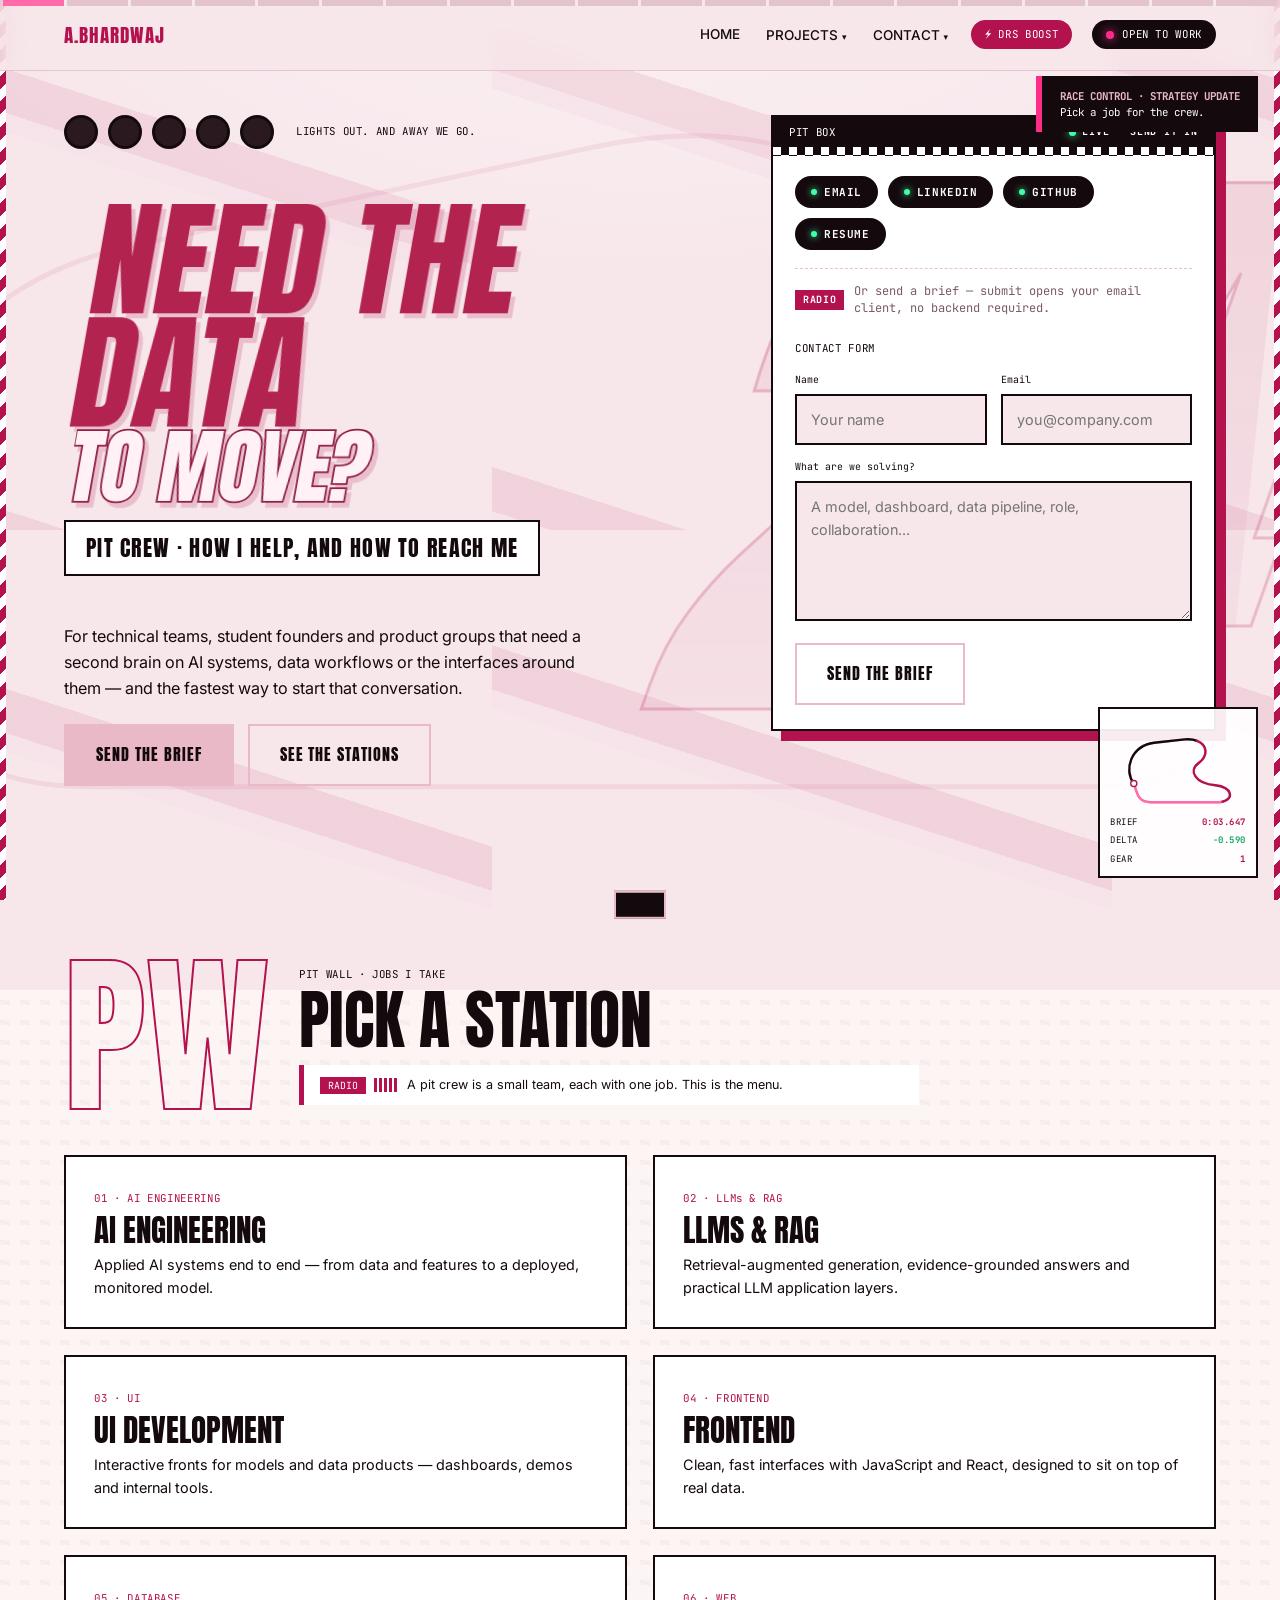
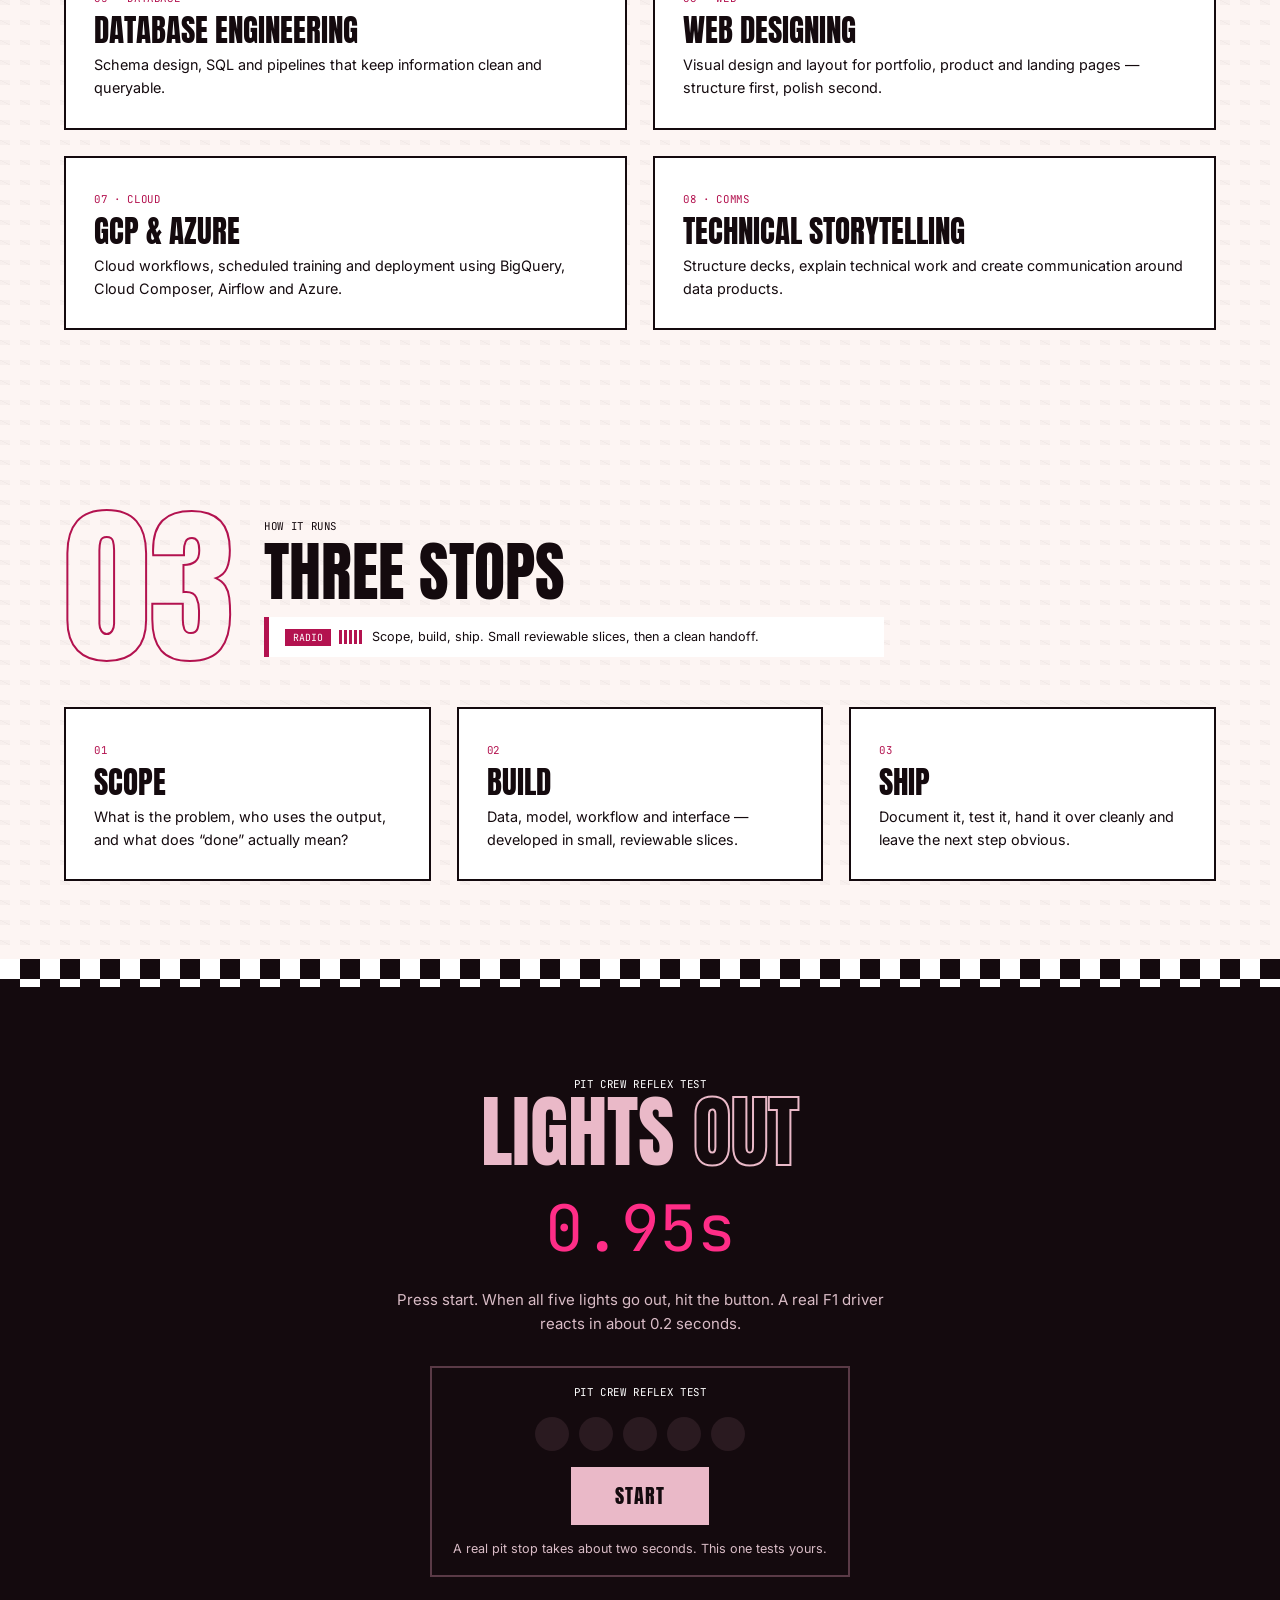
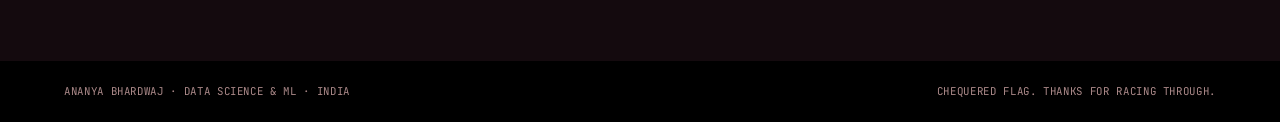
==== commit d186e2d2: "Update changes" ====
--- a/contact.html
+++ b/contact.html
@@ -51,7 +51,7 @@
   <div>
     <a class="l" href="index.html">HOME</a>
     <span class="dd"><a class="l" href="projects.html">PROJECTS <i>▾</i></a><span class="dd-menu"><small>THE GARAGE · 5 CASE FILES</small><a class="di" style="--i:0" href="project-f1-race-lab.html"><em>P1</em><b>F1 Race Intelligence Lab</b><u>ML</u></a><a class="di" style="--i:1" href="project-flight-predictor.html"><em>P2</em><b>Flight Price Predictor</b><u>ML</u></a><a class="di" style="--i:2" href="project-animal-allergy.html"><em>P3</em><b>Animal Allergy Saving System</b><u>CV</u></a><a class="di" style="--i:3" href="project-factcheck-ai.html"><em>P4</em><b>FactCheck AI</b><u>NLP</u></a><a class="di" style="--i:4" href="project-the-bench.html"><em>P5</em><b>The Bench · Legal RAG</b><u>RAG</u></a><a class="di all" style="--i:5" href="projects.html">ALL PROJECTS →</a></span></span>
-    <span class="dd r"><a class="l" href="contact.html">CONTACT <i>▾</i></a><span class="dd-menu"><small>PIT RADIO · OPEN CHANNELS</small><a class="di" style="--i:0" href="mailto:ananyabhardwaj.tech@gmail.com"><em>✉</em><b>EMAIL</b><u>ananyabhardwaj.tech@gmail.com</u></a><a class="di" style="--i:1" href="https://www.linkedin.com/in/ananyabhardwaj24/" target="_blank" rel="noreferrer"><em>in</em><b>LINKEDIN</b><u>Connect on LinkedIn</u></a><a class="di" style="--i:2" href="https://github.com/ananya24bhardwaj25" target="_blank" rel="noreferrer"><em></></em><b>GITHUB</b><u>See the code</u></a><a class="di" style="--i:3" href="assets/Ananya-Bhardwaj-Resume.pdf" target="_blank"><em>↓</em><b>RESUME</b><u>Open the PDF</u></a><a class="di all" style="--i:4" href="contact.html">CONTACT PAGE →</a></span></span>
+    <span class="dd r"><a class="l" href="contact.html">CONTACT <i>▾</i></a><span class="dd-menu"><small>PIT RADIO · OPEN CHANNELS</small><a class="di" style="--i:0" href="mailto:ananyabhardwaj.tech@gmail.com"><em>✉</em><b>EMAIL</b><u>ananyabhardwaj.tech@gmail.com</u></a><a class="di" style="--i:1" href="https://www.linkedin.com/in/ananyabhardwaj24/" target="_blank" rel="noreferrer"><em>in</em><b>LINKEDIN</b><u>Connect on LinkedIn</u></a><a class="di" style="--i:2" href="https://github.com/ananya24bhardwaj25" target="_blank" rel="noreferrer"><em>&lt;/&gt;</em><b>GITHUB</b><u>See the code</u></a><a class="di" style="--i:3" href="assets/Ananya-Bhardwaj-Resume.pdf" target="_blank"><em>↓</em><b>RESUME</b><u>Open the PDF</u></a><a class="di all" style="--i:4" href="contact.html">CONTACT PAGE →</a></span></span>
     <button id="drs" class="pill m" style="background:var(--mg);border:0">⚡ DRS BOOST</button>
     <a class="pill m" href="#pit"><i></i>OPEN TO WORK</a>
   </div>
